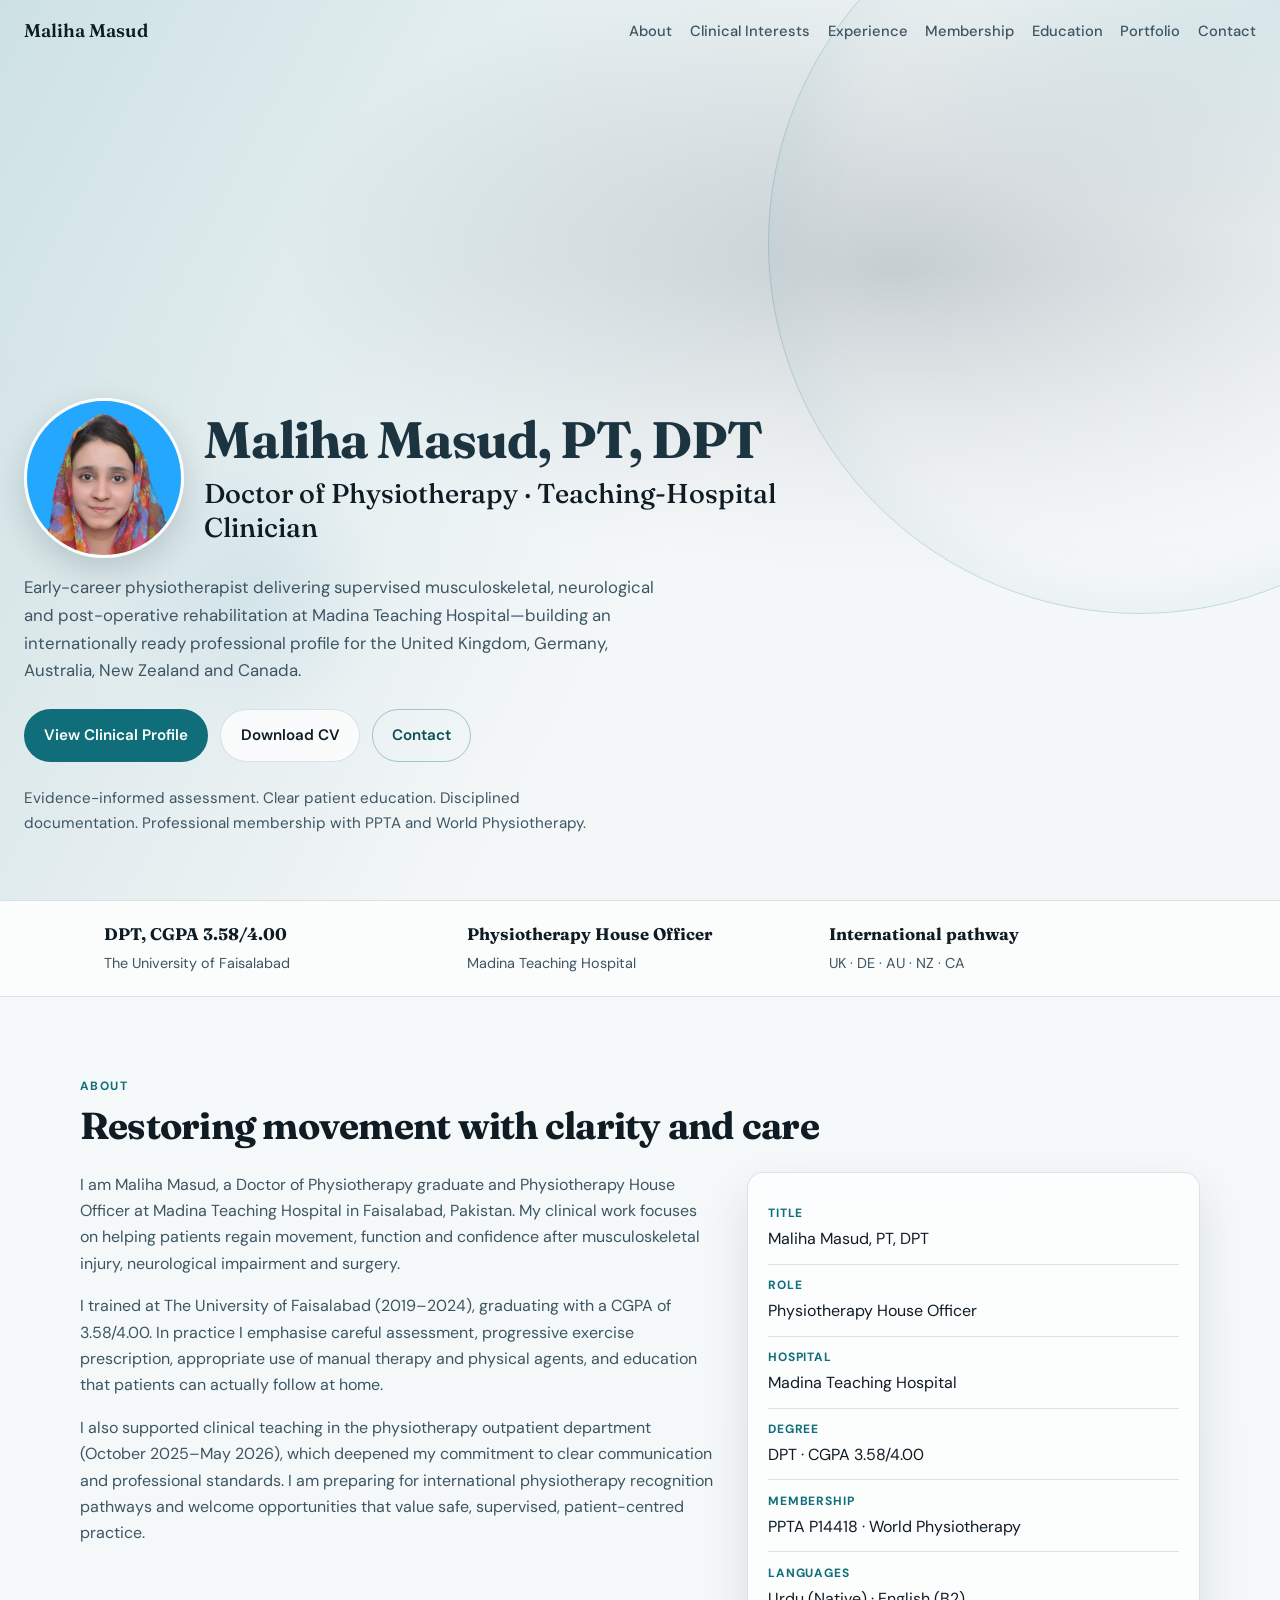
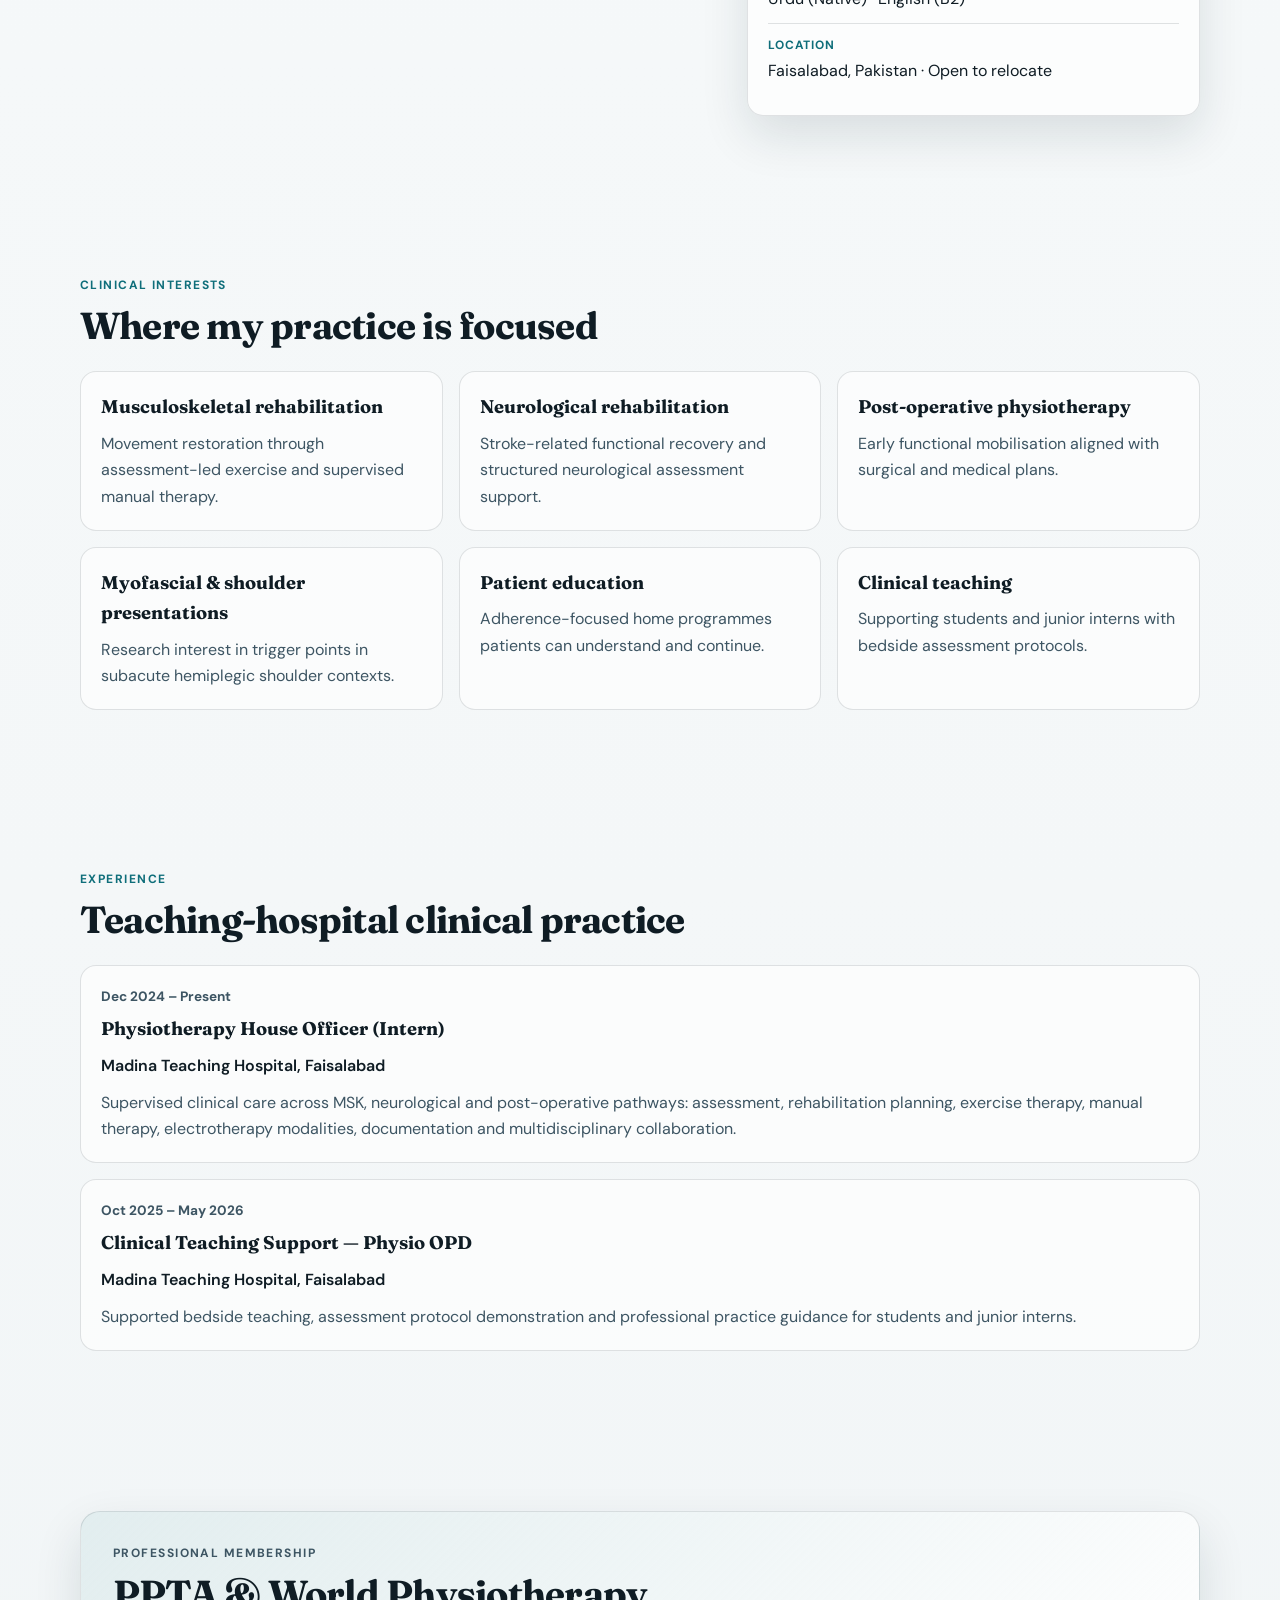
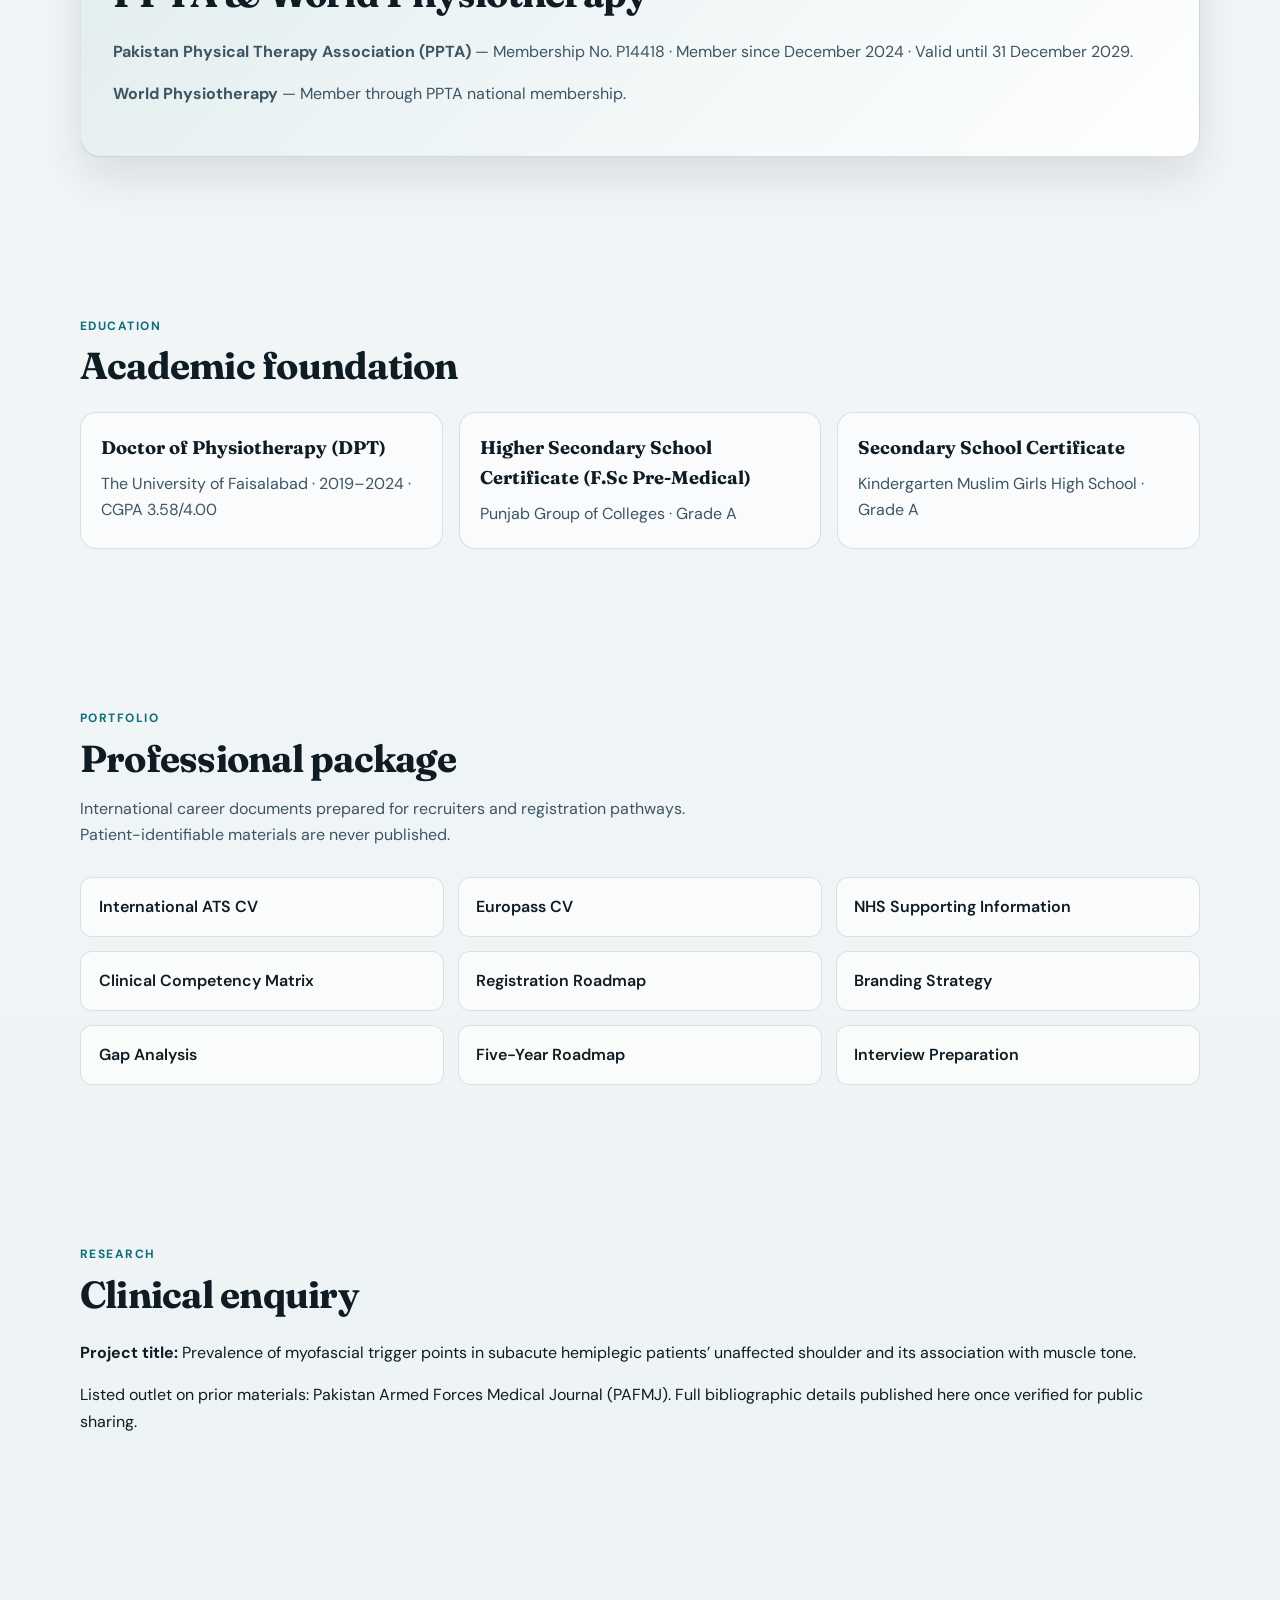
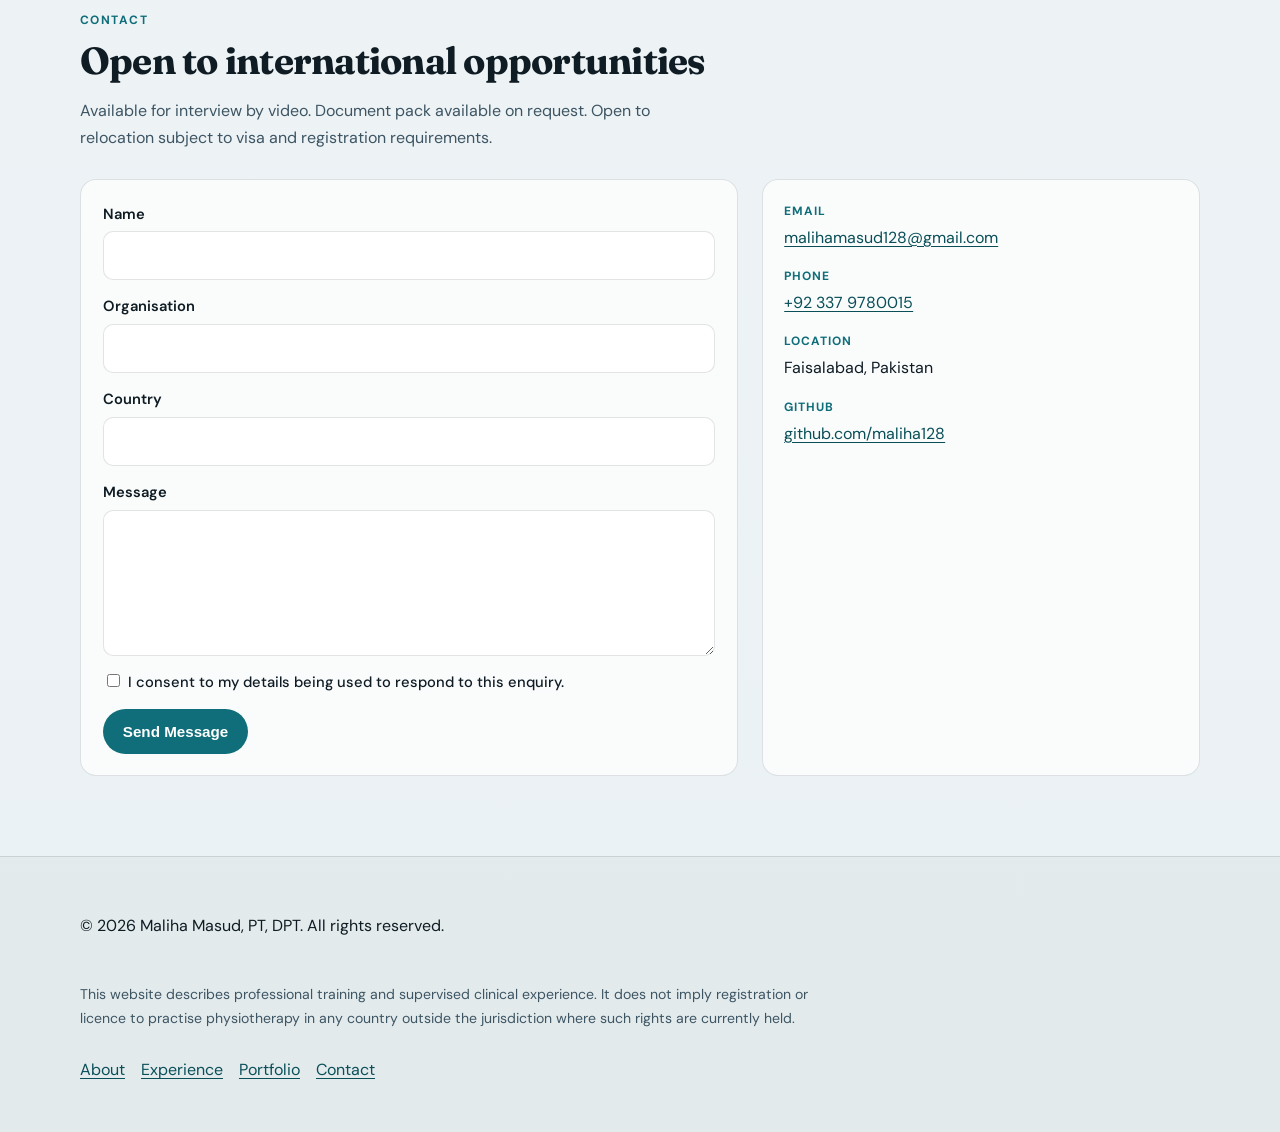
==== docs/index.html @ d8880b79 "Remove About-section photo and publish portfolio at repo root for GitHub Pages. Co-authored-by: Curs" ====
<!DOCTYPE html>
<html lang="en">
<head>
  <meta charset="UTF-8" />
  <meta name="viewport" content="width=device-width, initial-scale=1.0, viewport-fit=cover" />
  <title>Maliha Masud, PT, DPT | Doctor of Physiotherapy</title>
  <meta name="description" content="Maliha Masud, Doctor of Physiotherapy (CGPA 3.58/4.00). Physiotherapy House Officer at Madina Teaching Hospital. MSK, neurological and post-operative rehabilitation. International registration pathway for UK, Germany, Australia, New Zealand and Canada." />
  <link rel="preconnect" href="https://fonts.googleapis.com" />
  <link rel="preconnect" href="https://fonts.gstatic.com" crossorigin />
  <link href="https://fonts.googleapis.com/css2?family=DM+Sans:ital,opsz,wght@0,9..40,400;0,9..40,500;0,9..40,600;0,9..40,700;1,9..40,400&family=Fraunces:opsz,wght@9..144,500;9..144,600;9..144,700&display=swap" rel="stylesheet" />
  <link rel="stylesheet" href="styles.css" />
</head>
<body>
  <a class="skip-link" href="#main">Skip to content</a>

  <header class="site-header" data-header>
    <a class="logo" href="#top">Maliha Masud</a>
    <nav class="nav" aria-label="Primary">
      <a href="#about">About</a>
      <a href="#interests">Clinical Interests</a>
      <a href="#experience">Experience</a>
      <a href="#membership">Membership</a>
      <a href="#education">Education</a>
      <a href="#portfolio">Portfolio</a>
      <a href="#contact">Contact</a>
    </nav>
    <button class="nav-toggle" type="button" aria-label="Open menu" aria-expanded="false" data-nav-toggle>
      <span></span><span></span>
    </button>
  </header>

  <main id="main">
    <section class="hero" id="top">
      <div class="hero-media" aria-hidden="true">
        <div class="hero-wash"></div>
        <div class="hero-arc"></div>
        <div class="hero-pulse"></div>
      </div>
      <div class="hero-content">
        <div class="hero-identity">
          <img class="hero-photo" src="assets/maliha-masud.jpg" width="160" height="160" alt="Professional portrait of Maliha Masud, PT, DPT" />
          <div>
            <p class="brand">Maliha Masud, PT, DPT</p>
            <h1>Doctor of Physiotherapy · Teaching-Hospital Clinician</h1>
          </div>
        </div>
        <p class="lede">Early-career physiotherapist delivering supervised musculoskeletal, neurological and post-operative rehabilitation at Madina Teaching Hospital—building an internationally ready professional profile for the United Kingdom, Germany, Australia, New Zealand and Canada.</p>
        <div class="hero-actions">
          <a class="btn btn-primary" href="#about">View Clinical Profile</a>
          <a class="btn btn-secondary" href="https://github.com/Maliha128/Maliha-Masud-DPT/blob/main/03-ats-resume.md" target="_blank" rel="noopener">Download CV</a>
          <a class="btn btn-ghost" href="#contact">Contact</a>
        </div>
        <p class="hero-support">Evidence-informed assessment. Clear patient education. Disciplined documentation. Professional membership with PPTA and World Physiotherapy.</p>
      </div>
    </section>

    <section class="strip" aria-label="Key credentials">
      <div class="strip-inner">
        <p><strong>DPT, CGPA 3.58/4.00</strong><span>The University of Faisalabad</span></p>
        <p><strong>Physiotherapy House Officer</strong><span>Madina Teaching Hospital</span></p>
        <p><strong>International pathway</strong><span>UK · DE · AU · NZ · CA</span></p>
      </div>
    </section>

    <section class="section about" id="about">
      <div class="section-inner">
        <p class="eyebrow">About</p>
        <h2>Restoring movement with clarity and care</h2>
        <div class="about-grid">
          <div class="about-copy reveal">
            <p>I am Maliha Masud, a Doctor of Physiotherapy graduate and Physiotherapy House Officer at Madina Teaching Hospital in Faisalabad, Pakistan. My clinical work focuses on helping patients regain movement, function and confidence after musculoskeletal injury, neurological impairment and surgery.</p>
            <p>I trained at The University of Faisalabad (2019–2024), graduating with a CGPA of 3.58/4.00. In practice I emphasise careful assessment, progressive exercise prescription, appropriate use of manual therapy and physical agents, and education that patients can actually follow at home.</p>
            <p>I also supported clinical teaching in the physiotherapy outpatient department (October 2025–May 2026), which deepened my commitment to clear communication and professional standards. I am preparing for international physiotherapy recognition pathways and welcome opportunities that value safe, supervised, patient-centred practice.</p>
          </div>
          <ul class="facts reveal">
            <li><span>Title</span> Maliha Masud, PT, DPT</li>
            <li><span>Role</span> Physiotherapy House Officer</li>
            <li><span>Hospital</span> Madina Teaching Hospital</li>
            <li><span>Degree</span> DPT · CGPA 3.58/4.00</li>
            <li><span>Membership</span> PPTA P14418 · World Physiotherapy</li>
            <li><span>Languages</span> Urdu (Native) · English (B2)</li>
            <li><span>Location</span> Faisalabad, Pakistan · Open to relocate</li>
          </ul>
        </div>
      </div>
    </section>

    <section class="section interests" id="interests">
      <div class="section-inner">
        <p class="eyebrow">Clinical Interests</p>
        <h2>Where my practice is focused</h2>
        <div class="interest-list">
          <article class="reveal"><h3>Musculoskeletal rehabilitation</h3><p>Movement restoration through assessment-led exercise and supervised manual therapy.</p></article>
          <article class="reveal"><h3>Neurological rehabilitation</h3><p>Stroke-related functional recovery and structured neurological assessment support.</p></article>
          <article class="reveal"><h3>Post-operative physiotherapy</h3><p>Early functional mobilisation aligned with surgical and medical plans.</p></article>
          <article class="reveal"><h3>Myofascial &amp; shoulder presentations</h3><p>Research interest in trigger points in subacute hemiplegic shoulder contexts.</p></article>
          <article class="reveal"><h3>Patient education</h3><p>Adherence-focused home programmes patients can understand and continue.</p></article>
          <article class="reveal"><h3>Clinical teaching</h3><p>Supporting students and junior interns with bedside assessment protocols.</p></article>
        </div>
      </div>
    </section>

    <section class="section experience" id="experience">
      <div class="section-inner">
        <p class="eyebrow">Experience</p>
        <h2>Teaching-hospital clinical practice</h2>
        <div class="timeline">
          <article class="reveal">
            <p class="when">Dec 2024 – Present</p>
            <h3>Physiotherapy House Officer (Intern)</h3>
            <p class="where">Madina Teaching Hospital, Faisalabad</p>
            <p>Supervised clinical care across MSK, neurological and post-operative pathways: assessment, rehabilitation planning, exercise therapy, manual therapy, electrotherapy modalities, documentation and multidisciplinary collaboration.</p>
          </article>
          <article class="reveal">
            <p class="when">Oct 2025 – May 2026</p>
            <h3>Clinical Teaching Support — Physio OPD</h3>
            <p class="where">Madina Teaching Hospital, Faisalabad</p>
            <p>Supported bedside teaching, assessment protocol demonstration and professional practice guidance for students and junior interns.</p>
          </article>
        </div>
      </div>
    </section>

    <section class="section membership" id="membership">
      <div class="section-inner membership-panel reveal">
        <div>
          <p class="eyebrow">Professional Membership</p>
          <h2>PPTA &amp; World Physiotherapy</h2>
          <p><strong>Pakistan Physical Therapy Association (PPTA)</strong> — Membership No. P14418 · Member since December 2024 · Valid until 31 December 2029.</p>
          <p><strong>World Physiotherapy</strong> — Member through PPTA national membership.</p>
        </div>
      </div>
    </section>

    <section class="section education" id="education">
      <div class="section-inner">
        <p class="eyebrow">Education</p>
        <h2>Academic foundation</h2>
        <div class="edu-list">
          <article class="reveal">
            <h3>Doctor of Physiotherapy (DPT)</h3>
            <p>The University of Faisalabad · 2019–2024 · CGPA 3.58/4.00</p>
          </article>
          <article class="reveal">
            <h3>Higher Secondary School Certificate (F.Sc Pre-Medical)</h3>
            <p>Punjab Group of Colleges · Grade A</p>
          </article>
          <article class="reveal">
            <h3>Secondary School Certificate</h3>
            <p>Kindergarten Muslim Girls High School · Grade A</p>
          </article>
        </div>
      </div>
    </section>

    <section class="section portfolio" id="portfolio">
      <div class="section-inner">
        <p class="eyebrow">Portfolio</p>
        <h2>Professional package</h2>
        <p class="section-intro">International career documents prepared for recruiters and registration pathways. Patient-identifiable materials are never published.</p>
        <ul class="portfolio-grid">
          <li class="reveal"><a href="https://github.com/Maliha128/Maliha-Masud-DPT/blob/main/03-ats-resume.md" target="_blank" rel="noopener">International ATS CV</a></li>
          <li class="reveal"><a href="https://github.com/Maliha128/Maliha-Masud-DPT/blob/main/04-europass-cv.md" target="_blank" rel="noopener">Europass CV</a></li>
          <li class="reveal"><a href="https://github.com/Maliha128/Maliha-Masud-DPT/blob/main/05-nhs-supporting-information.md" target="_blank" rel="noopener">NHS Supporting Information</a></li>
          <li class="reveal"><a href="https://github.com/Maliha128/Maliha-Masud-DPT/blob/main/10-clinical-competency-matrix.md" target="_blank" rel="noopener">Clinical Competency Matrix</a></li>
          <li class="reveal"><a href="https://github.com/Maliha128/Maliha-Masud-DPT/blob/main/11-international-registration-roadmap.md" target="_blank" rel="noopener">Registration Roadmap</a></li>
          <li class="reveal"><a href="https://github.com/Maliha128/Maliha-Masud-DPT/blob/main/01-professional-branding-strategy.md" target="_blank" rel="noopener">Branding Strategy</a></li>
          <li class="reveal"><a href="https://github.com/Maliha128/Maliha-Masud-DPT/blob/main/12-gap-analysis.md" target="_blank" rel="noopener">Gap Analysis</a></li>
          <li class="reveal"><a href="https://github.com/Maliha128/Maliha-Masud-DPT/blob/main/13-five-year-career-roadmap.md" target="_blank" rel="noopener">Five-Year Roadmap</a></li>
          <li class="reveal"><a href="https://github.com/Maliha128/Maliha-Masud-DPT/blob/main/15-interview-preparation.md" target="_blank" rel="noopener">Interview Preparation</a></li>
        </ul>
      </div>
    </section>

    <section class="section research" id="research">
      <div class="section-inner reveal">
        <p class="eyebrow">Research</p>
        <h2>Clinical enquiry</h2>
        <p><strong>Project title:</strong> Prevalence of myofascial trigger points in subacute hemiplegic patients’ unaffected shoulder and its association with muscle tone.</p>
        <p>Listed outlet on prior materials: Pakistan Armed Forces Medical Journal (PAFMJ). Full bibliographic details published here once verified for public sharing.</p>
      </div>
    </section>

    <section class="section contact" id="contact">
      <div class="section-inner">
        <p class="eyebrow">Contact</p>
        <h2>Open to international opportunities</h2>
        <p class="section-intro">Available for interview by video. Document pack available on request. Open to relocation subject to visa and registration requirements.</p>
        <div class="contact-layout">
          <form class="contact-form reveal" data-contact-form>
            <label>
              Name
              <input type="text" name="name" required autocomplete="name" />
            </label>
            <label>
              Organisation
              <input type="text" name="organisation" autocomplete="organization" />
            </label>
            <label>
              Country
              <input type="text" name="country" />
            </label>
            <label>
              Message
              <textarea name="message" rows="5" required></textarea>
            </label>
            <label class="consent">
              <input type="checkbox" name="consent" required />
              I consent to my details being used to respond to this enquiry.
            </label>
            <button class="btn btn-primary" type="submit">Send Message</button>
            <p class="form-note" data-form-note hidden>Opening your email client…</p>
          </form>
          <aside class="contact-aside reveal">
            <p><span>Email</span> <a href="mailto:malihamasud128@gmail.com">malihamasud128@gmail.com</a></p>
            <p><span>Phone</span> <a href="tel:+923379780015">+92 337 9780015</a></p>
            <p><span>Location</span> Faisalabad, Pakistan</p>
            <p><span>GitHub</span> <a href="https://github.com/maliha128" target="_blank" rel="noopener">github.com/maliha128</a></p>
          </aside>
        </div>
      </div>
    </section>
  </main>

  <footer class="site-footer">
    <div class="footer-inner">
      <p>© <span data-year></span> Maliha Masud, PT, DPT. All rights reserved.</p>
      <p class="disclaimer">This website describes professional training and supervised clinical experience. It does not imply registration or licence to practise physiotherapy in any country outside the jurisdiction where such rights are currently held.</p>
      <nav aria-label="Footer">
        <a href="#about">About</a>
        <a href="#experience">Experience</a>
        <a href="#portfolio">Portfolio</a>
        <a href="#contact">Contact</a>
      </nav>
    </div>
  </footer>

  <script src="script.js"></script>
</body>
</html>
---- docs/styles.css ----
:root {
  --ink: #0f1c24;
  --ink-soft: #3d5563;
  --paper: #f4f7f8;
  --paper-2: #e6eef1;
  --teal: #0f6e7a;
  --teal-deep: #0a4f58;
  --slate: #1c3340;
  --mist: #c5dce3;
  --line: rgba(15, 28, 36, 0.12);
  --shadow: 0 20px 48px rgba(15, 40, 48, 0.12);
  --radius: 16px;
  --font-display: "Fraunces", Georgia, serif;
  --font-body: "DM Sans", system-ui, sans-serif;
  --max: 1120px;
}

*,
*::before,
*::after {
  box-sizing: border-box;
}

html {
  scroll-behavior: smooth;
  -webkit-text-size-adjust: 100%;
}

body {
  margin: 0;
  font-family: var(--font-body);
  color: var(--ink);
  background:
    radial-gradient(1100px 520px at 8% -8%, rgba(197, 220, 227, 0.85), transparent 55%),
    radial-gradient(900px 480px at 100% 0%, rgba(15, 110, 122, 0.14), transparent 48%),
    linear-gradient(180deg, #f7fafb 0%, var(--paper) 42%, #eaf1f4 100%);
  line-height: 1.65;
  overflow-x: hidden;
}

img {
  max-width: 100%;
  display: block;
}

a {
  color: var(--teal-deep);
  text-decoration-thickness: 1px;
  text-underline-offset: 0.18em;
}

.skip-link {
  position: absolute;
  left: -999px;
  top: 0;
  background: var(--ink);
  color: white;
  padding: 0.75rem 1rem;
  z-index: 1000;
}

.skip-link:focus {
  left: 1rem;
  top: 1rem;
}

.site-header {
  position: fixed;
  inset: 0 0 auto;
  z-index: 50;
  display: flex;
  align-items: center;
  justify-content: space-between;
  gap: 1rem;
  padding: 1rem 1.5rem;
  transition: background 0.3s ease, backdrop-filter 0.3s ease, border-color 0.3s ease;
  border-bottom: 1px solid transparent;
}

.site-header.is-scrolled {
  background: rgba(244, 247, 248, 0.88);
  backdrop-filter: blur(12px);
  border-bottom-color: var(--line);
}

.logo {
  font-family: var(--font-display);
  font-weight: 600;
  font-size: 1.15rem;
  color: var(--ink);
  text-decoration: none;
}

.nav {
  display: flex;
  flex-wrap: wrap;
  gap: 0.9rem 1.1rem;
}

.nav a {
  color: var(--ink-soft);
  text-decoration: none;
  font-size: 0.92rem;
  font-weight: 500;
}

.nav a:hover {
  color: var(--teal-deep);
}

.nav-toggle {
  display: none;
  width: 2.5rem;
  height: 2.5rem;
  border: 1px solid var(--line);
  border-radius: 999px;
  background: rgba(255, 255, 255, 0.7);
  padding: 0;
  cursor: pointer;
}

.nav-toggle span {
  display: block;
  width: 1rem;
  height: 2px;
  margin: 0.28rem auto;
  background: var(--ink);
}

.hero {
  position: relative;
  min-height: 100vh;
  display: grid;
  align-items: end;
  padding: 7.5rem 1.5rem 4rem;
  overflow: hidden;
}

.hero-media {
  position: absolute;
  inset: 0;
  z-index: 0;
}

.hero-wash {
  position: absolute;
  inset: 0;
  background:
    linear-gradient(120deg, rgba(15, 110, 122, 0.18), transparent 55%),
    linear-gradient(180deg, transparent 30%, rgba(244, 247, 248, 0.92) 78%, var(--paper) 100%),
    radial-gradient(ellipse 80% 60% at 70% 30%, rgba(28, 51, 64, 0.22), transparent 60%);
  animation: washShift 14s ease-in-out infinite alternate;
}

.hero-arc {
  position: absolute;
  width: 58vmax;
  height: 58vmax;
  right: -18vmax;
  top: -10vmax;
  border-radius: 50%;
  border: 1px solid rgba(15, 110, 122, 0.22);
  box-shadow: inset 0 0 80px rgba(15, 110, 122, 0.08);
  animation: arcDrift 18s ease-in-out infinite alternate;
}

.hero-pulse {
  position: absolute;
  width: 18rem;
  height: 18rem;
  left: 8%;
  bottom: 18%;
  border-radius: 50%;
  background: radial-gradient(circle, rgba(197, 220, 227, 0.55), transparent 70%);
  animation: pulseSoft 6s ease-in-out infinite;
}

.hero-content {
  position: relative;
  z-index: 1;
  max-width: 52rem;
}

.hero-identity {
  display: flex;
  align-items: center;
  gap: 1.25rem;
  margin-bottom: 1rem;
}

.hero-photo,
.about-photo {
  width: 160px;
  height: 160px;
  object-fit: cover;
  object-position: center top;
  border-radius: 50%;
  border: 3px solid rgba(255, 255, 255, 0.9);
  box-shadow: 0 12px 32px rgba(15, 40, 48, 0.18);
  flex-shrink: 0;
}

.about-photo {
  width: 220px;
  height: 220px;
  float: right;
  margin: 0 0 1rem 1.25rem;
  border-radius: 28px;
}

.brand {
  margin: 0 0 0.55rem;
  font-family: var(--font-display);
  font-size: clamp(2rem, 5vw, 3.2rem);
  font-weight: 700;
  line-height: 1.05;
  letter-spacing: -0.02em;
  color: var(--slate);
}

.hero h1 {
  margin: 0;
  font-family: var(--font-display);
  font-size: clamp(1.2rem, 2.4vw, 1.7rem);
  font-weight: 500;
  line-height: 1.25;
  color: var(--ink);
}

.lede {
  margin: 0 0 1.5rem;
  color: var(--ink-soft);
  font-size: 1.05rem;
  max-width: 40rem;
}

.hero-support {
  margin: 1.5rem 0 0;
  color: var(--ink-soft);
  font-size: 0.95rem;
  max-width: 36rem;
}

.hero-actions {
  display: flex;
  flex-wrap: wrap;
  gap: 0.75rem;
}

.btn {
  display: inline-flex;
  align-items: center;
  justify-content: center;
  padding: 0.8rem 1.2rem;
  border-radius: 999px;
  font-weight: 600;
  font-size: 0.95rem;
  text-decoration: none;
  border: 1px solid transparent;
  transition: transform 0.2s ease, background 0.2s ease, color 0.2s ease;
}

.btn:hover {
  transform: translateY(-1px);
}

.btn-primary {
  background: var(--teal);
  color: #fff;
}

.btn-primary:hover {
  background: var(--teal-deep);
  color: #fff;
}

.btn-secondary {
  background: rgba(255, 255, 255, 0.75);
  border-color: var(--line);
  color: var(--ink);
}

.btn-ghost {
  background: transparent;
  border-color: rgba(15, 110, 122, 0.35);
  color: var(--teal-deep);
}

.strip {
  border-block: 1px solid var(--line);
  background: rgba(255, 255, 255, 0.55);
}

.strip-inner {
  max-width: var(--max);
  margin: 0 auto;
  padding: 1.25rem 1.5rem;
  display: grid;
  grid-template-columns: repeat(3, 1fr);
  gap: 1rem;
}

.strip p {
  margin: 0;
  display: grid;
  gap: 0.2rem;
}

.strip strong {
  font-family: var(--font-display);
  font-size: 1.05rem;
}

.strip span {
  color: var(--ink-soft);
  font-size: 0.9rem;
}

.section {
  padding: 5rem 1.5rem;
}

.section-inner {
  max-width: var(--max);
  margin: 0 auto;
}

.eyebrow {
  margin: 0 0 0.5rem;
  text-transform: uppercase;
  letter-spacing: 0.12em;
  font-size: 0.75rem;
  font-weight: 700;
  color: var(--teal);
}

.section h2 {
  margin: 0 0 1.5rem;
  font-family: var(--font-display);
  font-size: clamp(1.7rem, 3vw, 2.35rem);
  line-height: 1.15;
  letter-spacing: -0.02em;
}

.section-intro {
  margin: -0.5rem 0 1.75rem;
  color: var(--ink-soft);
  max-width: 40rem;
}

.about-grid {
  display: grid;
  grid-template-columns: 1.4fr 1fr;
  gap: 2rem;
}

.about-copy p {
  margin: 0 0 1rem;
  color: var(--ink-soft);
}

.facts {
  list-style: none;
  margin: 0;
  padding: 1.25rem;
  border: 1px solid var(--line);
  border-radius: var(--radius);
  background: rgba(255, 255, 255, 0.7);
  box-shadow: var(--shadow);
}

.facts li {
  display: grid;
  gap: 0.15rem;
  padding: 0.7rem 0;
  border-bottom: 1px solid var(--line);
}

.facts li:last-child {
  border-bottom: 0;
}

.facts span {
  font-size: 0.75rem;
  text-transform: uppercase;
  letter-spacing: 0.08em;
  color: var(--teal);
  font-weight: 700;
}

.interest-list,
.edu-list {
  display: grid;
  grid-template-columns: repeat(3, 1fr);
  gap: 1rem;
}

.interest-list article,
.edu-list article,
.timeline article {
  padding: 1.25rem;
  border: 1px solid var(--line);
  border-radius: var(--radius);
  background: rgba(255, 255, 255, 0.62);
}

.interest-list h3,
.edu-list h3,
.timeline h3 {
  margin: 0 0 0.5rem;
  font-family: var(--font-display);
  font-size: 1.15rem;
}

.interest-list p,
.edu-list p,
.timeline p {
  margin: 0;
  color: var(--ink-soft);
}

.timeline {
  display: grid;
  gap: 1rem;
}

.when {
  font-size: 0.85rem;
  font-weight: 700;
  color: var(--teal);
  margin-bottom: 0.35rem !important;
}

.where {
  margin-bottom: 0.65rem !important;
  font-weight: 600;
  color: var(--ink) !important;
}

.membership-panel {
  padding: 2rem;
  border-radius: calc(var(--radius) + 4px);
  background:
    linear-gradient(135deg, rgba(15, 110, 122, 0.12), rgba(255, 255, 255, 0.75)),
    #fff;
  border: 1px solid var(--line);
  box-shadow: var(--shadow);
}

.membership-panel p {
  color: var(--ink-soft);
}

.portfolio-grid {
  list-style: none;
  margin: 0;
  padding: 0;
  display: grid;
  grid-template-columns: repeat(3, 1fr);
  gap: 0.85rem;
}

.portfolio-grid a {
  display: block;
  padding: 1rem 1.1rem;
  border-radius: 12px;
  border: 1px solid var(--line);
  background: rgba(255, 255, 255, 0.7);
  text-decoration: none;
  color: var(--ink);
  font-weight: 600;
  transition: border-color 0.2s ease, transform 0.2s ease;
}

.portfolio-grid a:hover {
  border-color: rgba(15, 110, 122, 0.45);
  transform: translateY(-2px);
}

.contact-layout {
  display: grid;
  grid-template-columns: 1.2fr 0.8fr;
  gap: 1.5rem;
}

.contact-form,
.contact-aside {
  padding: 1.35rem;
  border: 1px solid var(--line);
  border-radius: var(--radius);
  background: rgba(255, 255, 255, 0.72);
}

.contact-form label {
  display: grid;
  gap: 0.35rem;
  margin-bottom: 0.9rem;
  font-weight: 600;
  font-size: 0.92rem;
}

.contact-form input,
.contact-form textarea {
  width: 100%;
  border: 1px solid var(--line);
  border-radius: 10px;
  padding: 0.7rem 0.8rem;
  font: inherit;
  background: #fff;
}

.consent {
  display: flex !important;
  align-items: flex-start;
  gap: 0.55rem;
  font-weight: 500 !important;
}

.consent input {
  width: auto;
  margin-top: 0.2rem;
}

.form-note {
  margin: 0.75rem 0 0;
  color: var(--teal-deep);
  font-size: 0.9rem;
}

.contact-aside p {
  margin: 0 0 1rem;
  display: grid;
  gap: 0.2rem;
}

.contact-aside span {
  font-size: 0.75rem;
  text-transform: uppercase;
  letter-spacing: 0.08em;
  color: var(--teal);
  font-weight: 700;
}

.site-footer {
  padding: 2.5rem 1.5rem 3rem;
  border-top: 1px solid var(--line);
  background: rgba(28, 51, 64, 0.04);
}

.footer-inner {
  max-width: var(--max);
  margin: 0 auto;
  display: grid;
  gap: 0.85rem;
}

.footer-inner nav {
  display: flex;
  flex-wrap: wrap;
  gap: 1rem;
}

.disclaimer {
  color: var(--ink-soft);
  font-size: 0.88rem;
  max-width: 48rem;
}

.reveal {
  opacity: 0;
  transform: translateY(16px);
  transition: opacity 0.7s ease, transform 0.7s ease;
}

.reveal.is-visible {
  opacity: 1;
  transform: none;
}

@keyframes washShift {
  from { filter: saturate(1); }
  to { filter: saturate(1.15); }
}

@keyframes arcDrift {
  from { transform: translate3d(0, 0, 0) rotate(0deg); }
  to { transform: translate3d(-2%, 3%, 0) rotate(8deg); }
}

@keyframes pulseSoft {
  0%, 100% { transform: scale(1); opacity: 0.7; }
  50% { transform: scale(1.08); opacity: 1; }
}

@media (max-width: 900px) {
  .site-header {
    padding: 0.85rem 1rem;
  }

  .logo {
    font-size: 1.05rem;
  }

  .nav-toggle {
    display: inline-block;
  }

  .nav {
    position: absolute;
    top: calc(100% + 0.35rem);
    right: 0.75rem;
    left: 0.75rem;
    display: none;
    flex-direction: column;
    gap: 0.15rem;
    padding: 0.75rem;
    border-radius: 14px;
    background: rgba(255, 255, 255, 0.98);
    border: 1px solid var(--line);
    box-shadow: var(--shadow);
  }

  .nav.is-open {
    display: flex;
  }

  .nav a {
    padding: 0.75rem 0.85rem;
    border-radius: 10px;
    font-size: 1rem;
  }

  .nav a:active {
    background: rgba(15, 110, 122, 0.08);
  }

  .hero {
    min-height: auto;
    padding: 5.5rem 1rem 2.5rem;
    align-items: start;
  }

  .hero-identity {
    flex-direction: column;
    align-items: flex-start;
    gap: 1rem;
  }

  .hero-photo {
    width: 112px;
    height: 112px;
  }

  .brand {
    font-size: clamp(1.7rem, 8vw, 2.4rem);
  }

  .hero h1 {
    font-size: 1.15rem;
  }

  .lede,
  .hero-support,
  .section-intro {
    font-size: 0.98rem;
  }

  .hero-actions {
    width: 100%;
  }

  .hero-actions .btn {
    width: 100%;
  }

  .strip-inner,
  .about-grid,
  .interest-list,
  .edu-list,
  .portfolio-grid,
  .contact-layout {
    grid-template-columns: 1fr;
  }

  .strip-inner {
    padding: 1rem;
    gap: 0.85rem;
  }

  .section {
    padding: 3.25rem 1rem;
  }

  .section h2 {
    font-size: clamp(1.45rem, 6vw, 1.9rem);
  }

  .about-photo {
    float: none;
    display: block;
    margin: 0 0 1.25rem;
    width: 148px;
    height: 148px;
    border-radius: 22px;
  }

  .facts,
  .interest-list article,
  .edu-list article,
  .timeline article,
  .contact-form,
  .contact-aside,
  .membership-panel {
    padding: 1rem;
  }

  .portfolio-grid a {
    padding: 0.95rem 1rem;
  }

  .site-footer {
    padding: 2rem 1rem 2.5rem;
  }

  .footer-inner nav {
    gap: 0.75rem 1rem;
  }
}

@media (max-width: 480px) {
  .hero {
    padding-top: 5rem;
  }

  .hero-pulse {
    width: 10rem;
    height: 10rem;
    left: -1rem;
    bottom: 8%;
  }

  .btn {
    padding: 0.85rem 1rem;
  }

  .consent {
    font-size: 0.88rem;
  }
}

@media (prefers-reduced-motion: reduce) {
  html {
    scroll-behavior: auto;
  }

  .hero-wash,
  .hero-arc,
  .hero-pulse,
  .reveal {
    animation: none !important;
    transition: none !important;
  }

  .reveal {
    opacity: 1;
    transform: none;
  }
}
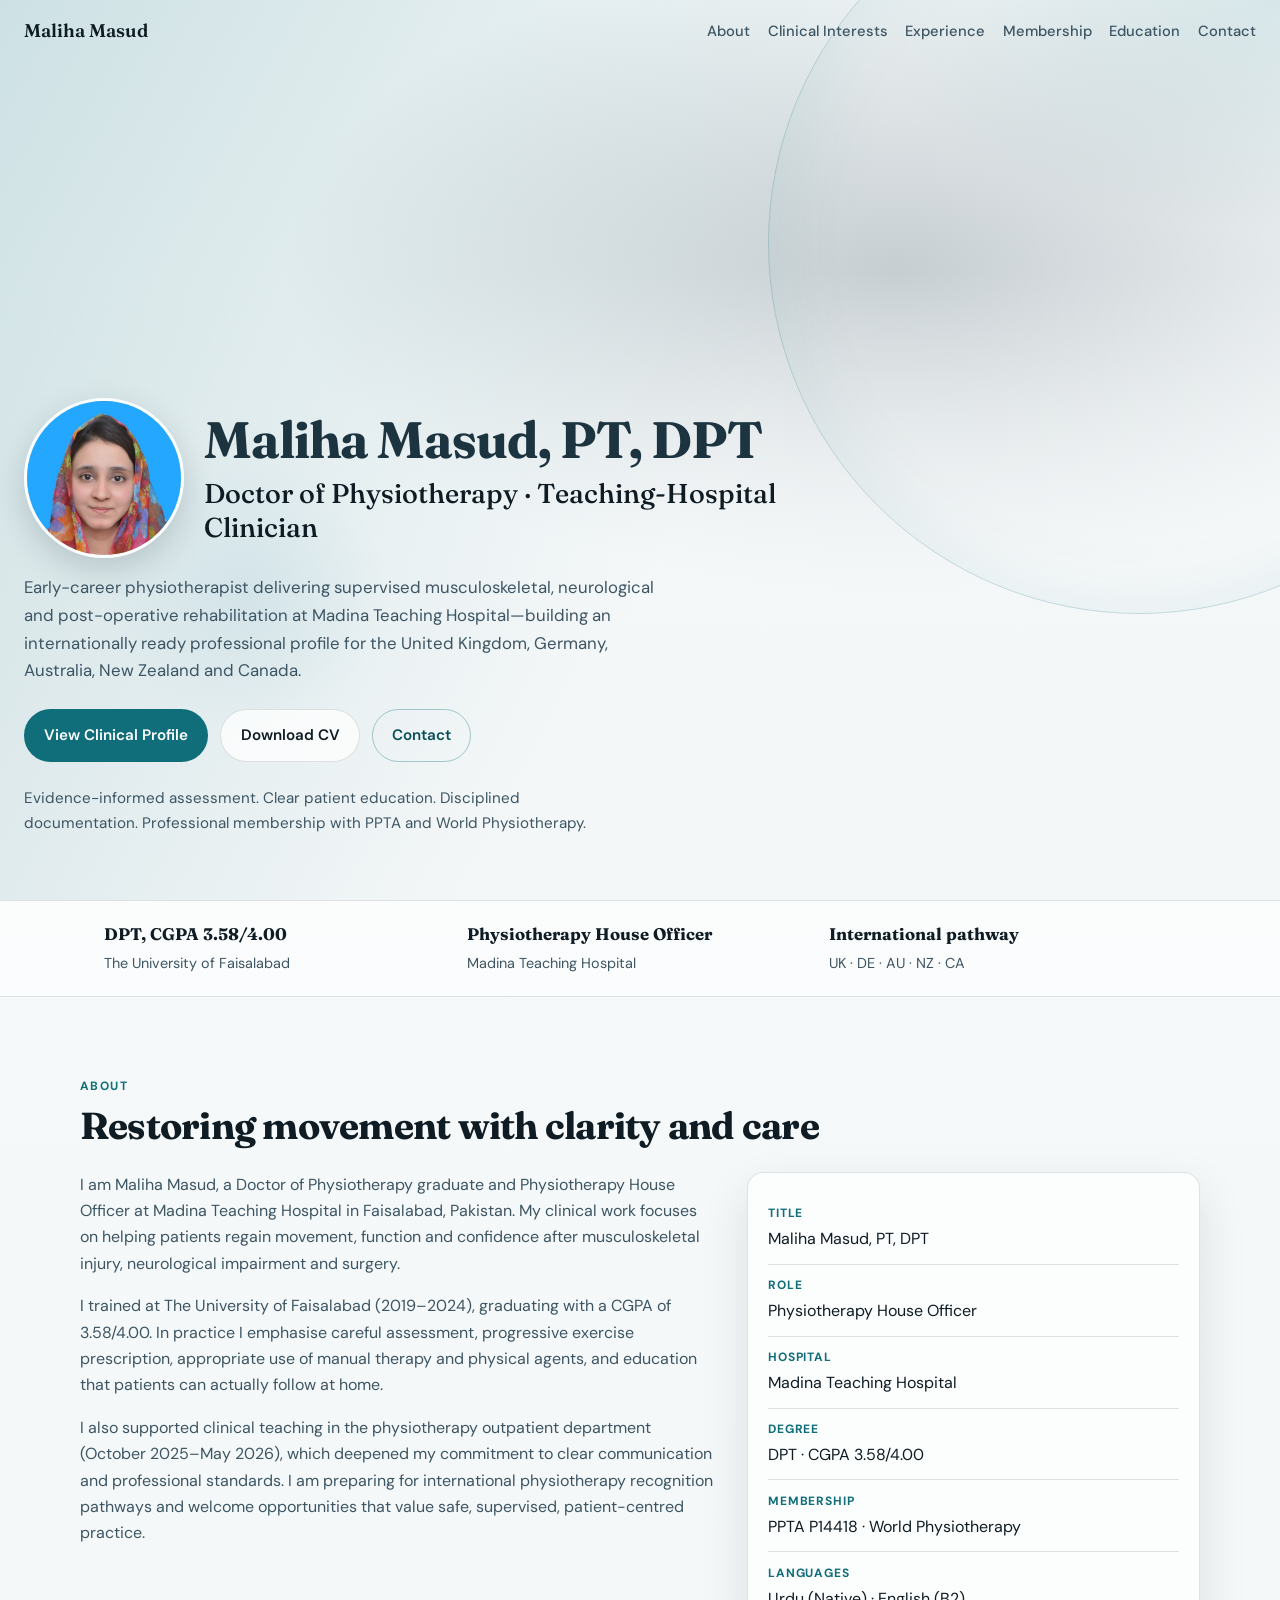
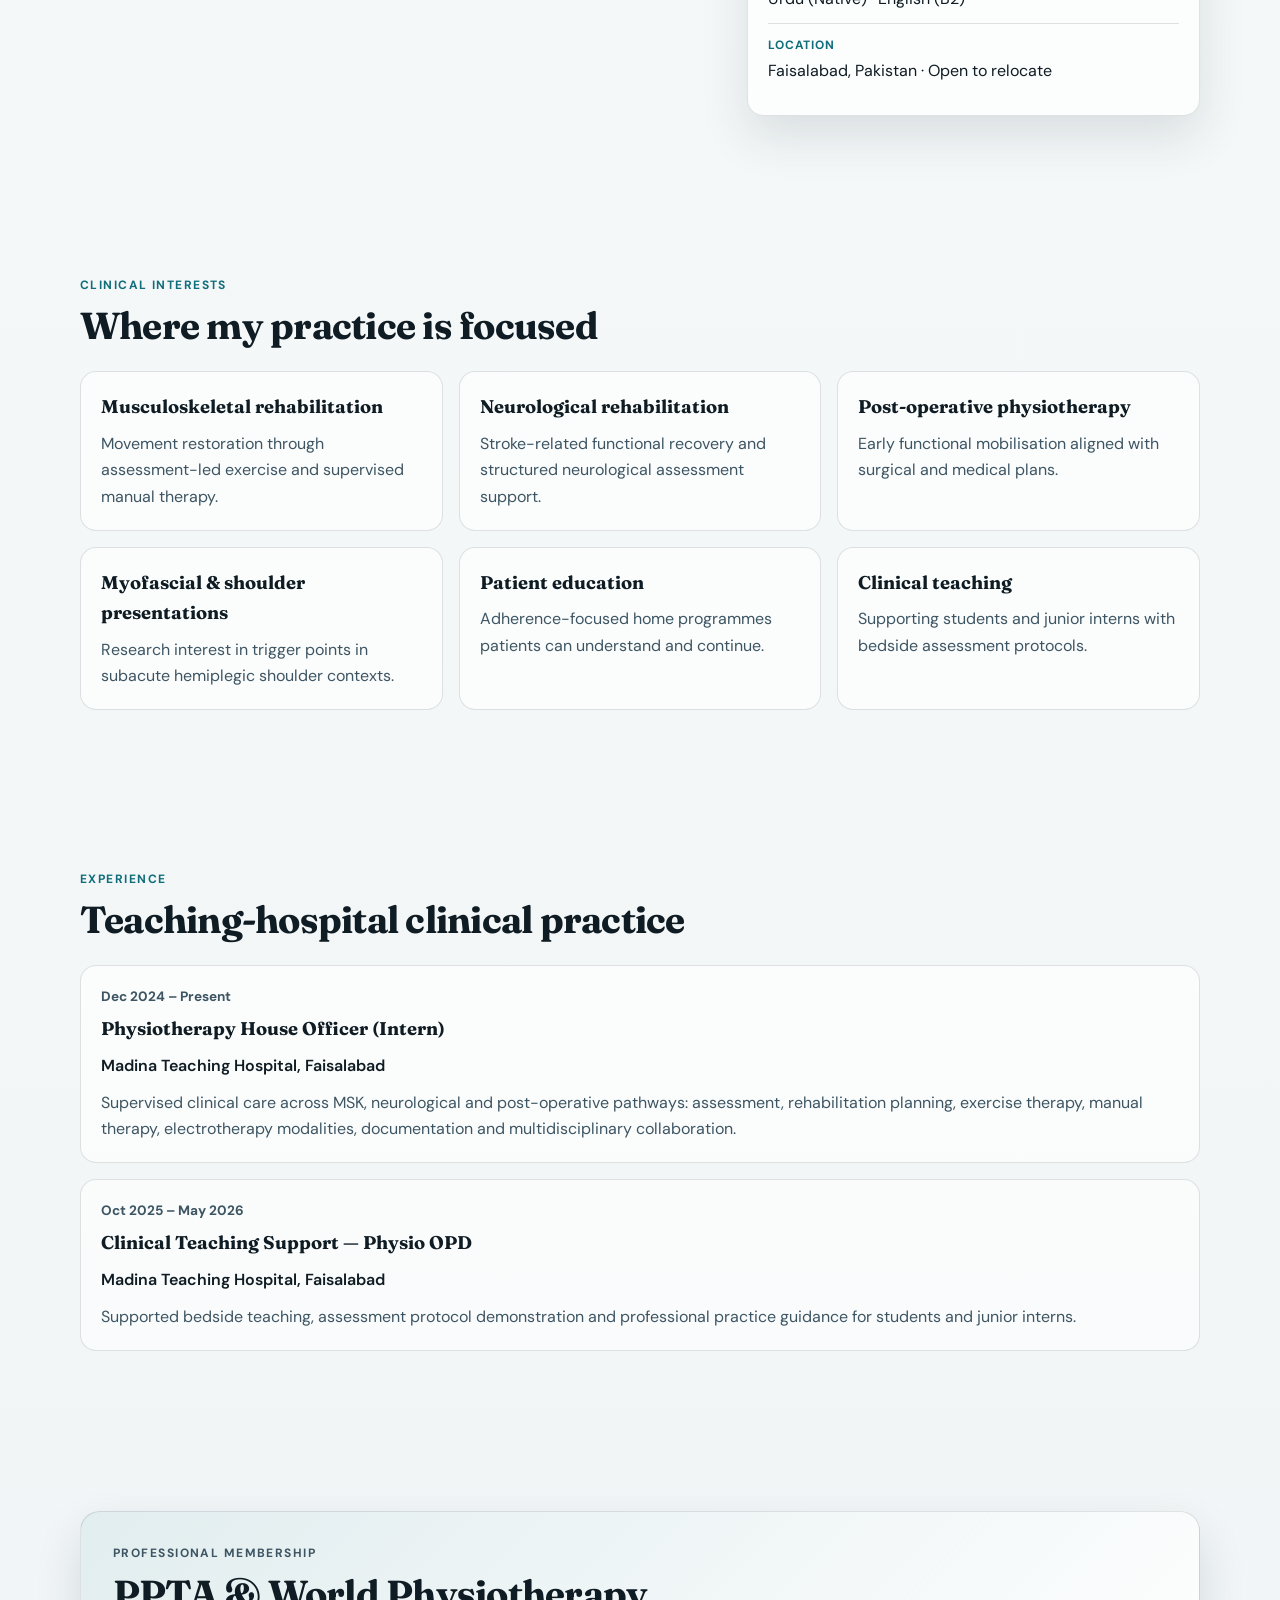
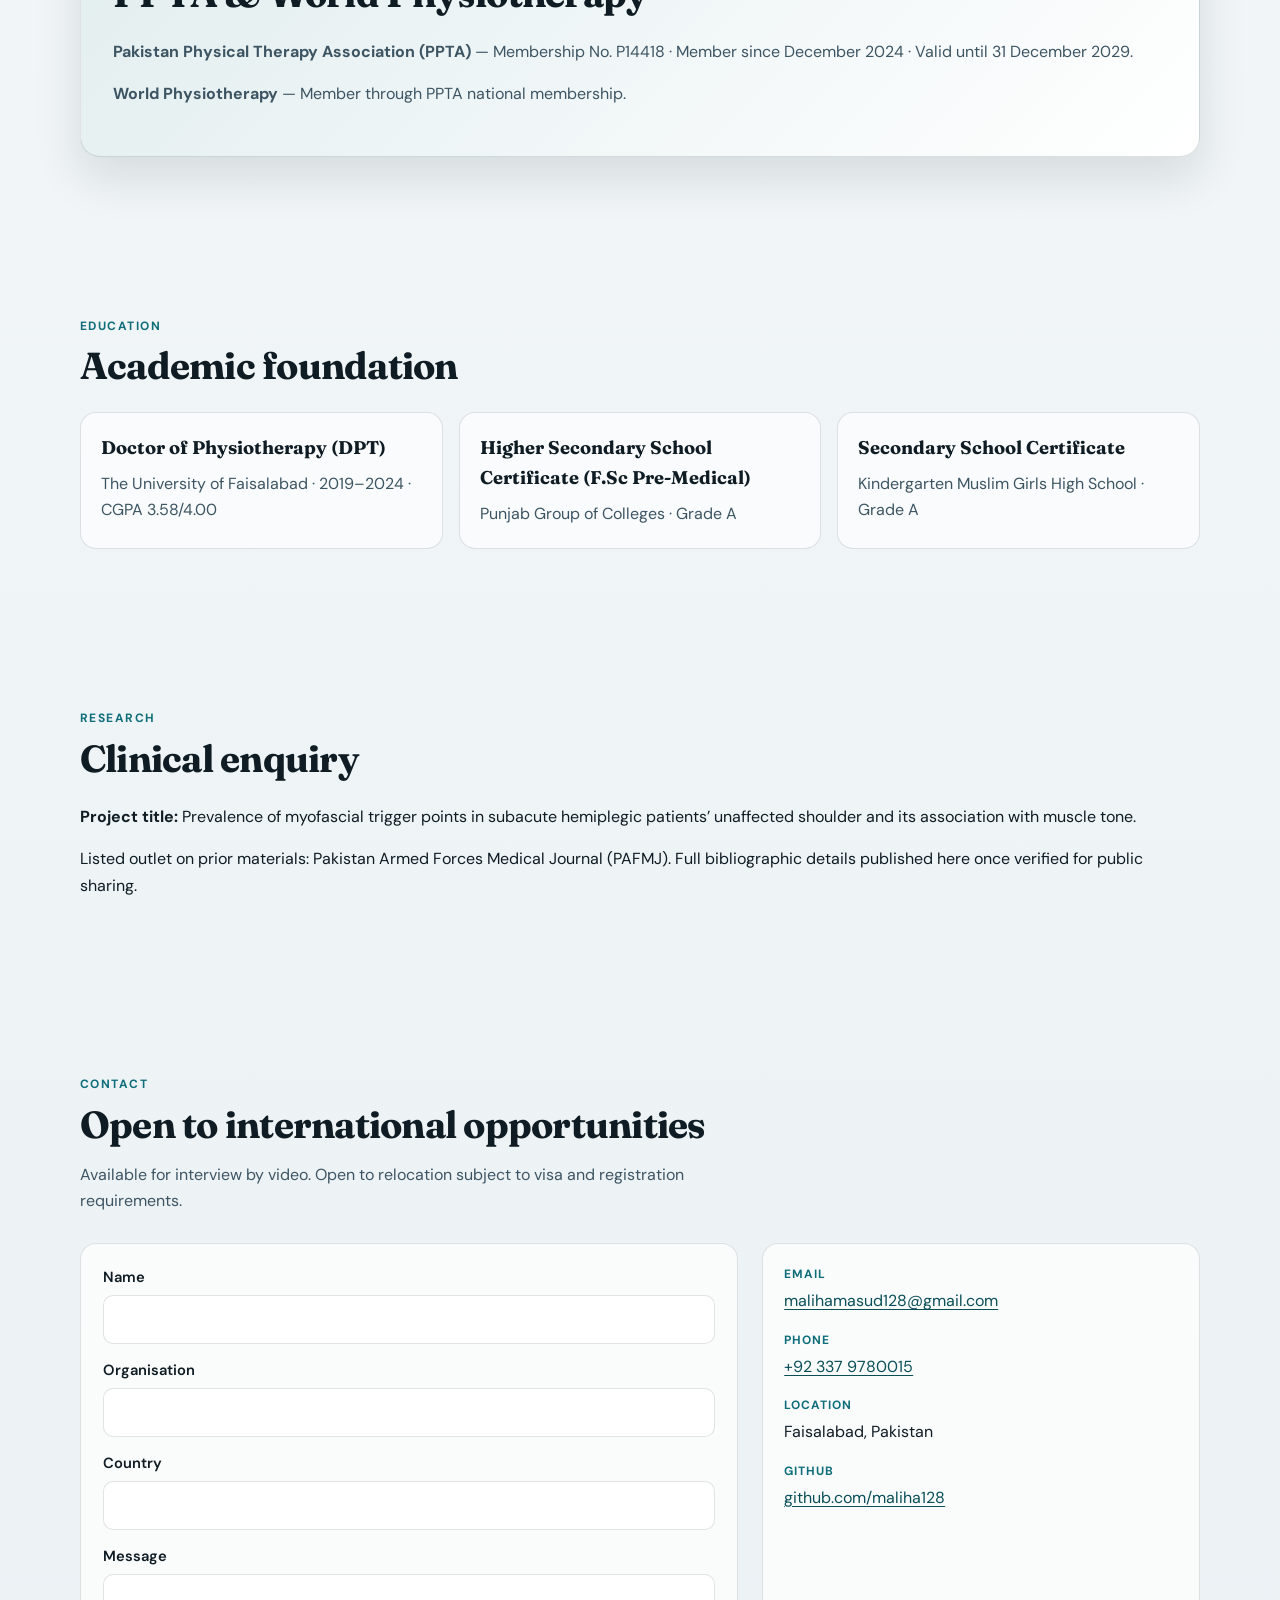
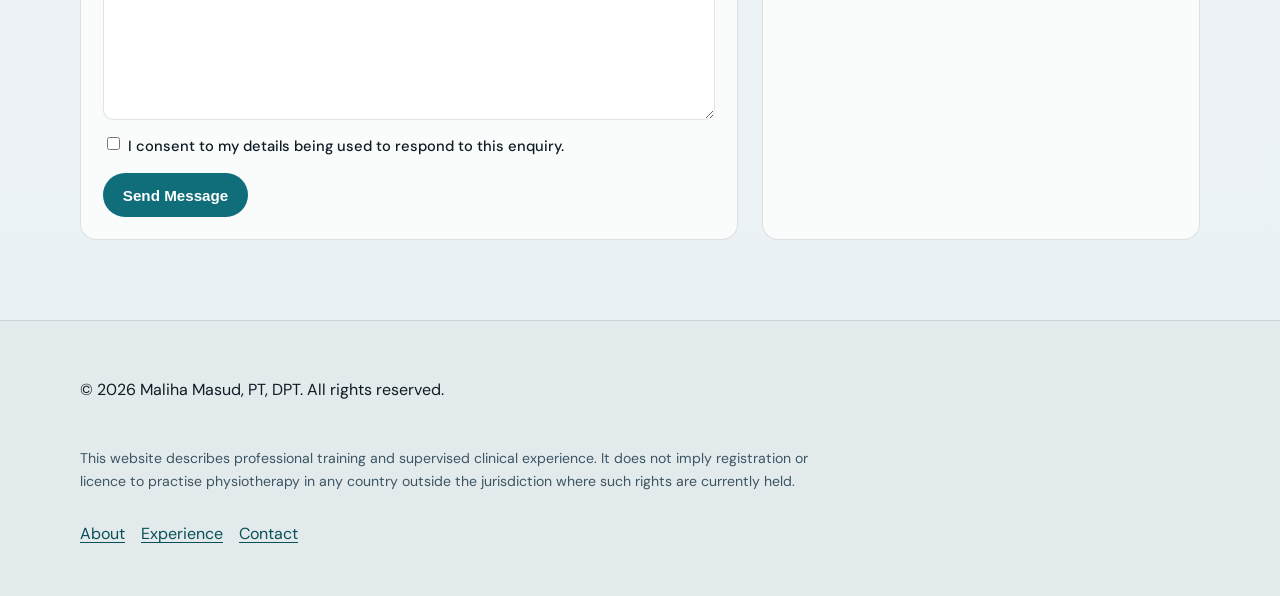
==== commit 4074b3b7: "Remove Portfolio document links from the public website. Co-authored-by: Cursor <cursoragent@cursor." ====
--- a/docs/index.html
+++ b/docs/index.html
@@ -21,7 +21,6 @@
       <a href="#experience">Experience</a>
       <a href="#membership">Membership</a>
       <a href="#education">Education</a>
-      <a href="#portfolio">Portfolio</a>
       <a href="#contact">Contact</a>
     </nav>
     <button class="nav-toggle" type="button" aria-label="Open menu" aria-expanded="false" data-nav-toggle>
@@ -153,25 +152,6 @@
       </div>
     </section>
 
-    <section class="section portfolio" id="portfolio">
-      <div class="section-inner">
-        <p class="eyebrow">Portfolio</p>
-        <h2>Professional package</h2>
-        <p class="section-intro">International career documents prepared for recruiters and registration pathways. Patient-identifiable materials are never published.</p>
-        <ul class="portfolio-grid">
-          <li class="reveal"><a href="https://github.com/Maliha128/Maliha-Masud-DPT/blob/main/03-ats-resume.md" target="_blank" rel="noopener">International ATS CV</a></li>
-          <li class="reveal"><a href="https://github.com/Maliha128/Maliha-Masud-DPT/blob/main/04-europass-cv.md" target="_blank" rel="noopener">Europass CV</a></li>
-          <li class="reveal"><a href="https://github.com/Maliha128/Maliha-Masud-DPT/blob/main/05-nhs-supporting-information.md" target="_blank" rel="noopener">NHS Supporting Information</a></li>
-          <li class="reveal"><a href="https://github.com/Maliha128/Maliha-Masud-DPT/blob/main/10-clinical-competency-matrix.md" target="_blank" rel="noopener">Clinical Competency Matrix</a></li>
-          <li class="reveal"><a href="https://github.com/Maliha128/Maliha-Masud-DPT/blob/main/11-international-registration-roadmap.md" target="_blank" rel="noopener">Registration Roadmap</a></li>
-          <li class="reveal"><a href="https://github.com/Maliha128/Maliha-Masud-DPT/blob/main/01-professional-branding-strategy.md" target="_blank" rel="noopener">Branding Strategy</a></li>
-          <li class="reveal"><a href="https://github.com/Maliha128/Maliha-Masud-DPT/blob/main/12-gap-analysis.md" target="_blank" rel="noopener">Gap Analysis</a></li>
-          <li class="reveal"><a href="https://github.com/Maliha128/Maliha-Masud-DPT/blob/main/13-five-year-career-roadmap.md" target="_blank" rel="noopener">Five-Year Roadmap</a></li>
-          <li class="reveal"><a href="https://github.com/Maliha128/Maliha-Masud-DPT/blob/main/15-interview-preparation.md" target="_blank" rel="noopener">Interview Preparation</a></li>
-        </ul>
-      </div>
-    </section>
-
     <section class="section research" id="research">
       <div class="section-inner reveal">
         <p class="eyebrow">Research</p>
@@ -185,7 +165,7 @@
       <div class="section-inner">
         <p class="eyebrow">Contact</p>
         <h2>Open to international opportunities</h2>
-        <p class="section-intro">Available for interview by video. Document pack available on request. Open to relocation subject to visa and registration requirements.</p>
+        <p class="section-intro">Available for interview by video. Open to relocation subject to visa and registration requirements.</p>
         <div class="contact-layout">
           <form class="contact-form reveal" data-contact-form>
             <label>
@@ -229,7 +209,6 @@
       <nav aria-label="Footer">
         <a href="#about">About</a>
         <a href="#experience">Experience</a>
-        <a href="#portfolio">Portfolio</a>
         <a href="#contact">Contact</a>
       </nav>
     </div>
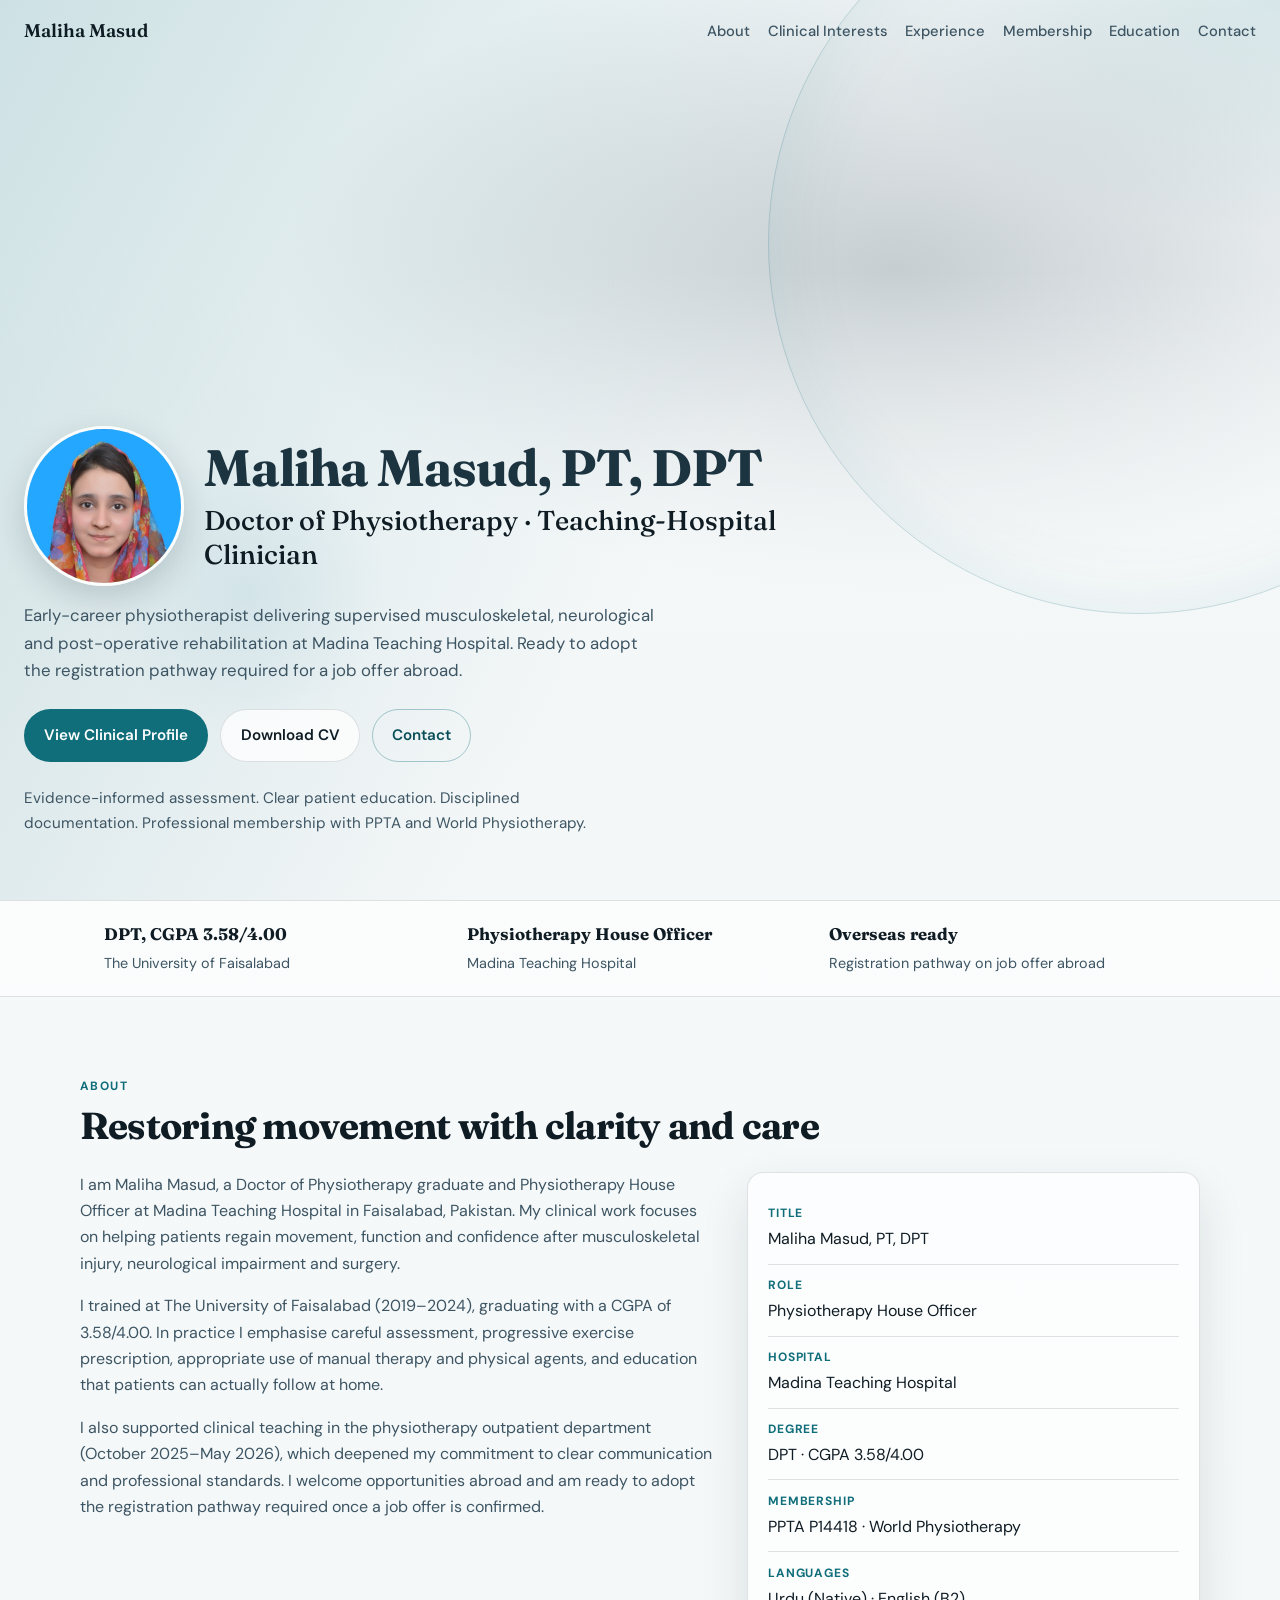
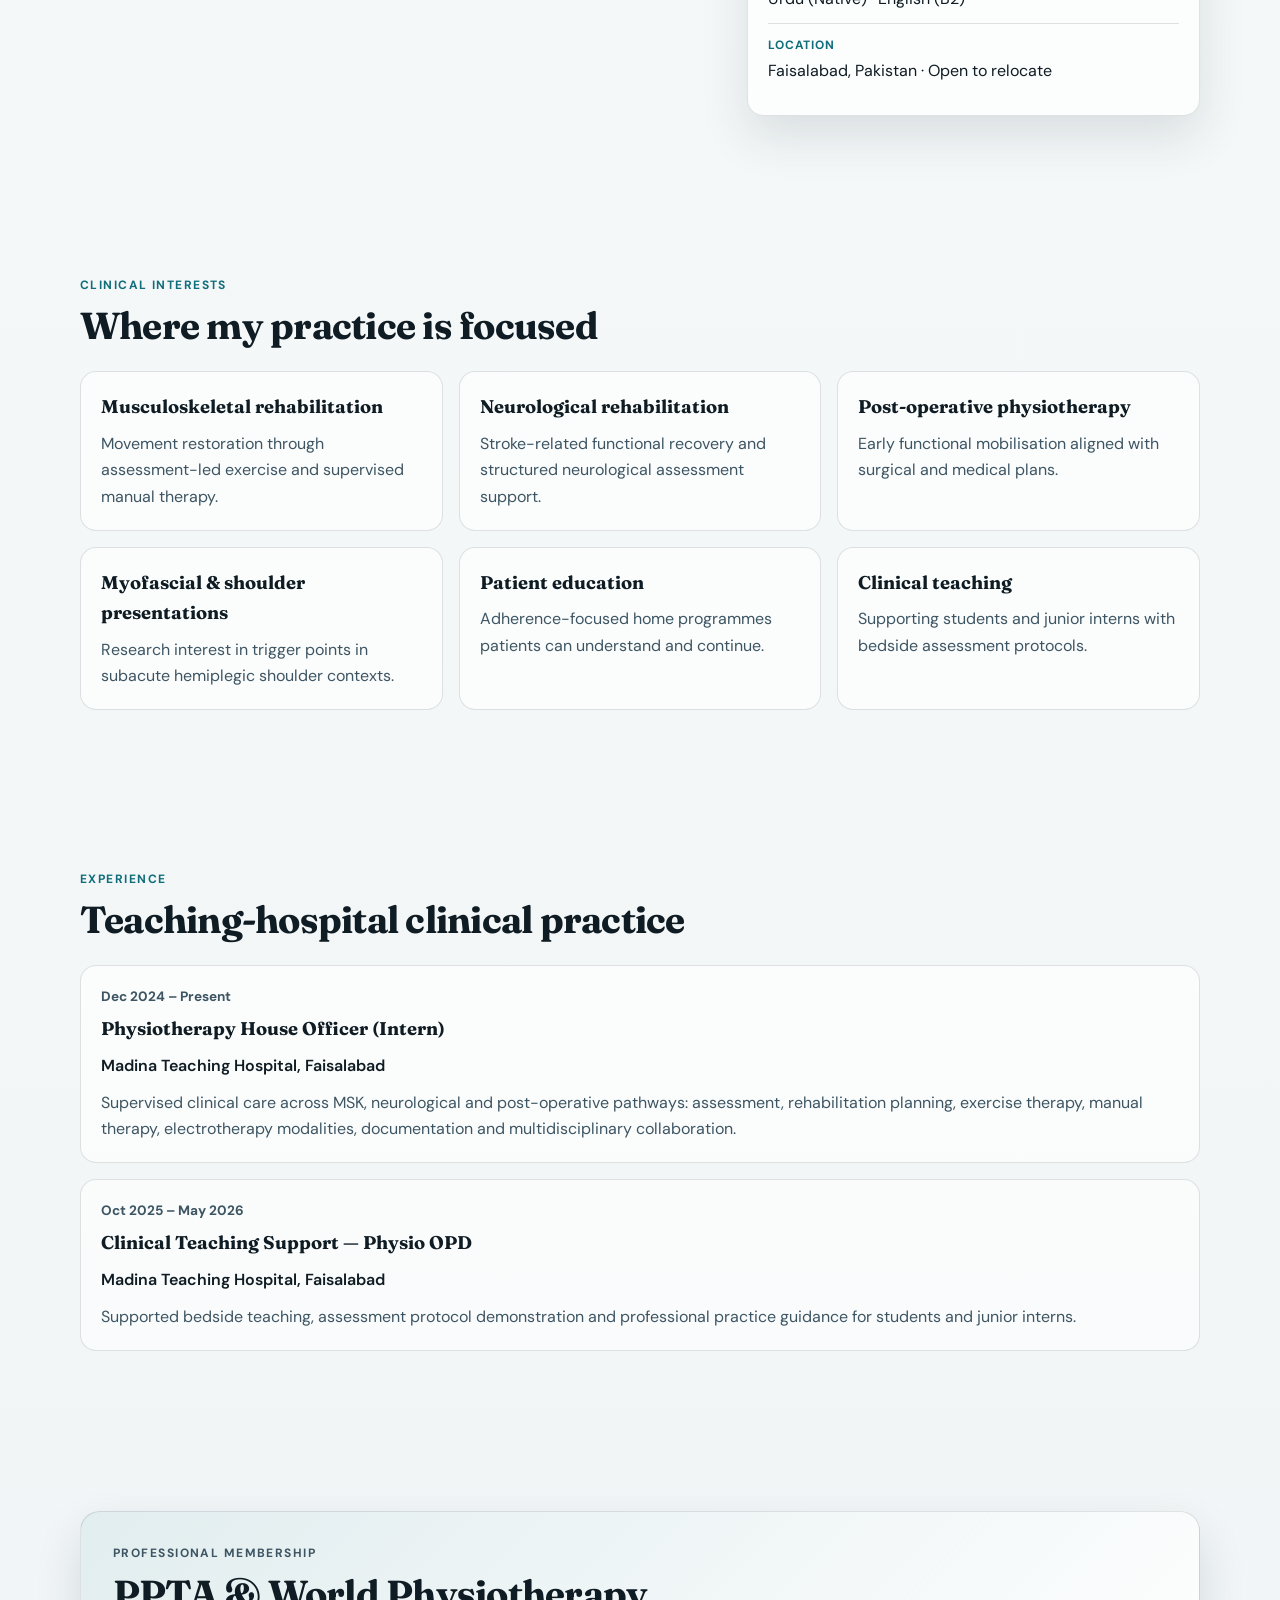
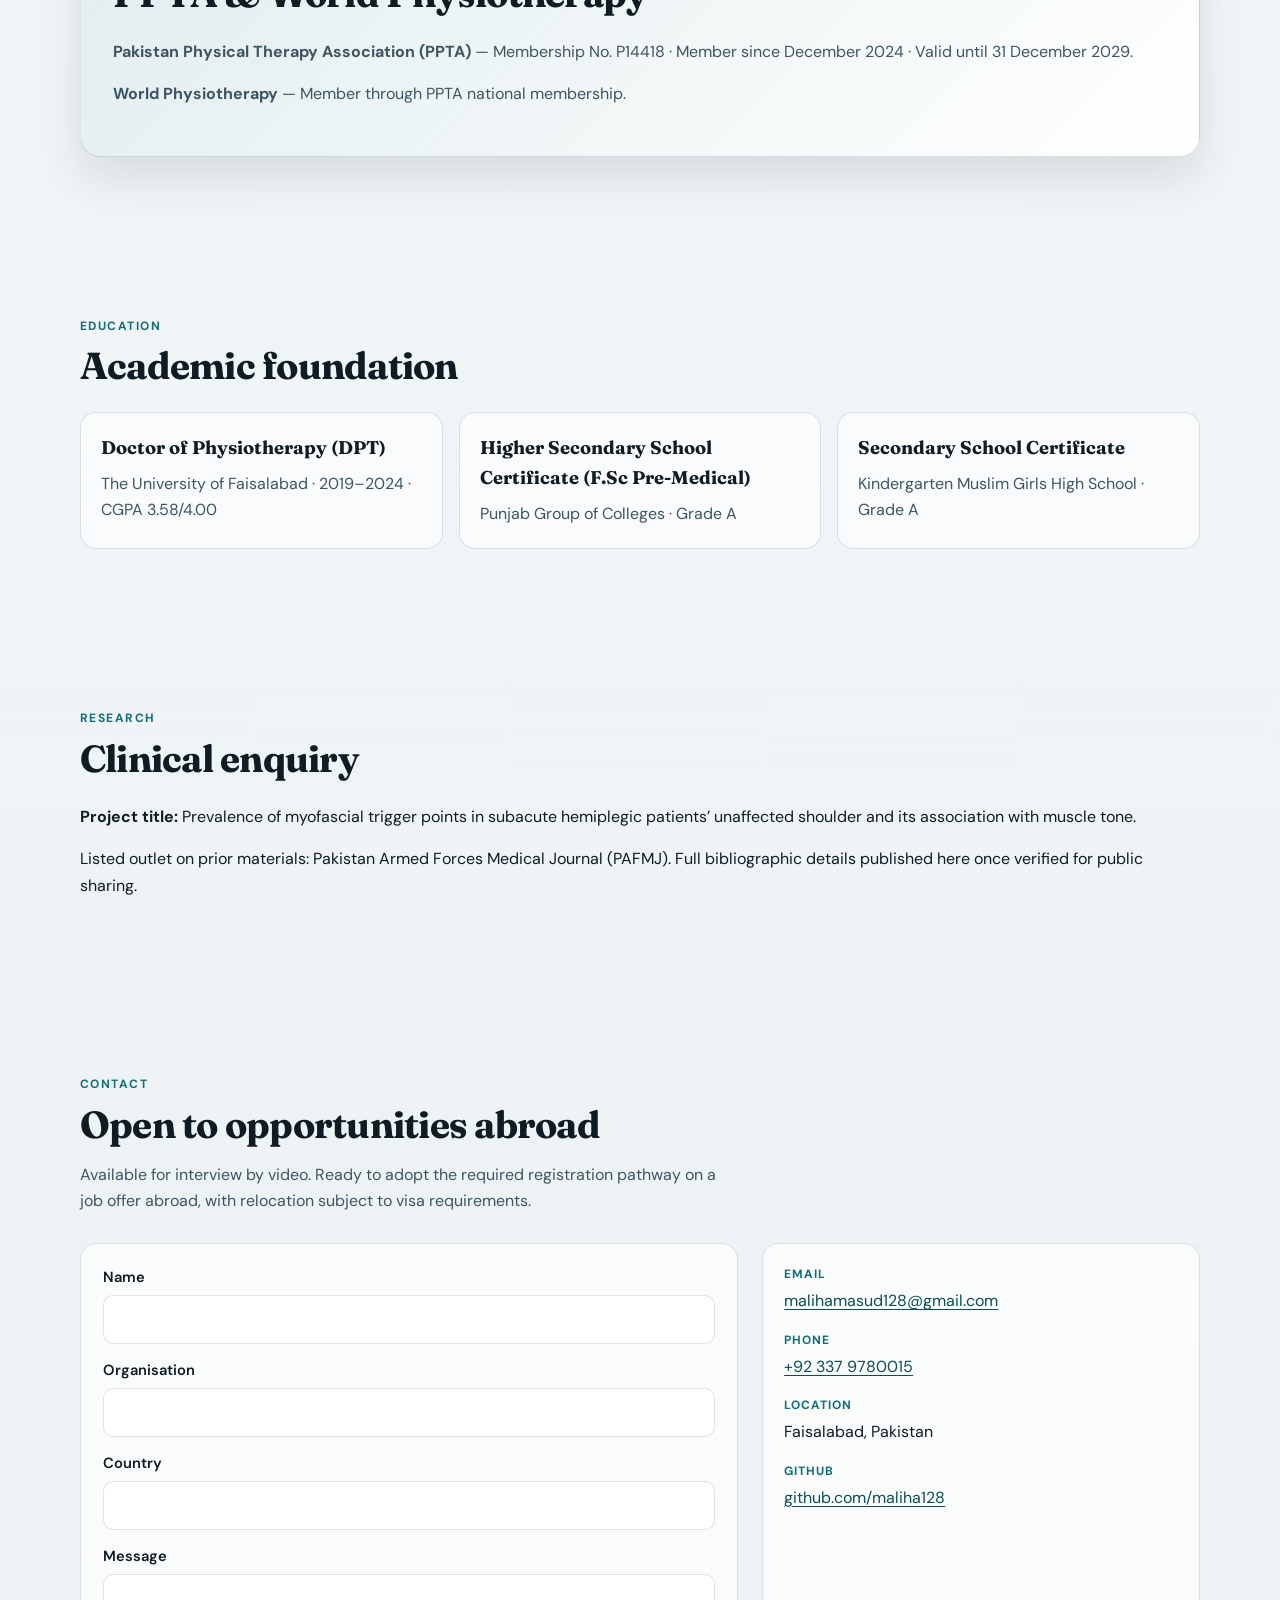
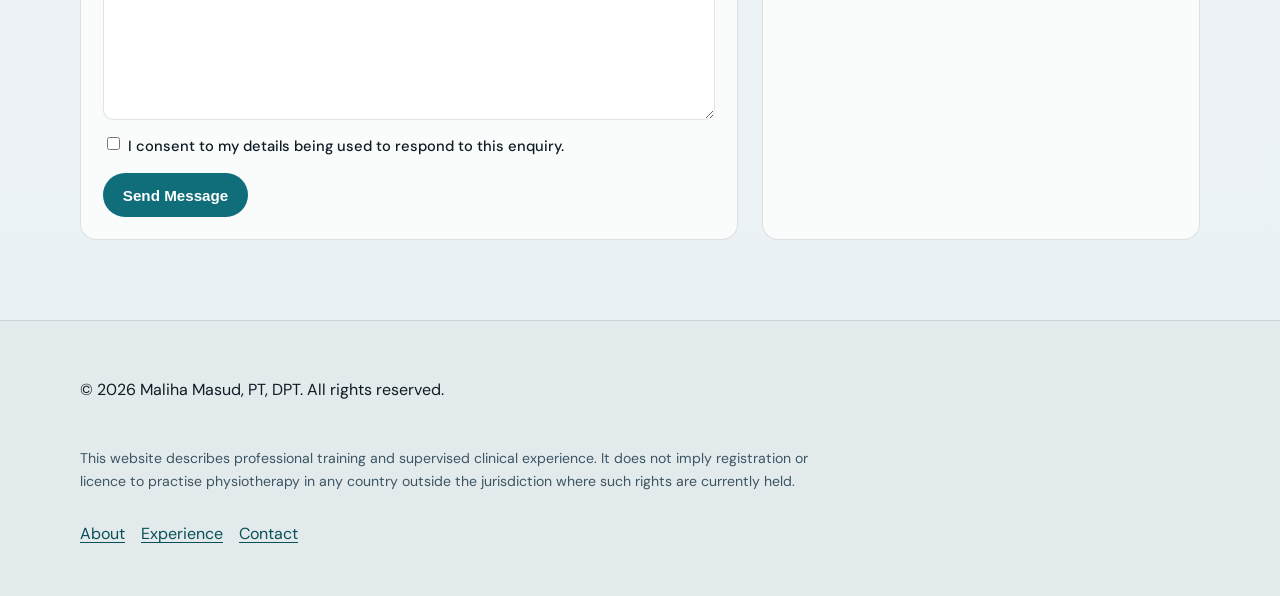
==== commit 53cf5398: "Replace country-specific pathway wording with job-offer registration readiness. Co-authored-by: Curs" ====
--- a/docs/index.html
+++ b/docs/index.html
@@ -4,7 +4,7 @@
   <meta charset="UTF-8" />
   <meta name="viewport" content="width=device-width, initial-scale=1.0, viewport-fit=cover" />
   <title>Maliha Masud, PT, DPT | Doctor of Physiotherapy</title>
-  <meta name="description" content="Maliha Masud, Doctor of Physiotherapy (CGPA 3.58/4.00). Physiotherapy House Officer at Madina Teaching Hospital. MSK, neurological and post-operative rehabilitation. International registration pathway for UK, Germany, Australia, New Zealand and Canada." />
+  <meta name="description" content="Maliha Masud, Doctor of Physiotherapy (CGPA 3.58/4.00). Physiotherapy House Officer at Madina Teaching Hospital. MSK, neurological and post-operative rehabilitation. Ready to adopt the required registration pathway on a job offer abroad." />
   <link rel="preconnect" href="https://fonts.googleapis.com" />
   <link rel="preconnect" href="https://fonts.gstatic.com" crossorigin />
   <link href="https://fonts.googleapis.com/css2?family=DM+Sans:ital,opsz,wght@0,9..40,400;0,9..40,500;0,9..40,600;0,9..40,700;1,9..40,400&family=Fraunces:opsz,wght@9..144,500;9..144,600;9..144,700&display=swap" rel="stylesheet" />
@@ -43,10 +43,10 @@
             <h1>Doctor of Physiotherapy · Teaching-Hospital Clinician</h1>
           </div>
         </div>
-        <p class="lede">Early-career physiotherapist delivering supervised musculoskeletal, neurological and post-operative rehabilitation at Madina Teaching Hospital—building an internationally ready professional profile for the United Kingdom, Germany, Australia, New Zealand and Canada.</p>
+        <p class="lede">Early-career physiotherapist delivering supervised musculoskeletal, neurological and post-operative rehabilitation at Madina Teaching Hospital. Ready to adopt the registration pathway required for a job offer abroad.</p>
         <div class="hero-actions">
           <a class="btn btn-primary" href="#about">View Clinical Profile</a>
-          <a class="btn btn-secondary" href="https://github.com/Maliha128/Maliha-Masud-DPT/blob/main/03-ats-resume.md" target="_blank" rel="noopener">Download CV</a>
+          <a class="btn btn-secondary" href="assets/Maliha_Masud_DPT_Physiotherapist_CV.pdf" download="Maliha_Masud_DPT_Physiotherapist_CV.pdf">Download CV</a>
           <a class="btn btn-ghost" href="#contact">Contact</a>
         </div>
         <p class="hero-support">Evidence-informed assessment. Clear patient education. Disciplined documentation. Professional membership with PPTA and World Physiotherapy.</p>
@@ -57,7 +57,7 @@
       <div class="strip-inner">
         <p><strong>DPT, CGPA 3.58/4.00</strong><span>The University of Faisalabad</span></p>
         <p><strong>Physiotherapy House Officer</strong><span>Madina Teaching Hospital</span></p>
-        <p><strong>International pathway</strong><span>UK · DE · AU · NZ · CA</span></p>
+        <p><strong>Overseas ready</strong><span>Registration pathway on job offer abroad</span></p>
       </div>
     </section>
 
@@ -69,7 +69,7 @@
           <div class="about-copy reveal">
             <p>I am Maliha Masud, a Doctor of Physiotherapy graduate and Physiotherapy House Officer at Madina Teaching Hospital in Faisalabad, Pakistan. My clinical work focuses on helping patients regain movement, function and confidence after musculoskeletal injury, neurological impairment and surgery.</p>
             <p>I trained at The University of Faisalabad (2019–2024), graduating with a CGPA of 3.58/4.00. In practice I emphasise careful assessment, progressive exercise prescription, appropriate use of manual therapy and physical agents, and education that patients can actually follow at home.</p>
-            <p>I also supported clinical teaching in the physiotherapy outpatient department (October 2025–May 2026), which deepened my commitment to clear communication and professional standards. I am preparing for international physiotherapy recognition pathways and welcome opportunities that value safe, supervised, patient-centred practice.</p>
+            <p>I also supported clinical teaching in the physiotherapy outpatient department (October 2025–May 2026), which deepened my commitment to clear communication and professional standards. I welcome opportunities abroad and am ready to adopt the registration pathway required once a job offer is confirmed.</p>
           </div>
           <ul class="facts reveal">
             <li><span>Title</span> Maliha Masud, PT, DPT</li>
@@ -164,8 +164,8 @@
     <section class="section contact" id="contact">
       <div class="section-inner">
         <p class="eyebrow">Contact</p>
-        <h2>Open to international opportunities</h2>
-        <p class="section-intro">Available for interview by video. Open to relocation subject to visa and registration requirements.</p>
+        <h2>Open to opportunities abroad</h2>
+        <p class="section-intro">Available for interview by video. Ready to adopt the required registration pathway on a job offer abroad, with relocation subject to visa requirements.</p>
         <div class="contact-layout">
           <form class="contact-form reveal" data-contact-form>
             <label>
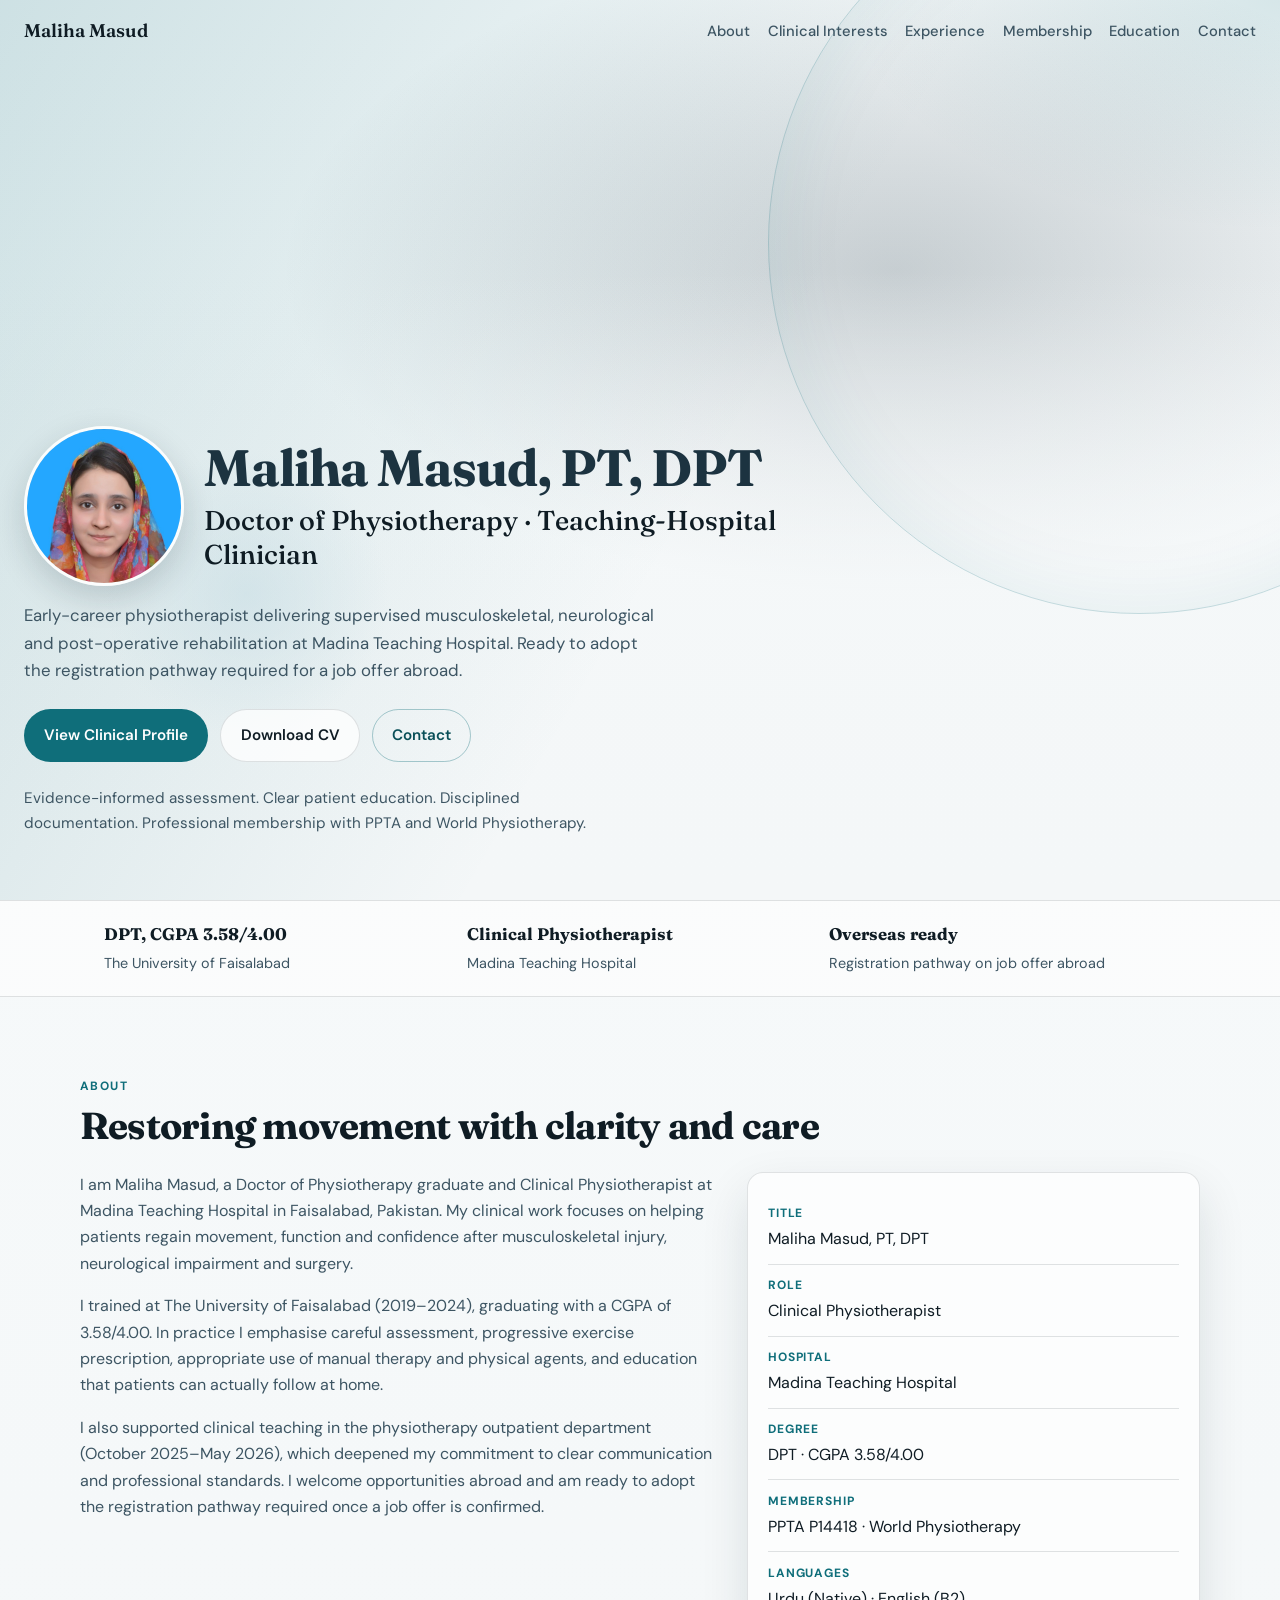
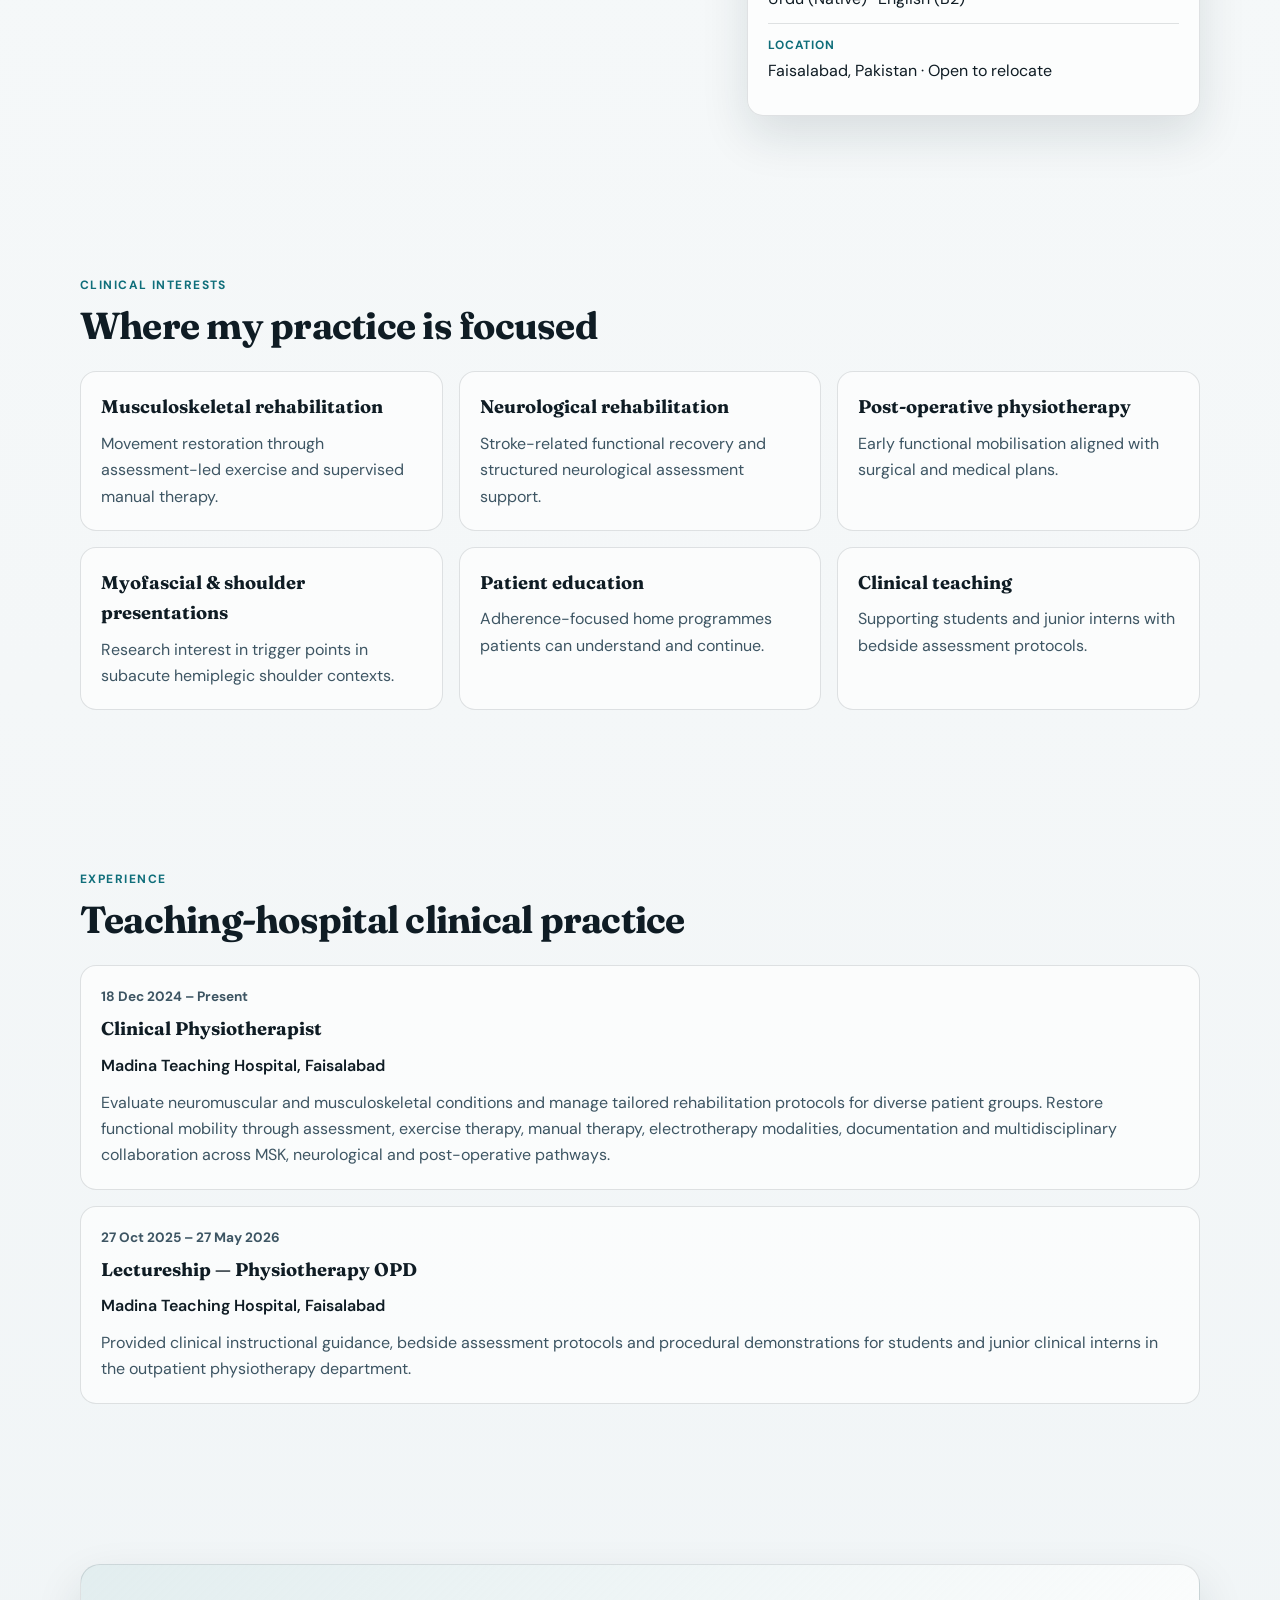
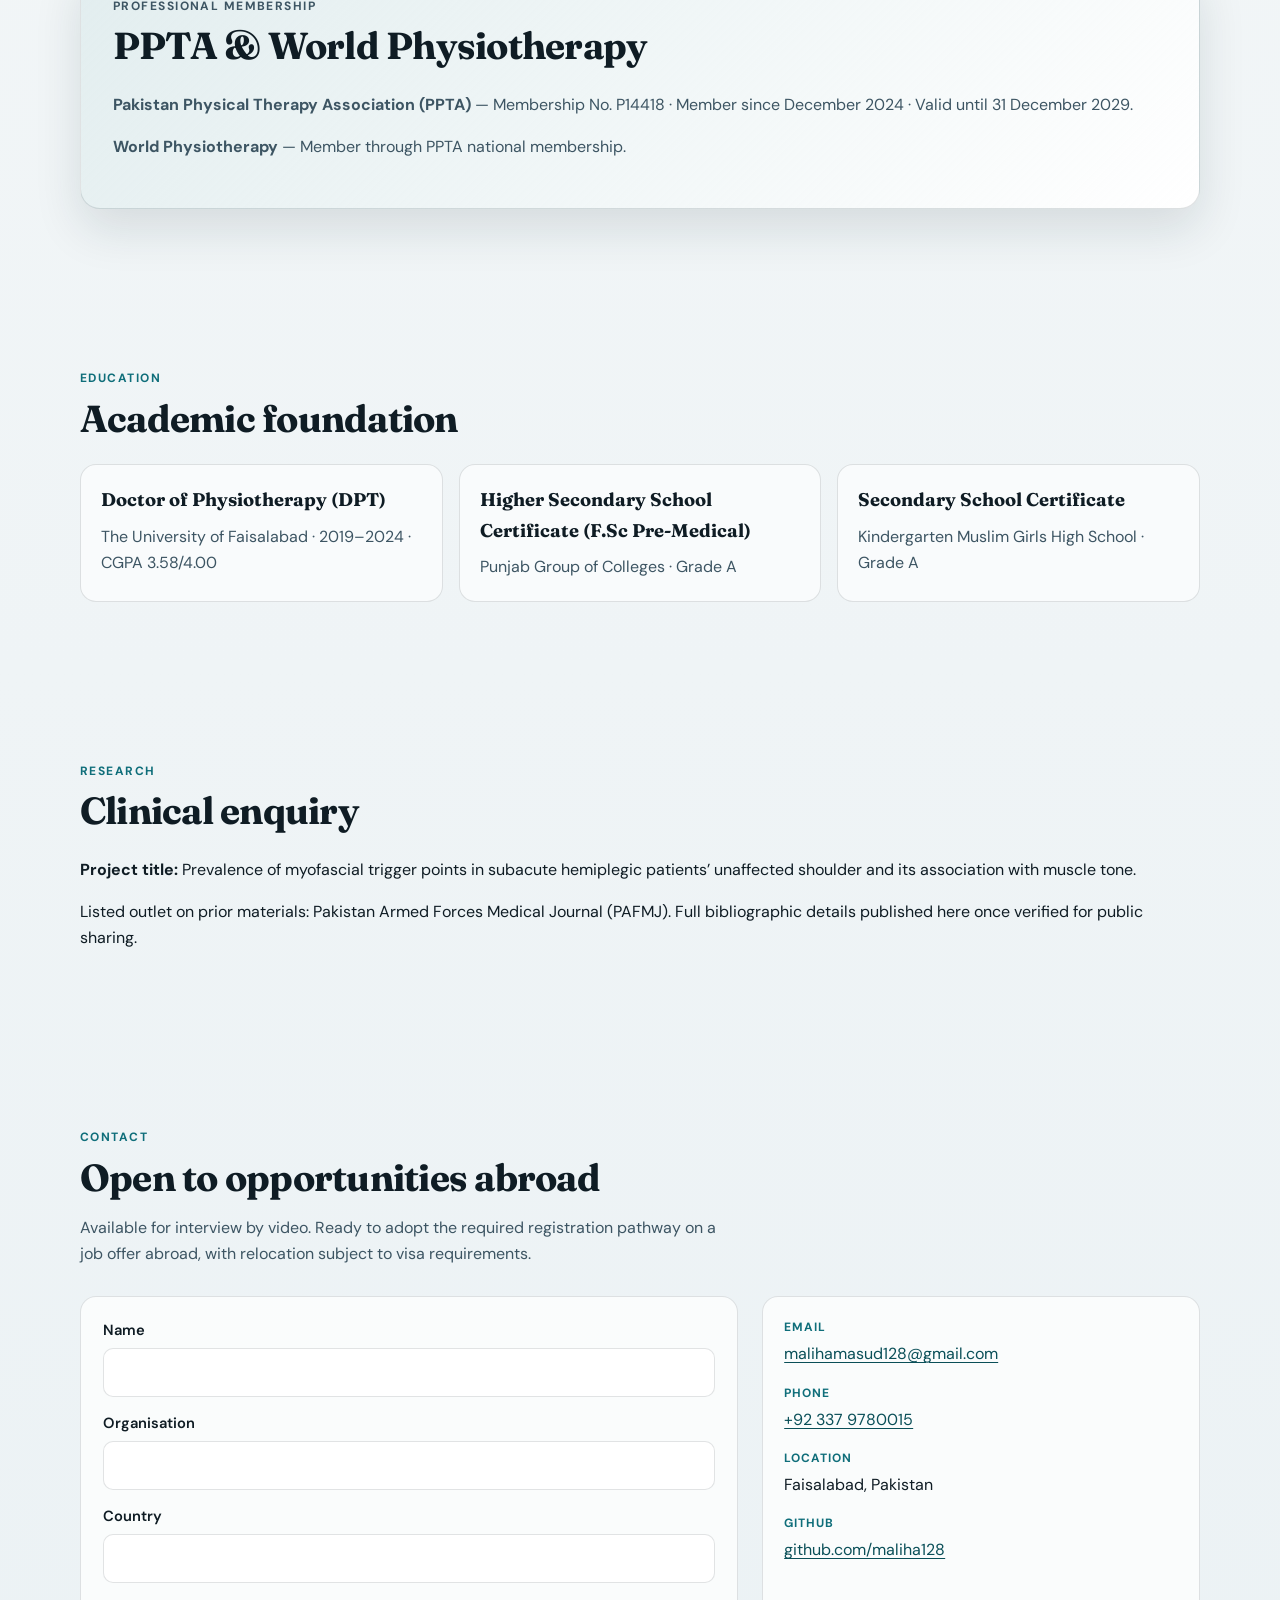
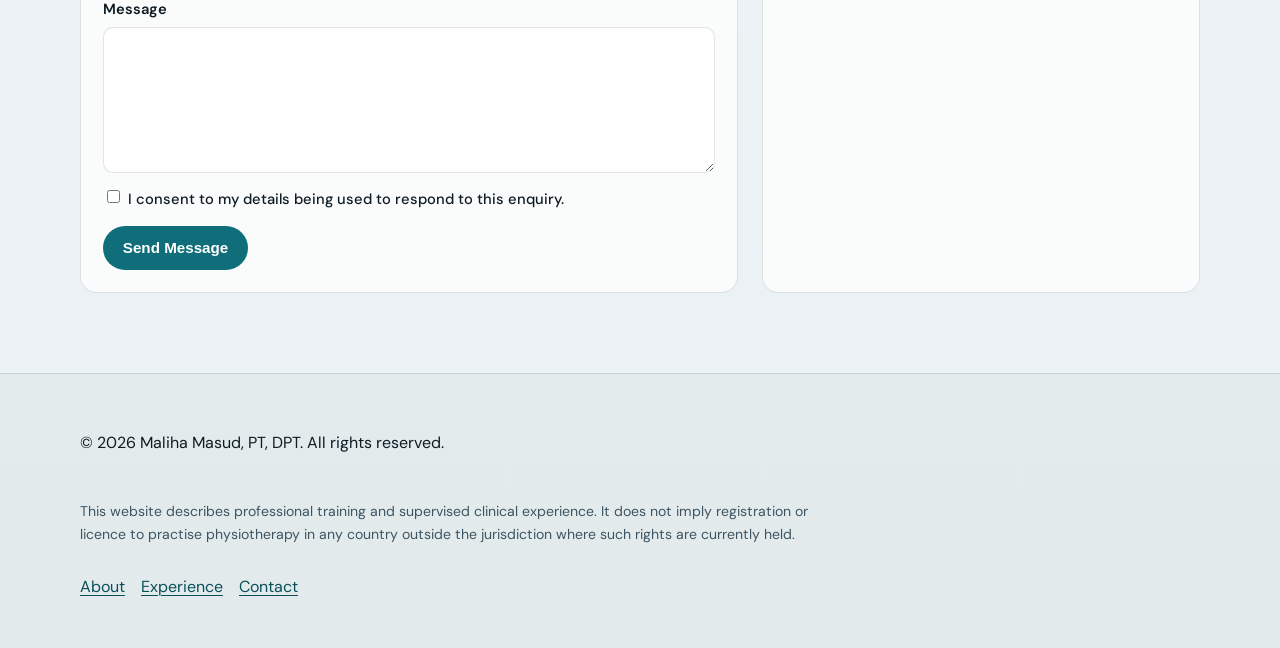
==== commit 52aaa97a: "Retitle role to Clinical Physiotherapist using attached CV details. Co-authored-by: Cursor <cursorag" ====
--- a/docs/index.html
+++ b/docs/index.html
@@ -4,7 +4,7 @@
   <meta charset="UTF-8" />
   <meta name="viewport" content="width=device-width, initial-scale=1.0, viewport-fit=cover" />
   <title>Maliha Masud, PT, DPT | Doctor of Physiotherapy</title>
-  <meta name="description" content="Maliha Masud, Doctor of Physiotherapy (CGPA 3.58/4.00). Physiotherapy House Officer at Madina Teaching Hospital. MSK, neurological and post-operative rehabilitation. Ready to adopt the required registration pathway on a job offer abroad." />
+  <meta name="description" content="Maliha Masud, Doctor of Physiotherapy (CGPA 3.58/4.00). Clinical Physiotherapist at Madina Teaching Hospital. MSK, neurological and post-operative rehabilitation. Ready to adopt the required registration pathway on a job offer abroad." />
   <link rel="preconnect" href="https://fonts.googleapis.com" />
   <link rel="preconnect" href="https://fonts.gstatic.com" crossorigin />
   <link href="https://fonts.googleapis.com/css2?family=DM+Sans:ital,opsz,wght@0,9..40,400;0,9..40,500;0,9..40,600;0,9..40,700;1,9..40,400&family=Fraunces:opsz,wght@9..144,500;9..144,600;9..144,700&display=swap" rel="stylesheet" />
@@ -56,7 +56,7 @@
     <section class="strip" aria-label="Key credentials">
       <div class="strip-inner">
         <p><strong>DPT, CGPA 3.58/4.00</strong><span>The University of Faisalabad</span></p>
-        <p><strong>Physiotherapy House Officer</strong><span>Madina Teaching Hospital</span></p>
+        <p><strong>Clinical Physiotherapist</strong><span>Madina Teaching Hospital</span></p>
         <p><strong>Overseas ready</strong><span>Registration pathway on job offer abroad</span></p>
       </div>
     </section>
@@ -67,13 +67,13 @@
         <h2>Restoring movement with clarity and care</h2>
         <div class="about-grid">
           <div class="about-copy reveal">
-            <p>I am Maliha Masud, a Doctor of Physiotherapy graduate and Physiotherapy House Officer at Madina Teaching Hospital in Faisalabad, Pakistan. My clinical work focuses on helping patients regain movement, function and confidence after musculoskeletal injury, neurological impairment and surgery.</p>
+            <p>I am Maliha Masud, a Doctor of Physiotherapy graduate and Clinical Physiotherapist at Madina Teaching Hospital in Faisalabad, Pakistan. My clinical work focuses on helping patients regain movement, function and confidence after musculoskeletal injury, neurological impairment and surgery.</p>
             <p>I trained at The University of Faisalabad (2019–2024), graduating with a CGPA of 3.58/4.00. In practice I emphasise careful assessment, progressive exercise prescription, appropriate use of manual therapy and physical agents, and education that patients can actually follow at home.</p>
             <p>I also supported clinical teaching in the physiotherapy outpatient department (October 2025–May 2026), which deepened my commitment to clear communication and professional standards. I welcome opportunities abroad and am ready to adopt the registration pathway required once a job offer is confirmed.</p>
           </div>
           <ul class="facts reveal">
             <li><span>Title</span> Maliha Masud, PT, DPT</li>
-            <li><span>Role</span> Physiotherapy House Officer</li>
+            <li><span>Role</span> Clinical Physiotherapist</li>
             <li><span>Hospital</span> Madina Teaching Hospital</li>
             <li><span>Degree</span> DPT · CGPA 3.58/4.00</li>
             <li><span>Membership</span> PPTA P14418 · World Physiotherapy</li>
@@ -105,16 +105,16 @@
         <h2>Teaching-hospital clinical practice</h2>
         <div class="timeline">
           <article class="reveal">
-            <p class="when">Dec 2024 – Present</p>
-            <h3>Physiotherapy House Officer (Intern)</h3>
+            <p class="when">18 Dec 2024 – Present</p>
+            <h3>Clinical Physiotherapist</h3>
             <p class="where">Madina Teaching Hospital, Faisalabad</p>
-            <p>Supervised clinical care across MSK, neurological and post-operative pathways: assessment, rehabilitation planning, exercise therapy, manual therapy, electrotherapy modalities, documentation and multidisciplinary collaboration.</p>
-          </article>
-          <article class="reveal">
-            <p class="when">Oct 2025 – May 2026</p>
-            <h3>Clinical Teaching Support — Physio OPD</h3>
+            <p>Evaluate neuromuscular and musculoskeletal conditions and manage tailored rehabilitation protocols for diverse patient groups. Restore functional mobility through assessment, exercise therapy, manual therapy, electrotherapy modalities, documentation and multidisciplinary collaboration across MSK, neurological and post-operative pathways.</p>
+          </article>
+          <article class="reveal">
+            <p class="when">27 Oct 2025 – 27 May 2026</p>
+            <h3>Lectureship — Physiotherapy OPD</h3>
             <p class="where">Madina Teaching Hospital, Faisalabad</p>
-            <p>Supported bedside teaching, assessment protocol demonstration and professional practice guidance for students and junior interns.</p>
+            <p>Provided clinical instructional guidance, bedside assessment protocols and procedural demonstrations for students and junior clinical interns in the outpatient physiotherapy department.</p>
           </article>
         </div>
       </div>
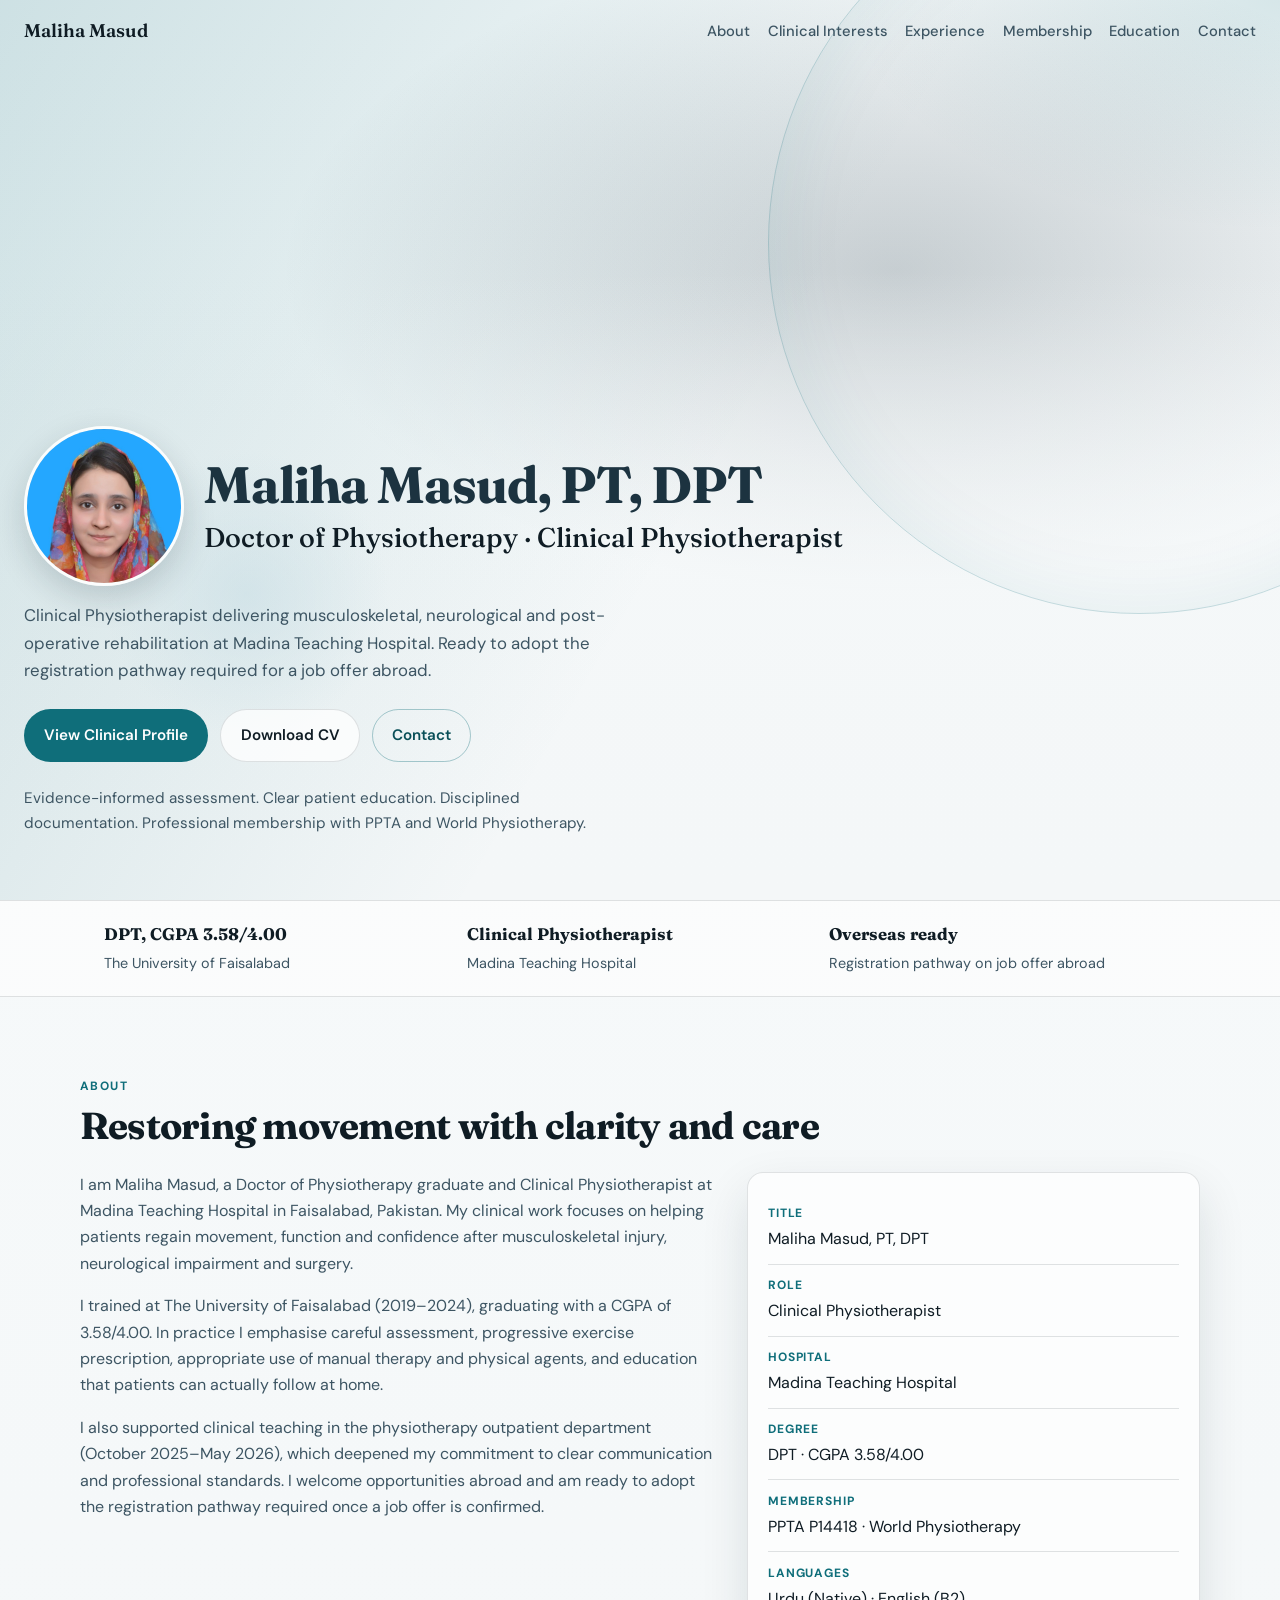
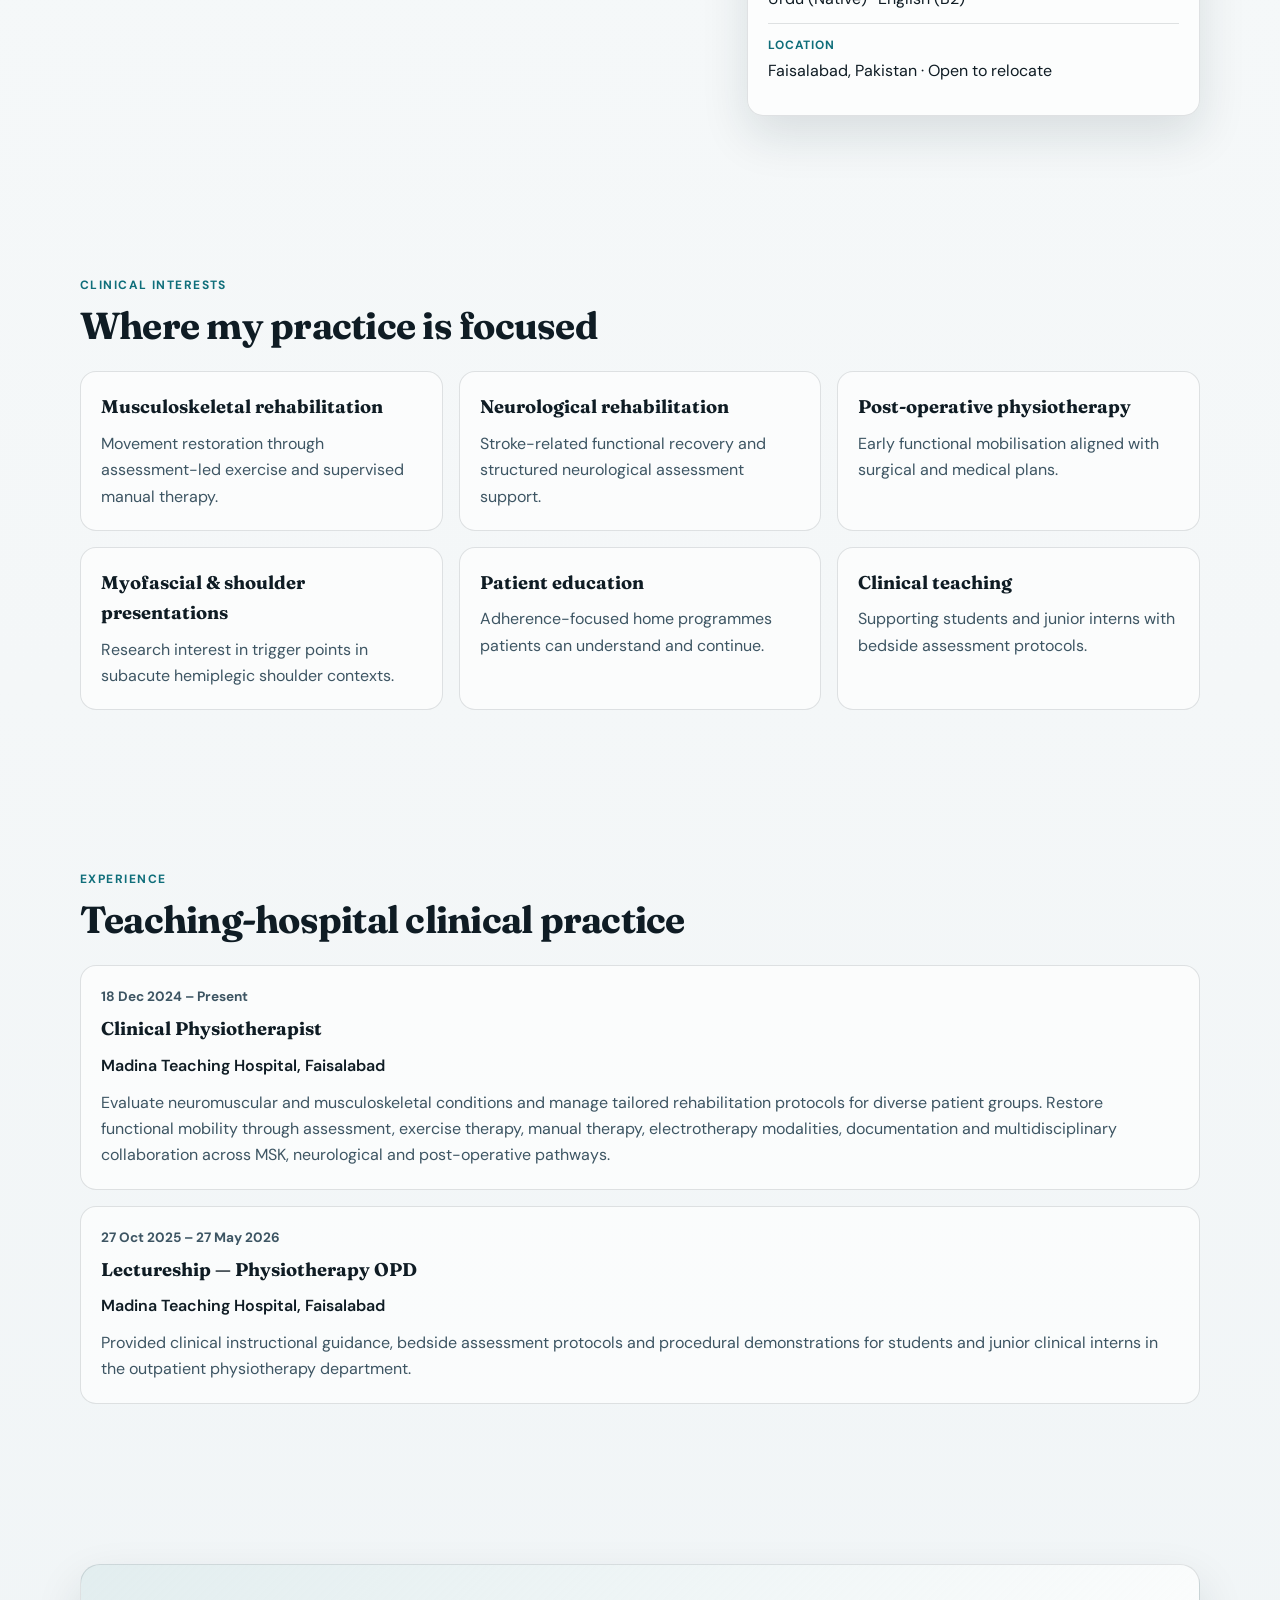
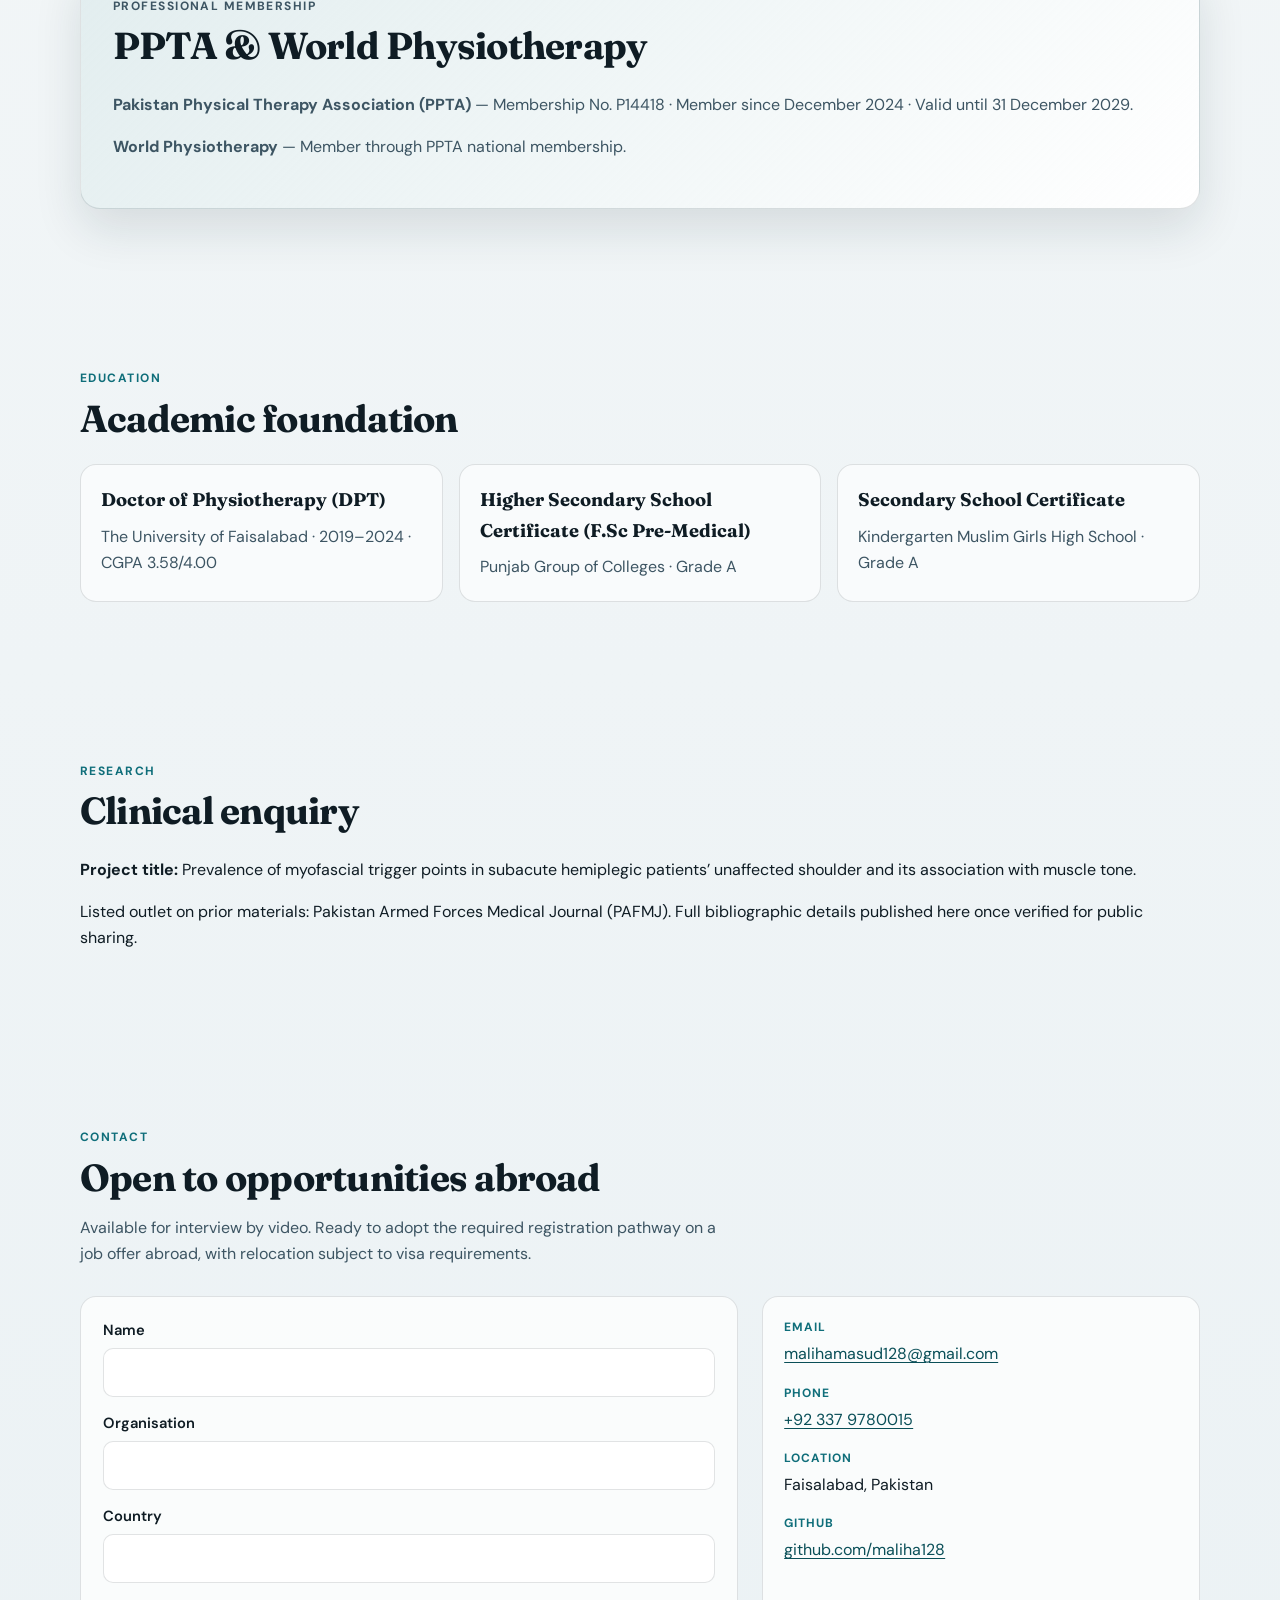
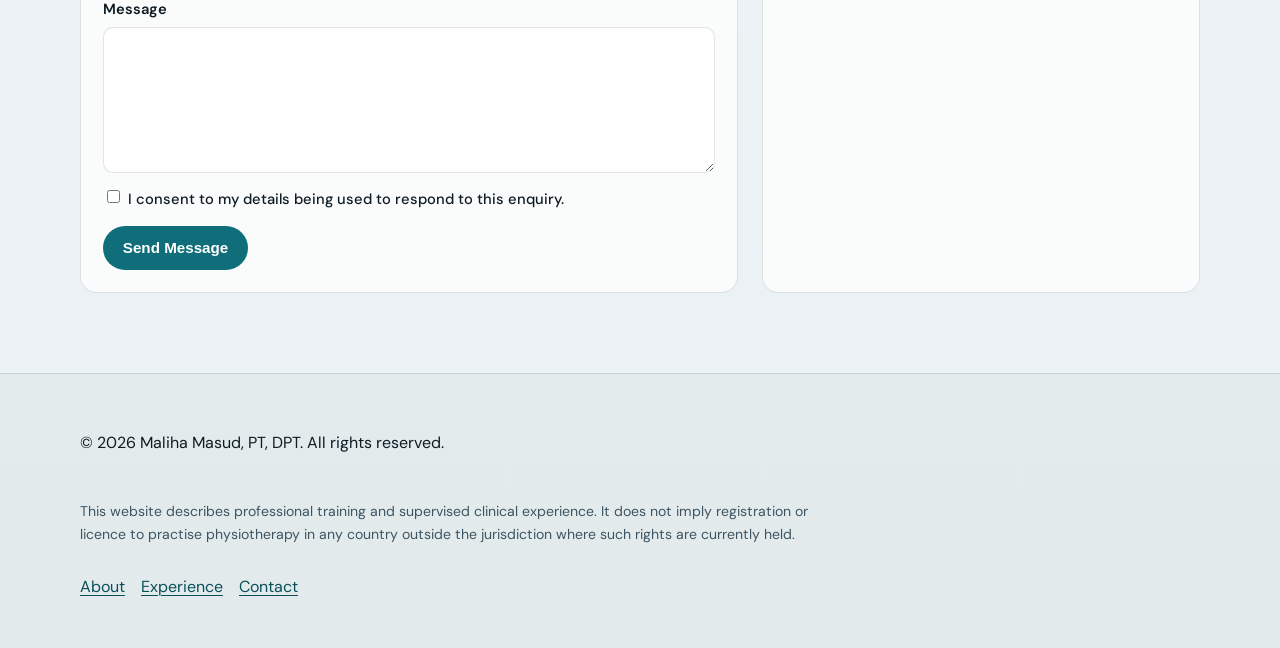
==== commit 368b15d1: "Sync recruiter PDF CV with full Clinical Physiotherapist profile. Co-authored-by: Cursor <cursoragen" ====
--- a/docs/index.html
+++ b/docs/index.html
@@ -40,10 +40,10 @@
           <img class="hero-photo" src="assets/maliha-masud.jpg" width="160" height="160" alt="Professional portrait of Maliha Masud, PT, DPT" />
           <div>
             <p class="brand">Maliha Masud, PT, DPT</p>
-            <h1>Doctor of Physiotherapy · Teaching-Hospital Clinician</h1>
+            <h1>Doctor of Physiotherapy · Clinical Physiotherapist</h1>
           </div>
         </div>
-        <p class="lede">Early-career physiotherapist delivering supervised musculoskeletal, neurological and post-operative rehabilitation at Madina Teaching Hospital. Ready to adopt the registration pathway required for a job offer abroad.</p>
+        <p class="lede">Clinical Physiotherapist delivering musculoskeletal, neurological and post-operative rehabilitation at Madina Teaching Hospital. Ready to adopt the registration pathway required for a job offer abroad.</p>
         <div class="hero-actions">
           <a class="btn btn-primary" href="#about">View Clinical Profile</a>
           <a class="btn btn-secondary" href="assets/Maliha_Masud_DPT_Physiotherapist_CV.pdf" download="Maliha_Masud_DPT_Physiotherapist_CV.pdf">Download CV</a>
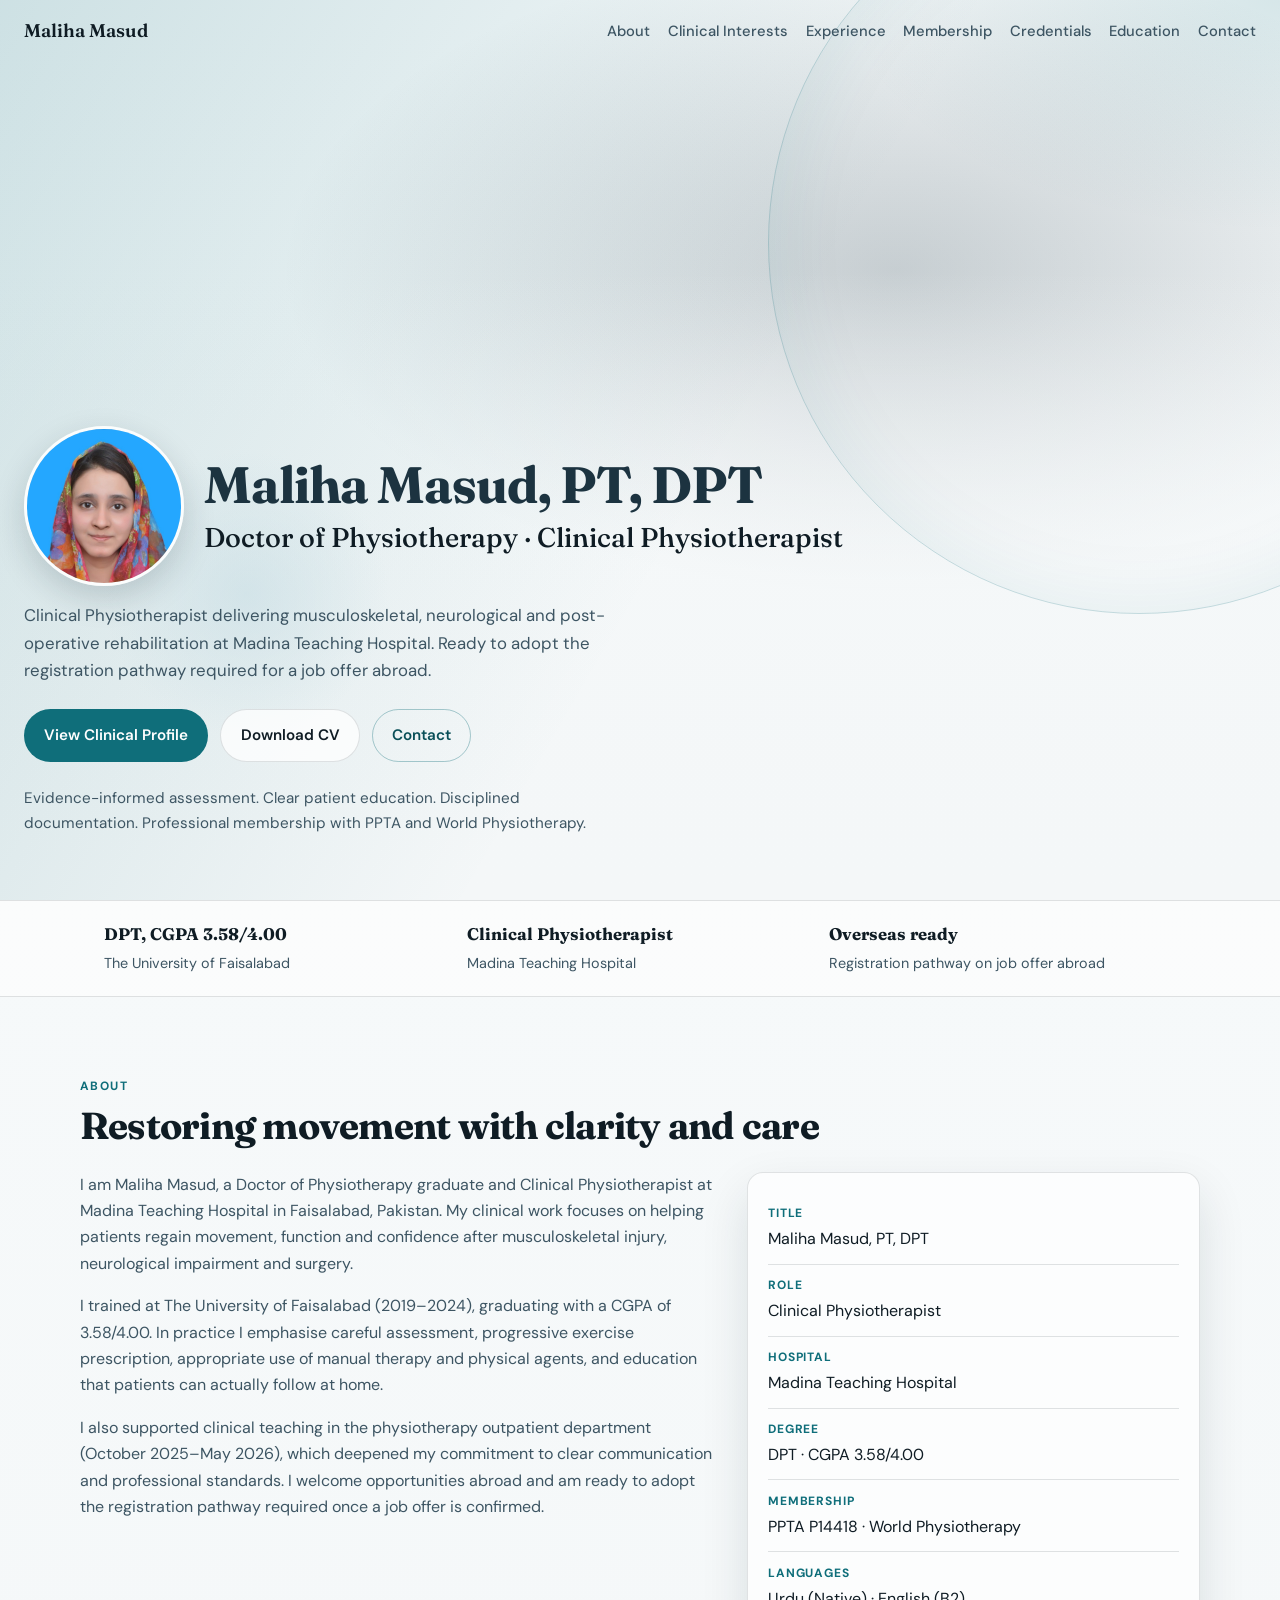
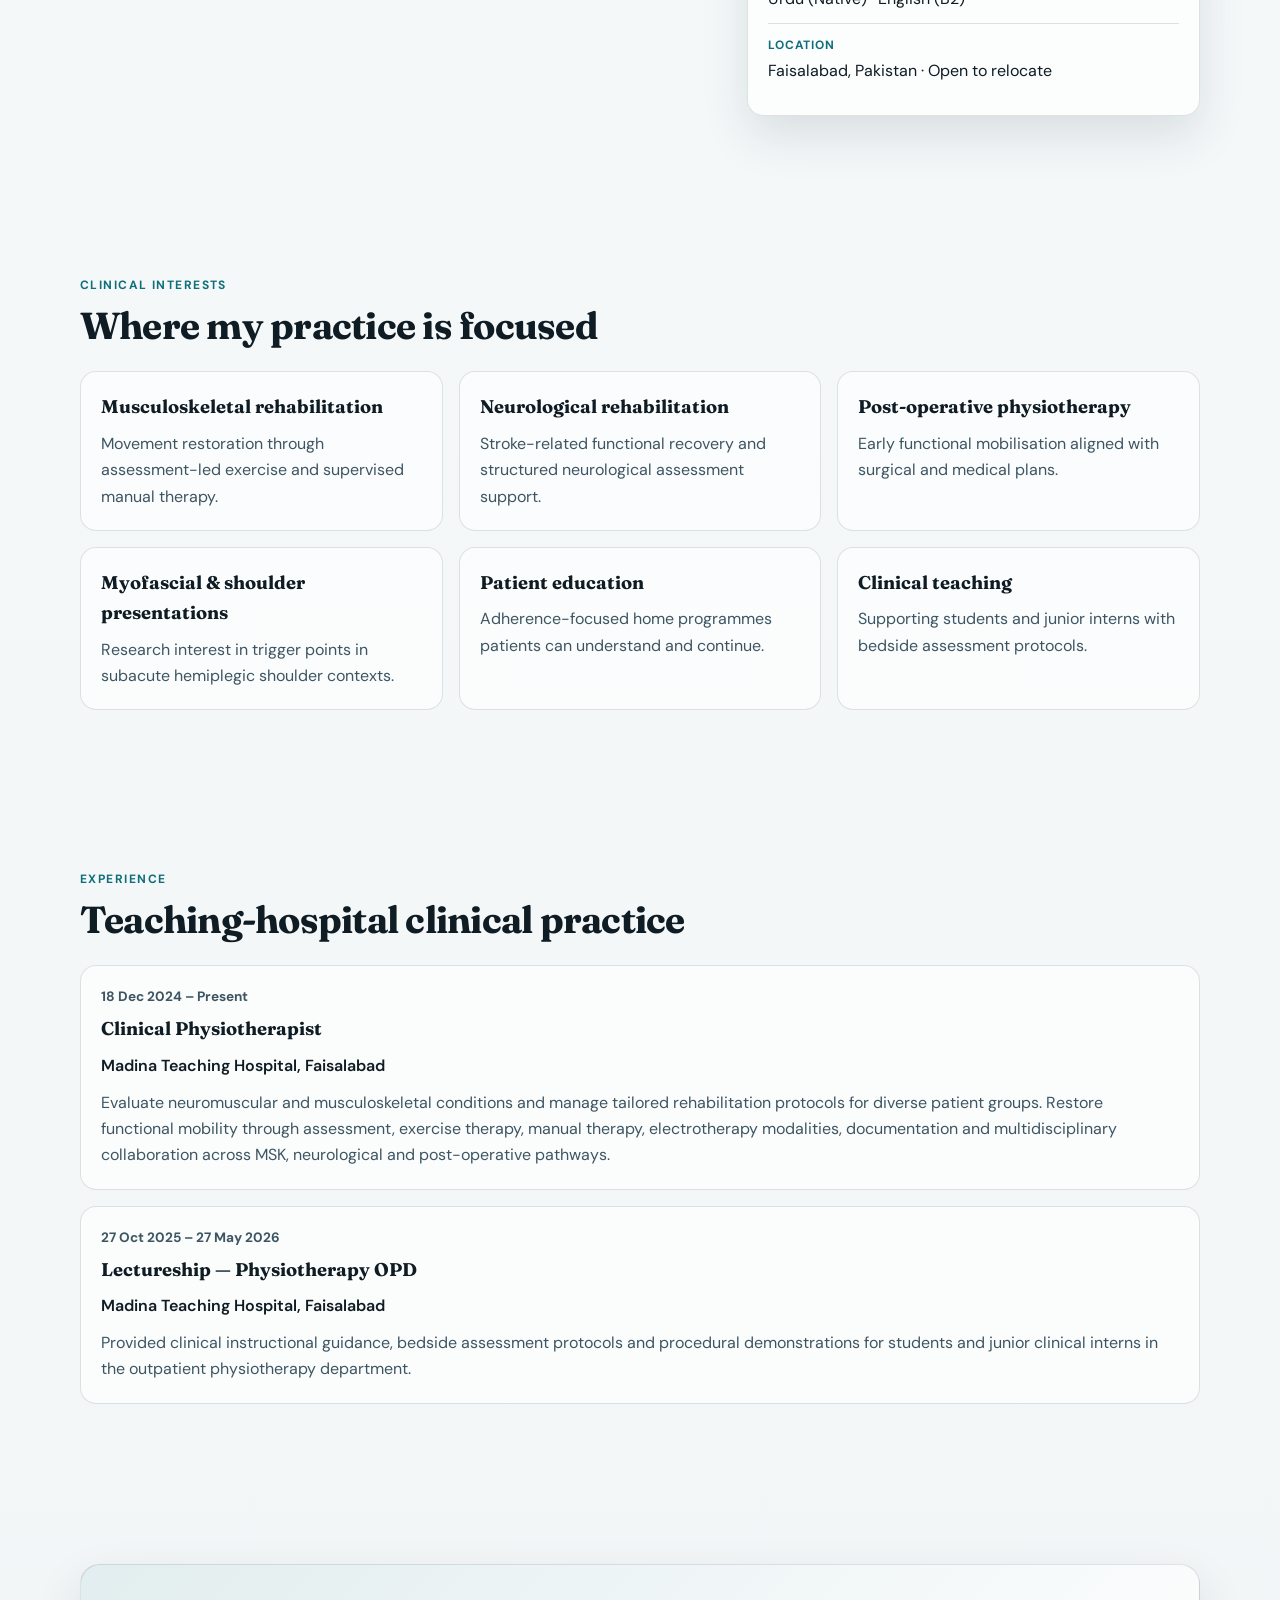
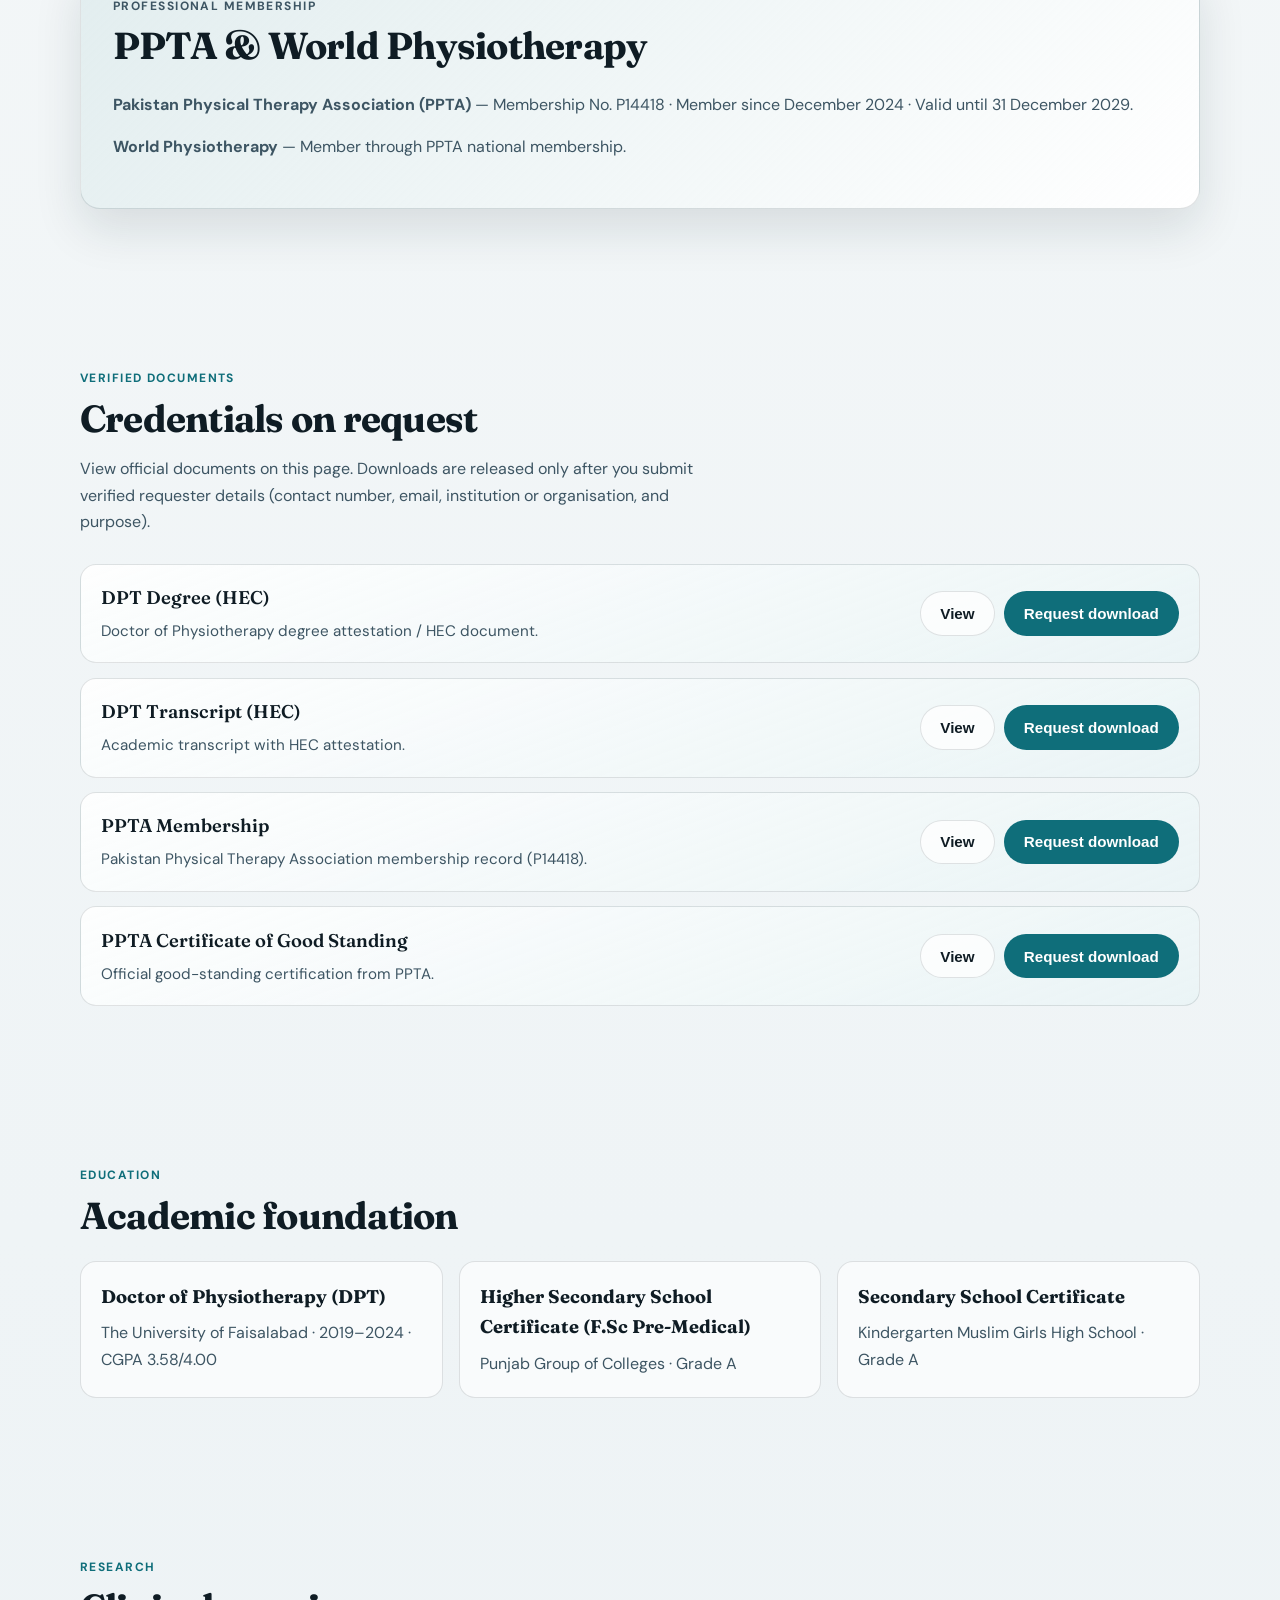
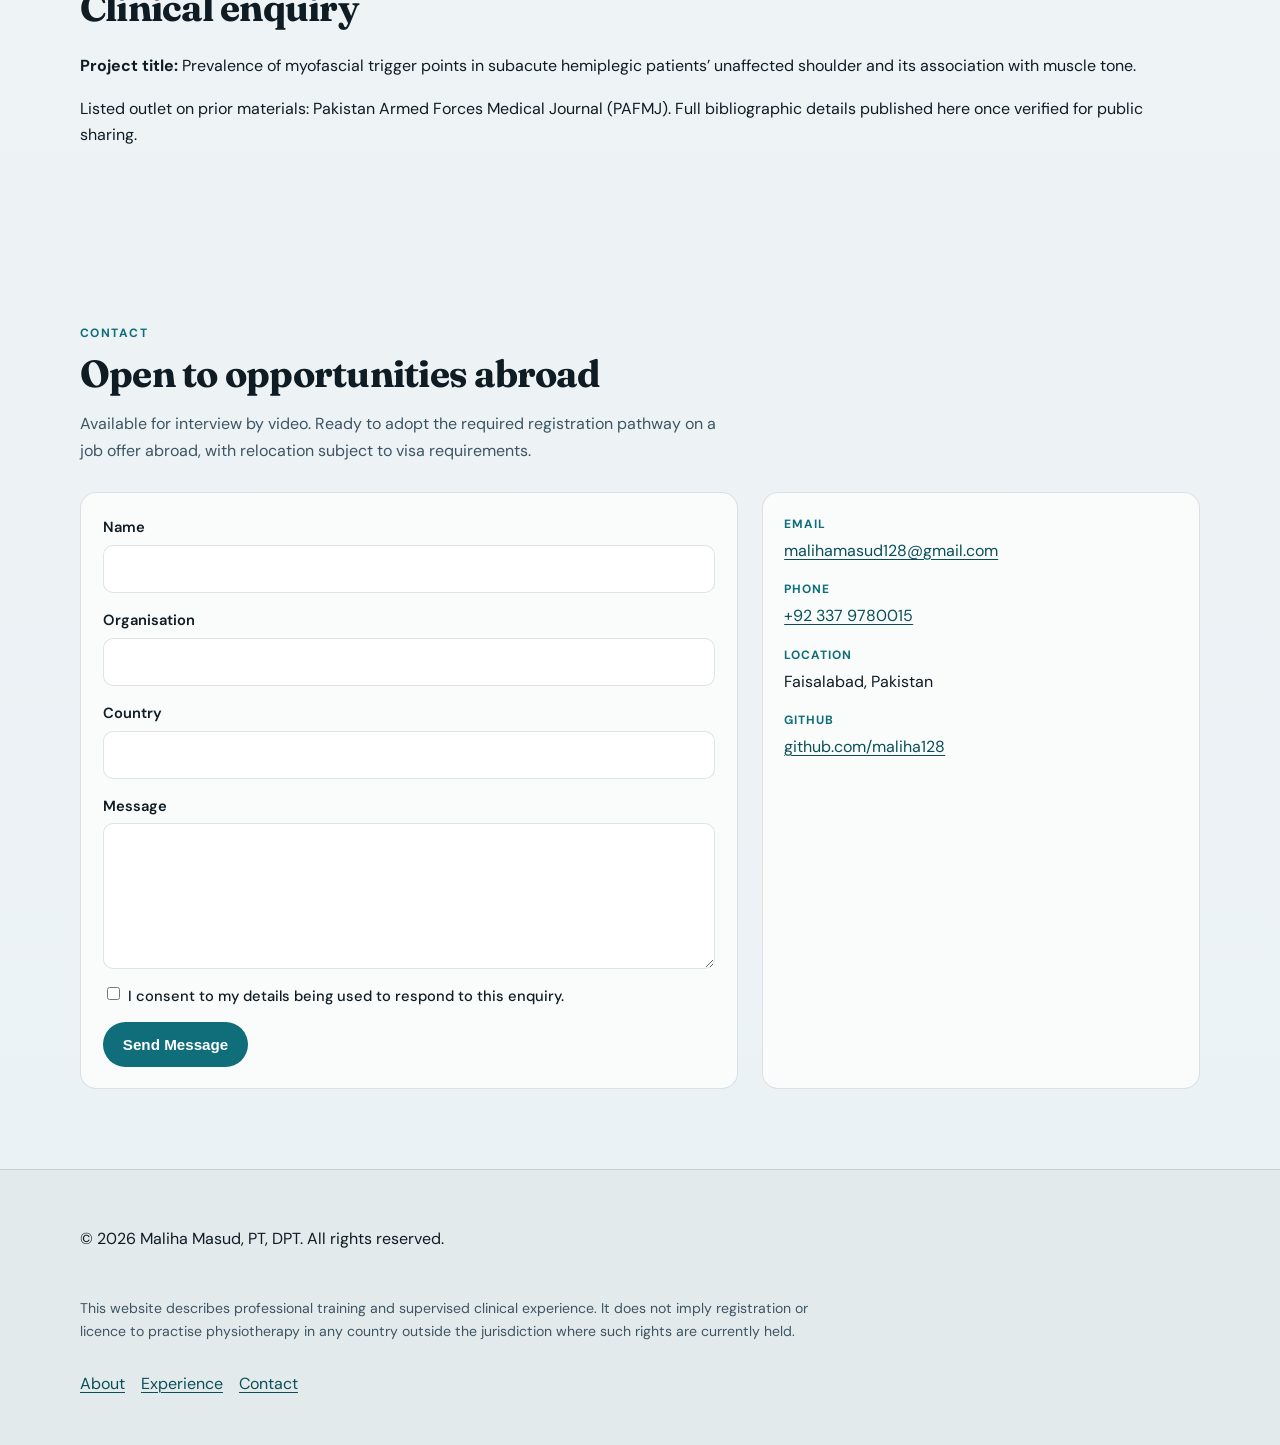
==== commit aac48af9: "Add gated credential documents with view and download request flow. Co-authored-by: Cursor <cursorag" ====
--- a/docs/index.html
+++ b/docs/index.html
@@ -20,6 +20,7 @@
       <a href="#interests">Clinical Interests</a>
       <a href="#experience">Experience</a>
       <a href="#membership">Membership</a>
+      <a href="#credentials">Credentials</a>
       <a href="#education">Education</a>
       <a href="#contact">Contact</a>
     </nav>
@@ -131,6 +132,56 @@
       </div>
     </section>
 
+    <section class="section credentials" id="credentials">
+      <div class="section-inner">
+        <p class="eyebrow">Verified Documents</p>
+        <h2>Credentials on request</h2>
+        <p class="section-intro">View official documents on this page. Downloads are released only after you submit verified requester details (contact number, email, institution or organisation, and purpose).</p>
+        <ul class="credential-list">
+          <li class="credential-card reveal" data-credential="degree">
+            <div>
+              <h3>DPT Degree (HEC)</h3>
+              <p>Doctor of Physiotherapy degree attestation / HEC document.</p>
+            </div>
+            <div class="credential-actions">
+              <button type="button" class="btn btn-secondary" data-view-credential="degree">View</button>
+              <button type="button" class="btn btn-primary" data-request-download="degree">Request download</button>
+            </div>
+          </li>
+          <li class="credential-card reveal" data-credential="transcript">
+            <div>
+              <h3>DPT Transcript (HEC)</h3>
+              <p>Academic transcript with HEC attestation.</p>
+            </div>
+            <div class="credential-actions">
+              <button type="button" class="btn btn-secondary" data-view-credential="transcript">View</button>
+              <button type="button" class="btn btn-primary" data-request-download="transcript">Request download</button>
+            </div>
+          </li>
+          <li class="credential-card reveal" data-credential="membership">
+            <div>
+              <h3>PPTA Membership</h3>
+              <p>Pakistan Physical Therapy Association membership record (P14418).</p>
+            </div>
+            <div class="credential-actions">
+              <button type="button" class="btn btn-secondary" data-view-credential="membership">View</button>
+              <button type="button" class="btn btn-primary" data-request-download="membership">Request download</button>
+            </div>
+          </li>
+          <li class="credential-card reveal" data-credential="good-standing">
+            <div>
+              <h3>PPTA Certificate of Good Standing</h3>
+              <p>Official good-standing certification from PPTA.</p>
+            </div>
+            <div class="credential-actions">
+              <button type="button" class="btn btn-secondary" data-view-credential="good-standing">View</button>
+              <button type="button" class="btn btn-primary" data-request-download="good-standing">Request download</button>
+            </div>
+          </li>
+        </ul>
+      </div>
+    </section>
+
     <section class="section education" id="education">
       <div class="section-inner">
         <p class="eyebrow">Education</p>
@@ -214,6 +265,58 @@
     </div>
   </footer>
 
+  <div class="modal" id="credential-view-modal" hidden data-view-modal>
+    <div class="modal-backdrop" data-close-modal></div>
+    <div class="modal-panel modal-panel-wide" role="dialog" aria-modal="true" aria-labelledby="credential-view-title">
+      <div class="modal-header">
+        <h3 id="credential-view-title">Document preview</h3>
+        <button type="button" class="modal-close" data-close-modal aria-label="Close preview">×</button>
+      </div>
+      <iframe class="credential-frame" title="Credential document preview" data-view-frame src="about:blank"></iframe>
+      <p class="modal-note">Preview only. Use Request download and submit requester details to obtain a file copy.</p>
+    </div>
+  </div>
+
+  <div class="modal" id="credential-download-modal" hidden data-download-modal>
+    <div class="modal-backdrop" data-close-modal></div>
+    <div class="modal-panel" role="dialog" aria-modal="true" aria-labelledby="credential-download-title">
+      <div class="modal-header">
+        <h3 id="credential-download-title">Request document download</h3>
+        <button type="button" class="modal-close" data-close-modal aria-label="Close download request">×</button>
+      </div>
+      <p class="modal-lead">Provide verified details for the person or organisation requesting this document. A download is released only after these fields are completed and submitted.</p>
+      <form class="download-form" data-download-form>
+        <input type="hidden" name="document" data-download-document value="" />
+        <label>
+          Full name
+          <input type="text" name="fullName" required autocomplete="name" />
+        </label>
+        <label>
+          Email
+          <input type="email" name="email" required autocomplete="email" />
+        </label>
+        <label>
+          Contact number
+          <input type="tel" name="phone" required autocomplete="tel" />
+        </label>
+        <label>
+          Institution or organisation
+          <input type="text" name="organisation" required autocomplete="organization" />
+        </label>
+        <label>
+          Purpose of download
+          <textarea name="purpose" rows="3" required placeholder="e.g. credential verification for employment / registration"></textarea>
+        </label>
+        <label class="consent">
+          <input type="checkbox" name="consent" required />
+          I confirm these details are accurate and will be used only to record this download request.
+        </label>
+        <button class="btn btn-primary" type="submit">Submit and download</button>
+        <p class="form-note" data-download-note hidden></p>
+      </form>
+    </div>
+  </div>
+
   <script src="script.js"></script>
 </body>
 </html>
--- a/docs/styles.css
+++ b/docs/styles.css
@@ -451,6 +451,138 @@
   color: var(--ink-soft);
 }
 
+.credential-list {
+  list-style: none;
+  margin: 0;
+  padding: 0;
+  display: grid;
+  gap: 0.9rem;
+}
+
+.credential-card {
+  display: flex;
+  align-items: center;
+  justify-content: space-between;
+  gap: 1rem;
+  padding: 1.15rem 1.25rem;
+  border: 1px solid var(--line);
+  border-radius: var(--radius);
+  background:
+    linear-gradient(160deg, rgba(255, 255, 255, 0.88), rgba(232, 244, 245, 0.7));
+}
+
+.credential-card h3 {
+  margin: 0 0 0.35rem;
+  font-family: "Fraunces", Georgia, serif;
+  font-size: 1.15rem;
+  font-weight: 600;
+}
+
+.credential-card p {
+  margin: 0;
+  color: var(--ink-soft);
+  font-size: 0.95rem;
+}
+
+.credential-actions {
+  display: flex;
+  flex-wrap: wrap;
+  gap: 0.55rem;
+  flex-shrink: 0;
+}
+
+.modal[hidden] {
+  display: none;
+}
+
+.modal {
+  position: fixed;
+  inset: 0;
+  z-index: 80;
+  display: grid;
+  place-items: center;
+  padding: 1rem;
+}
+
+.modal-backdrop {
+  position: absolute;
+  inset: 0;
+  background: rgba(12, 28, 33, 0.55);
+  backdrop-filter: blur(3px);
+}
+
+.modal-panel {
+  position: relative;
+  width: min(560px, 100%);
+  max-height: min(90vh, 900px);
+  overflow: auto;
+  padding: 1.25rem;
+  border-radius: calc(var(--radius) + 2px);
+  background: #fff;
+  border: 1px solid var(--line);
+  box-shadow: var(--shadow);
+}
+
+.modal-panel-wide {
+  width: min(960px, 100%);
+}
+
+.modal-header {
+  display: flex;
+  align-items: center;
+  justify-content: space-between;
+  gap: 1rem;
+  margin-bottom: 0.75rem;
+}
+
+.modal-header h3 {
+  margin: 0;
+  font-family: "Fraunces", Georgia, serif;
+  font-size: 1.25rem;
+}
+
+.modal-close {
+  border: 0;
+  background: transparent;
+  font-size: 1.6rem;
+  line-height: 1;
+  cursor: pointer;
+  color: var(--ink-soft);
+}
+
+.modal-lead,
+.modal-note {
+  color: var(--ink-soft);
+  margin: 0 0 1rem;
+  font-size: 0.95rem;
+}
+
+.credential-frame {
+  width: 100%;
+  height: min(70vh, 720px);
+  border: 1px solid var(--line);
+  border-radius: 12px;
+  background: #f4f7f8;
+}
+
+.download-form label {
+  display: grid;
+  gap: 0.35rem;
+  margin-bottom: 0.85rem;
+  font-weight: 600;
+  font-size: 0.92rem;
+}
+
+.download-form input,
+.download-form textarea {
+  width: 100%;
+  border: 1px solid var(--line);
+  border-radius: 10px;
+  padding: 0.7rem 0.8rem;
+  font: inherit;
+  background: #fff;
+}
+
 .portfolio-grid {
   list-style: none;
   margin: 0;
@@ -593,6 +725,20 @@
 }
 
 @media (max-width: 900px) {
+  .credential-card {
+    flex-direction: column;
+    align-items: flex-start;
+  }
+
+  .credential-actions {
+    width: 100%;
+  }
+
+  .credential-actions .btn {
+    flex: 1 1 auto;
+    text-align: center;
+  }
+
   .site-header {
     padding: 0.85rem 1rem;
   }
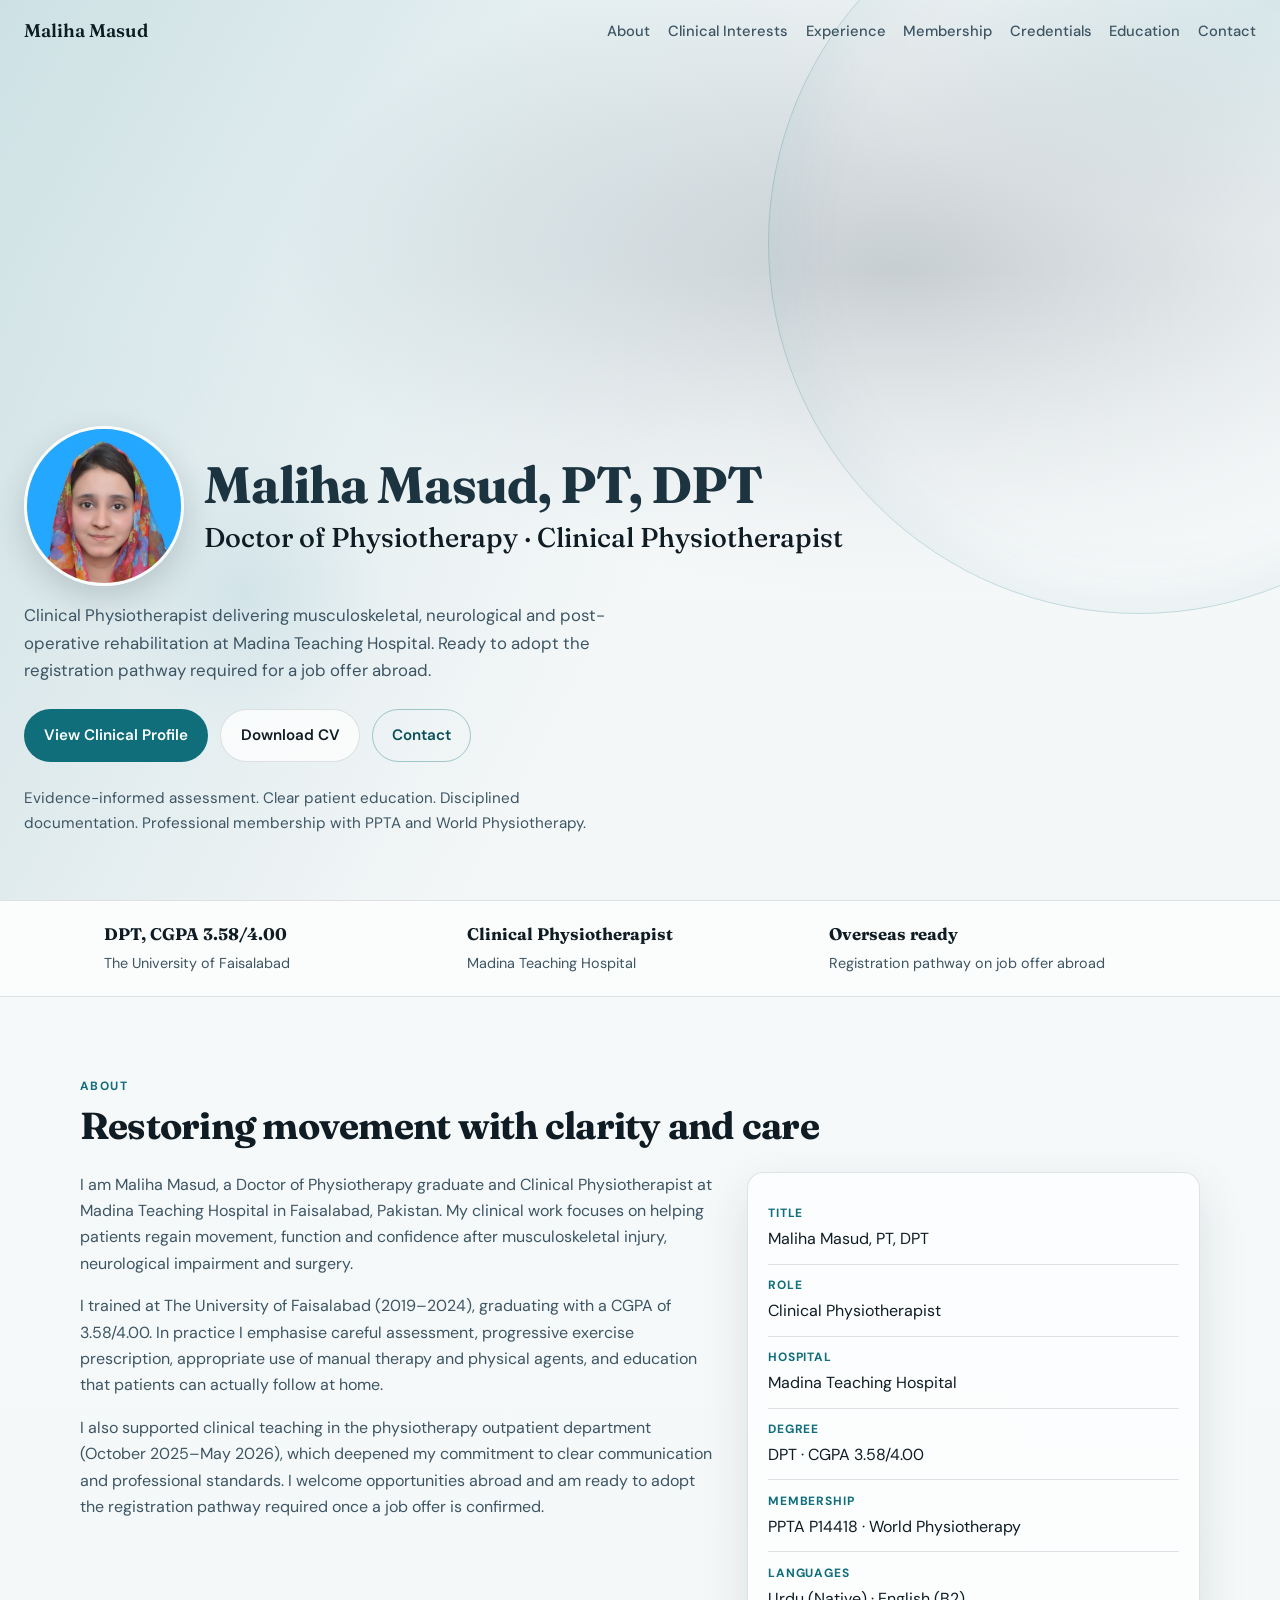
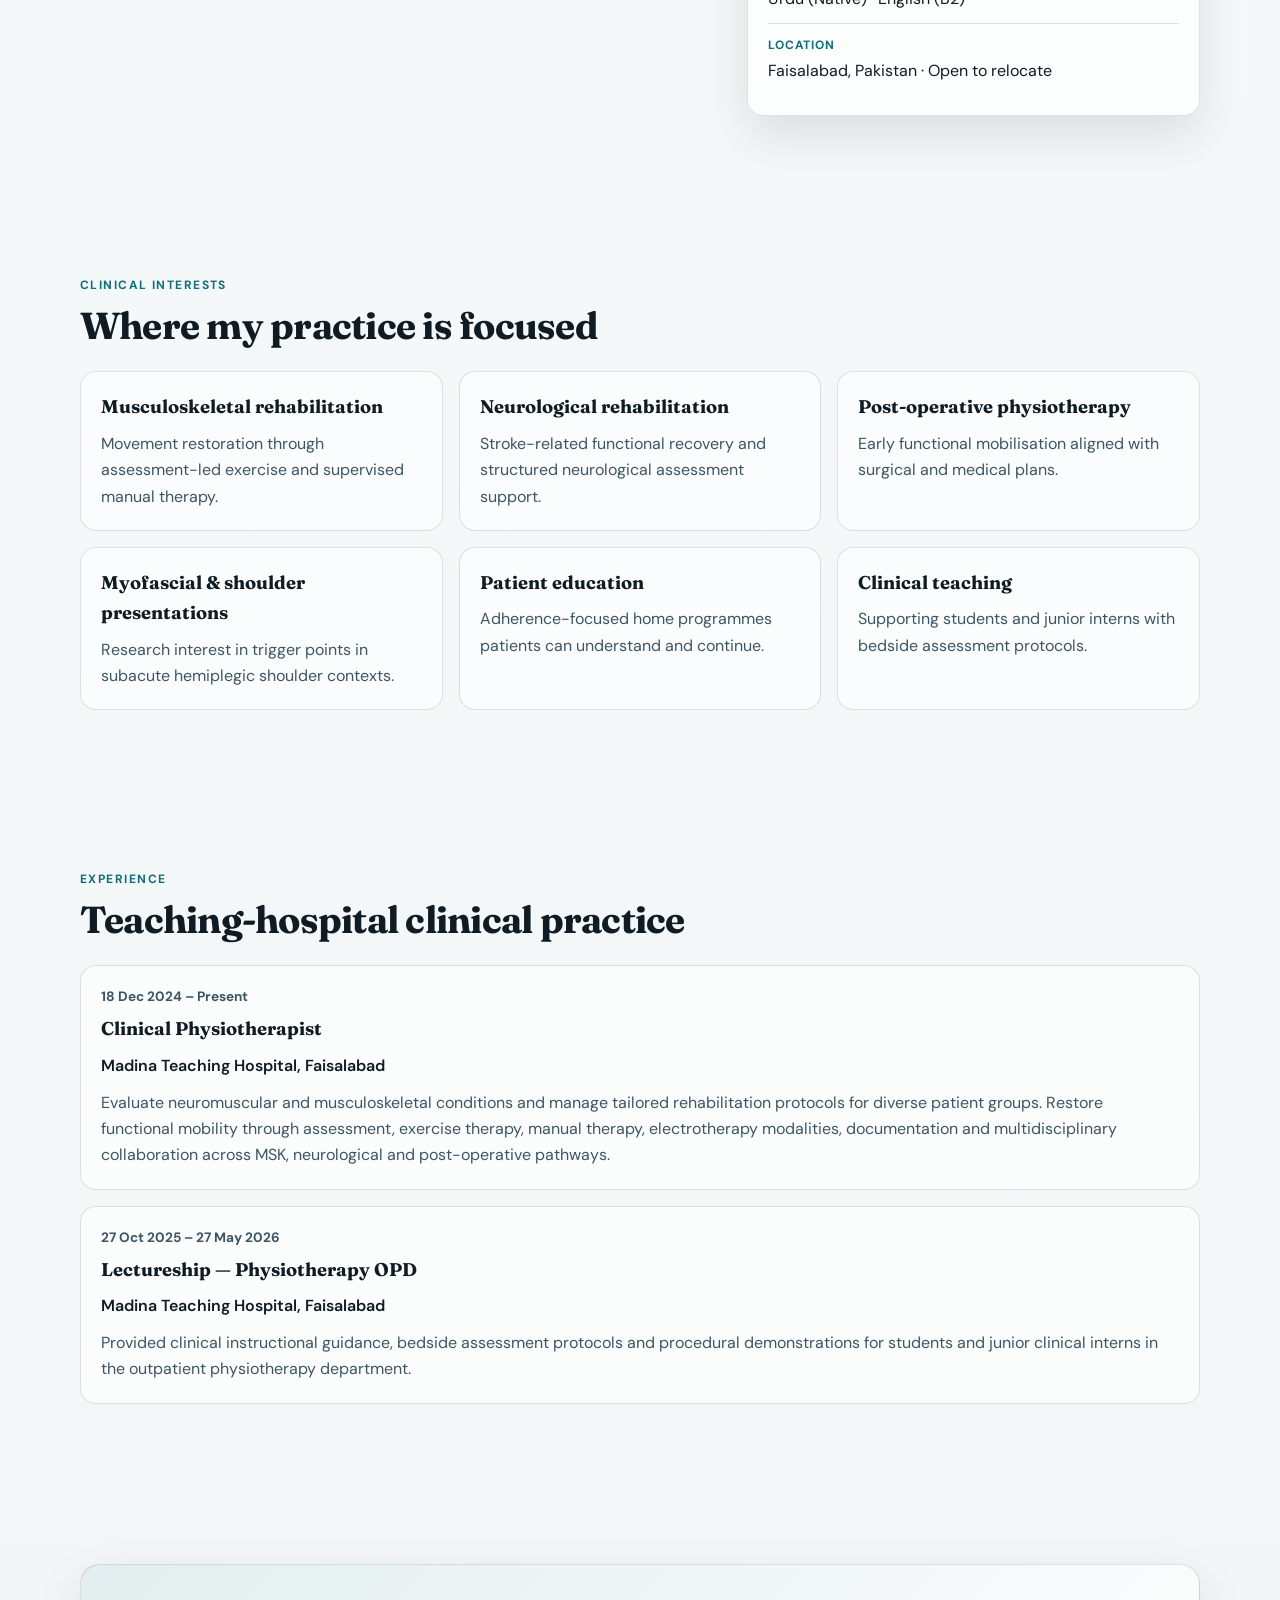
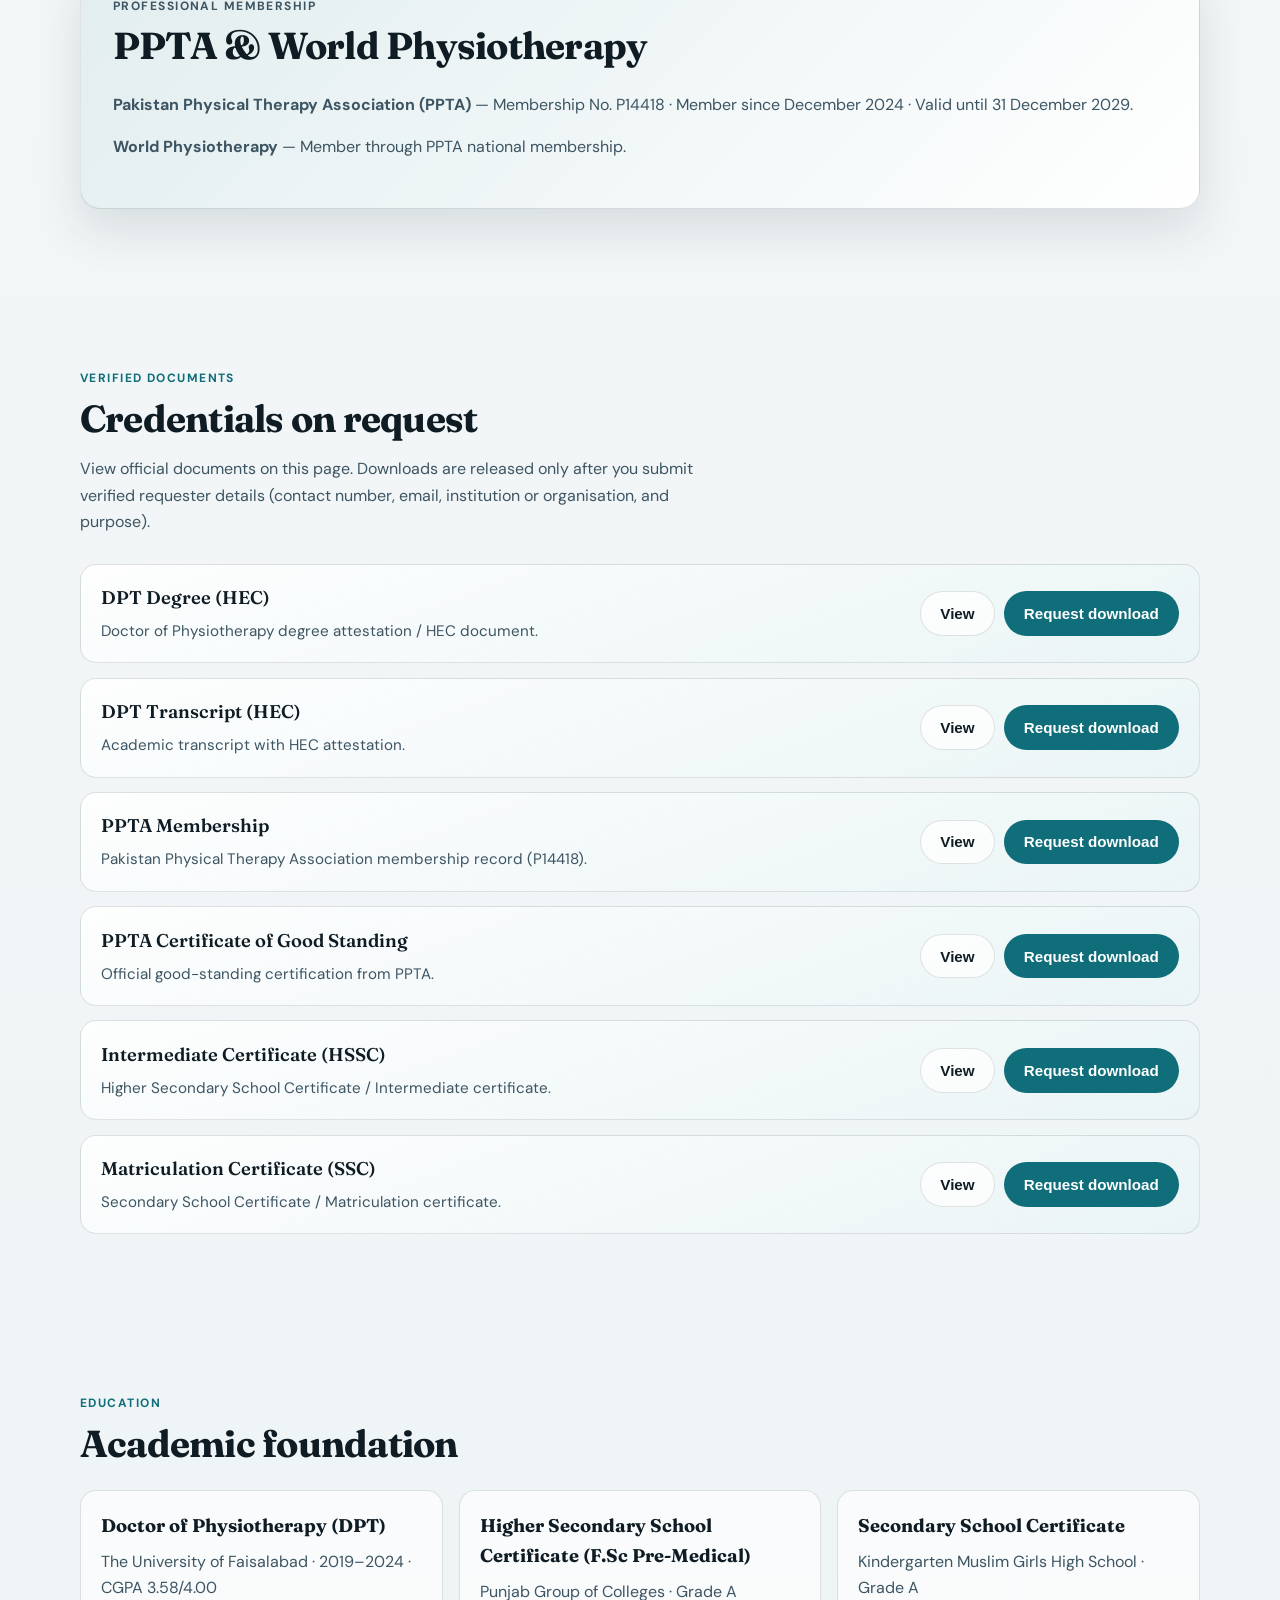
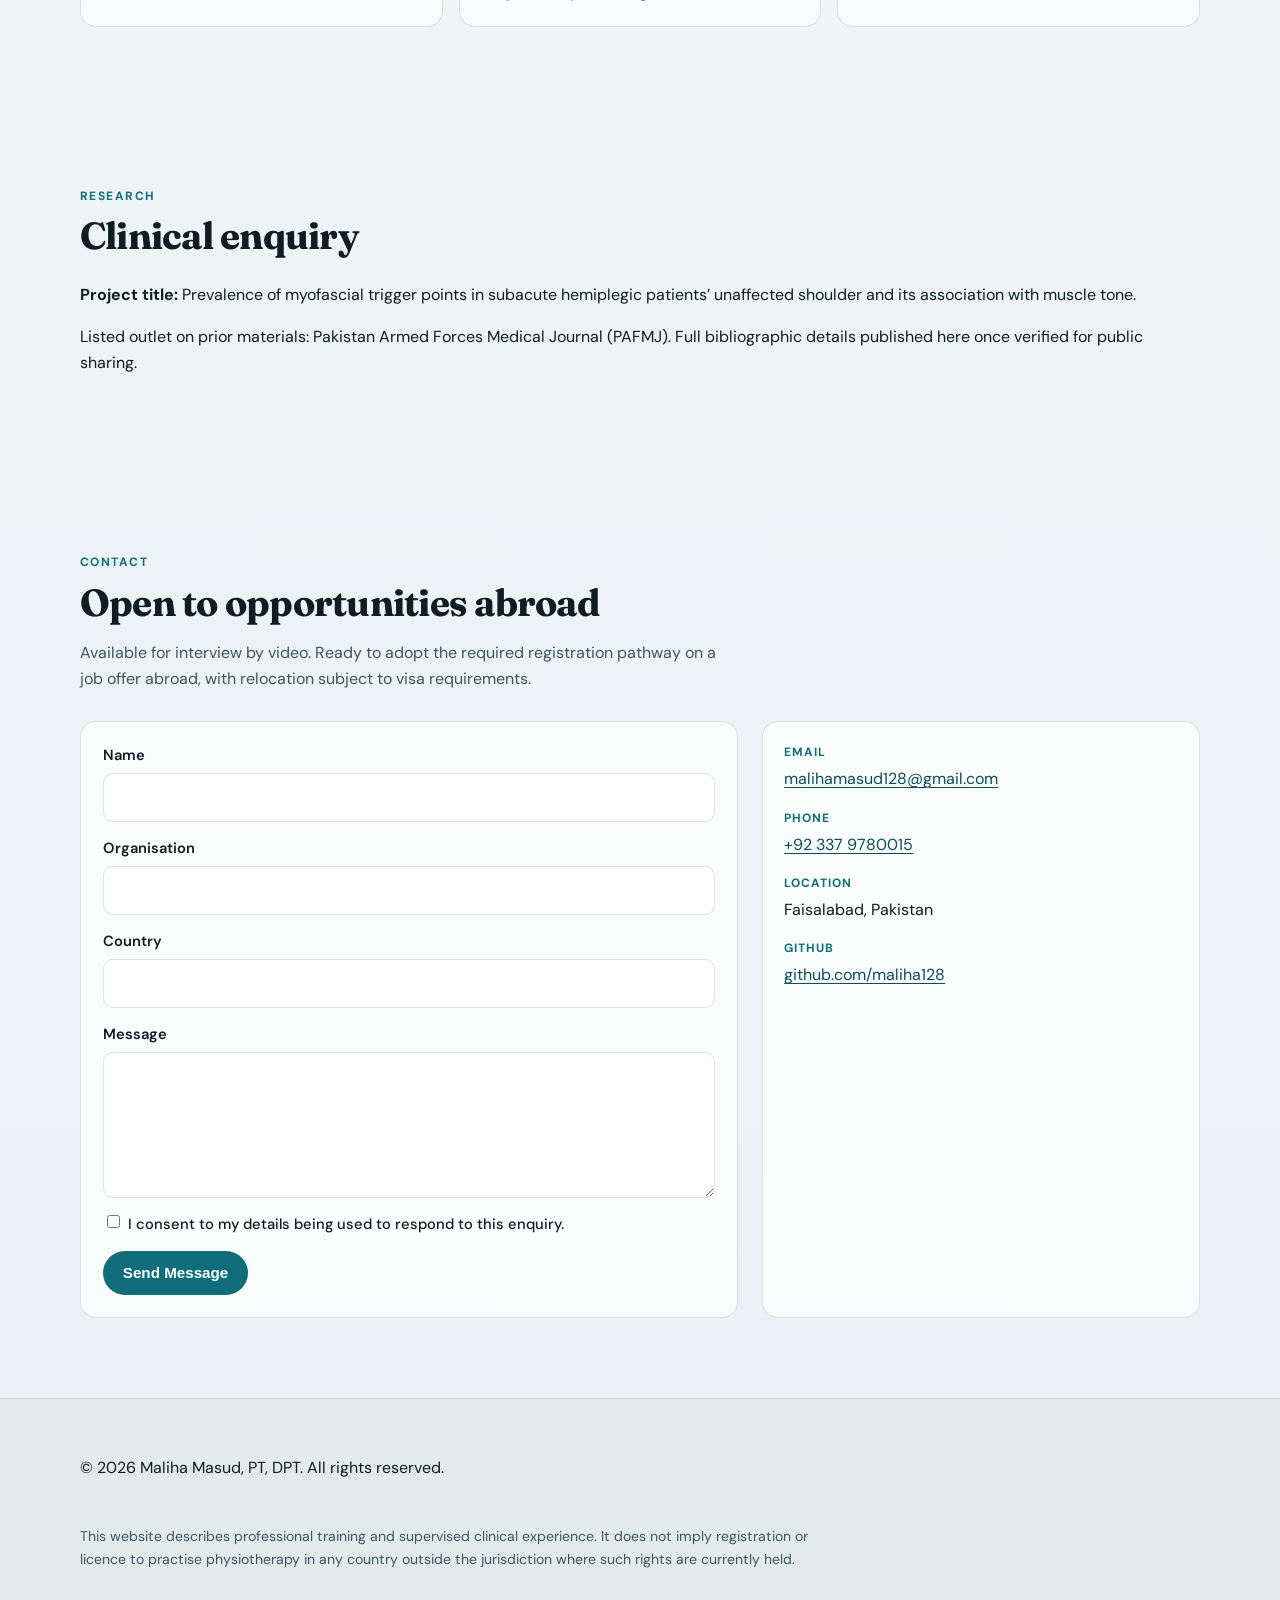
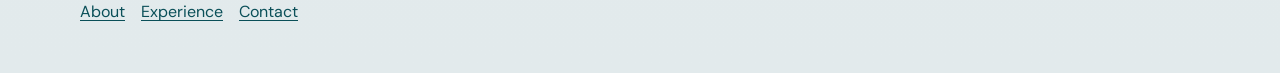
==== commit 81efe905: "Add matriculation and intermediate certificates to gated credentials. Co-authored-by: Cursor <cursor" ====
--- a/docs/index.html
+++ b/docs/index.html
@@ -178,6 +178,26 @@
               <button type="button" class="btn btn-primary" data-request-download="good-standing">Request download</button>
             </div>
           </li>
+          <li class="credential-card reveal" data-credential="intermediate">
+            <div>
+              <h3>Intermediate Certificate (HSSC)</h3>
+              <p>Higher Secondary School Certificate / Intermediate certificate.</p>
+            </div>
+            <div class="credential-actions">
+              <button type="button" class="btn btn-secondary" data-view-credential="intermediate">View</button>
+              <button type="button" class="btn btn-primary" data-request-download="intermediate">Request download</button>
+            </div>
+          </li>
+          <li class="credential-card reveal" data-credential="matric">
+            <div>
+              <h3>Matriculation Certificate (SSC)</h3>
+              <p>Secondary School Certificate / Matriculation certificate.</p>
+            </div>
+            <div class="credential-actions">
+              <button type="button" class="btn btn-secondary" data-view-credential="matric">View</button>
+              <button type="button" class="btn btn-primary" data-request-download="matric">Request download</button>
+            </div>
+          </li>
         </ul>
       </div>
     </section>
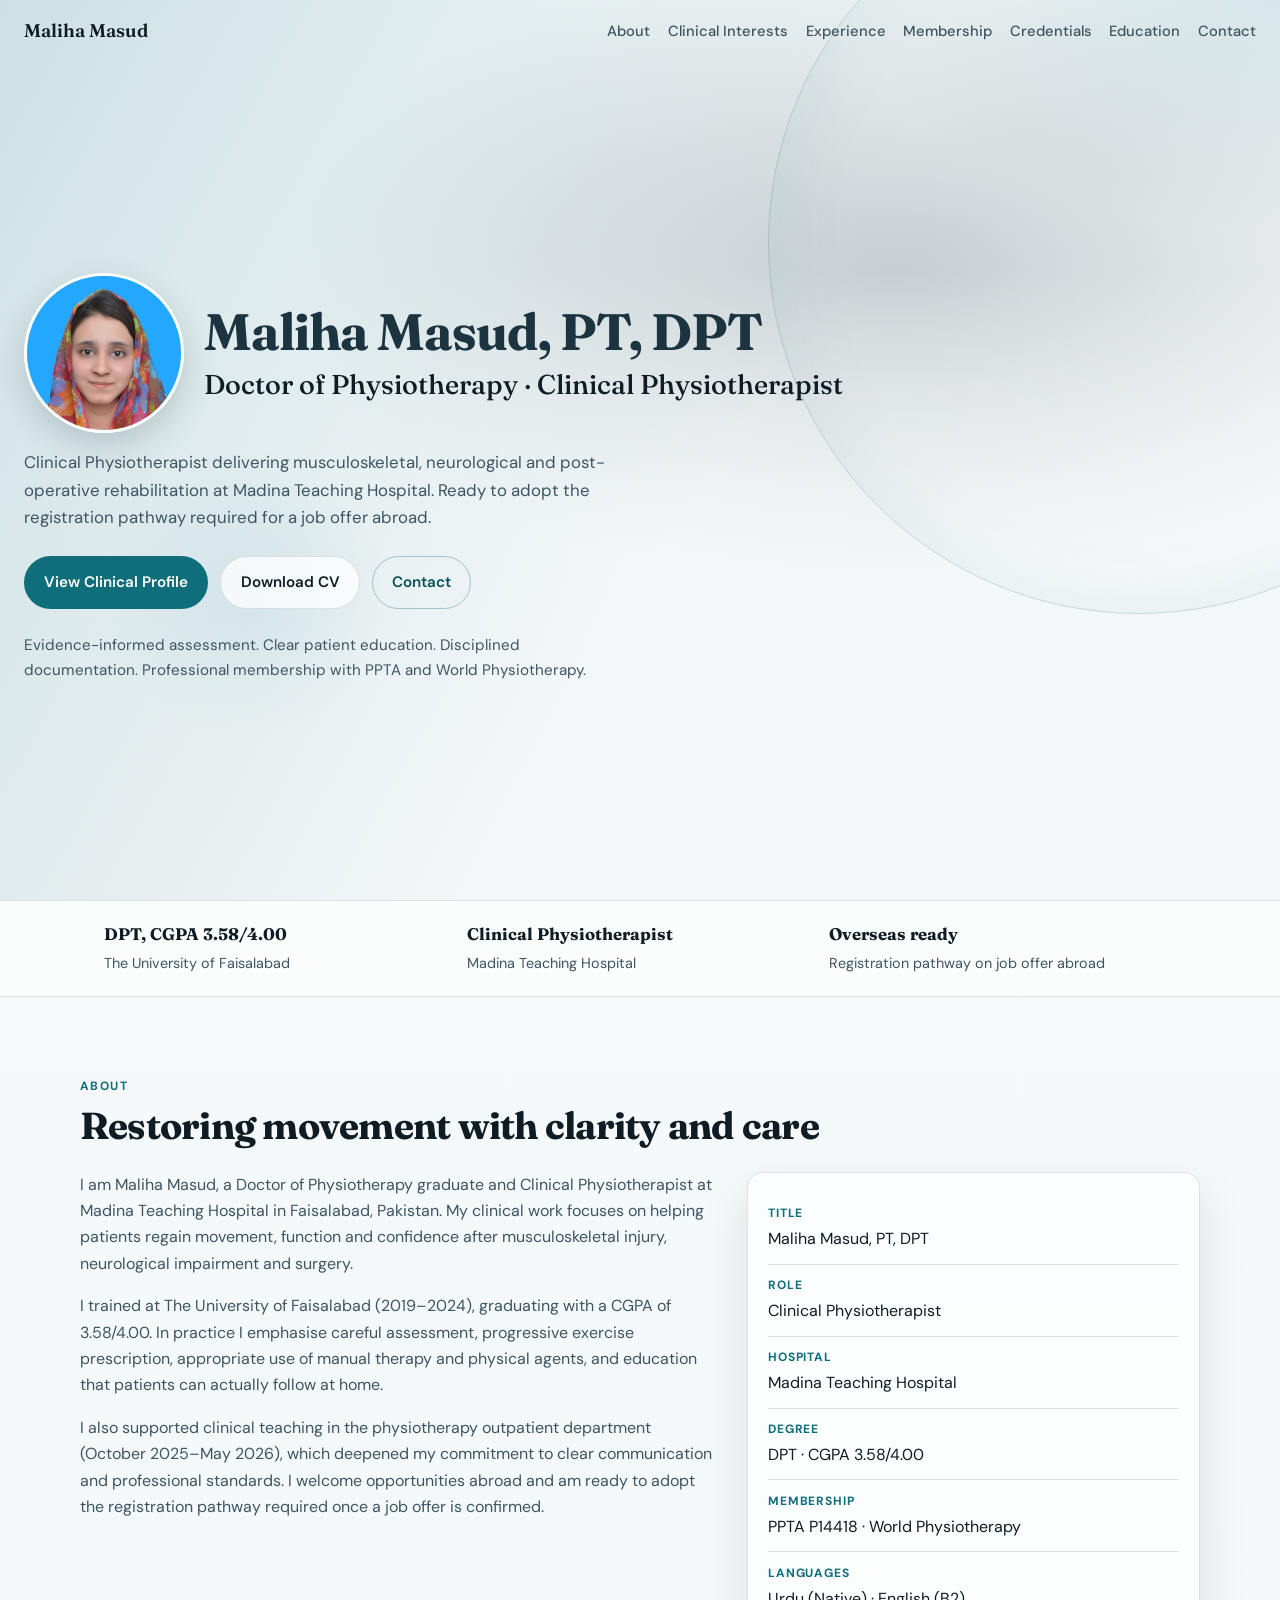
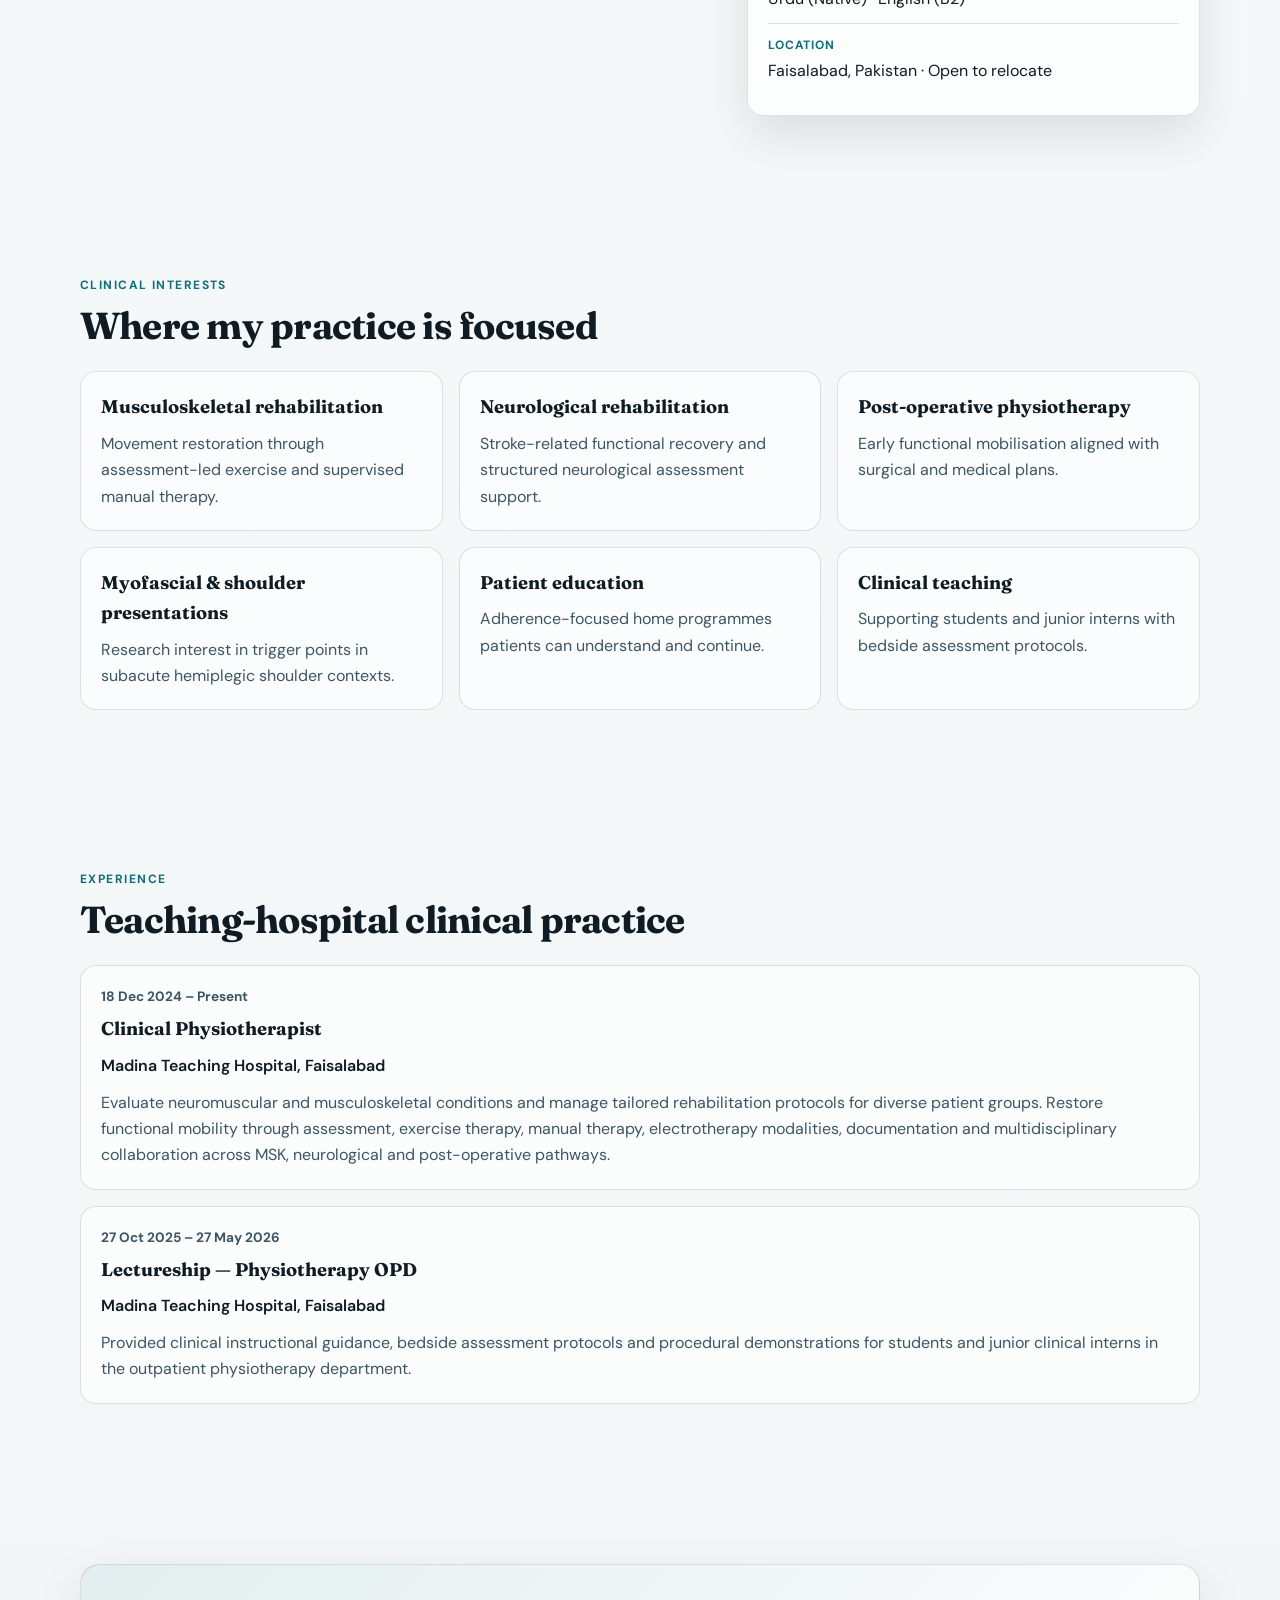
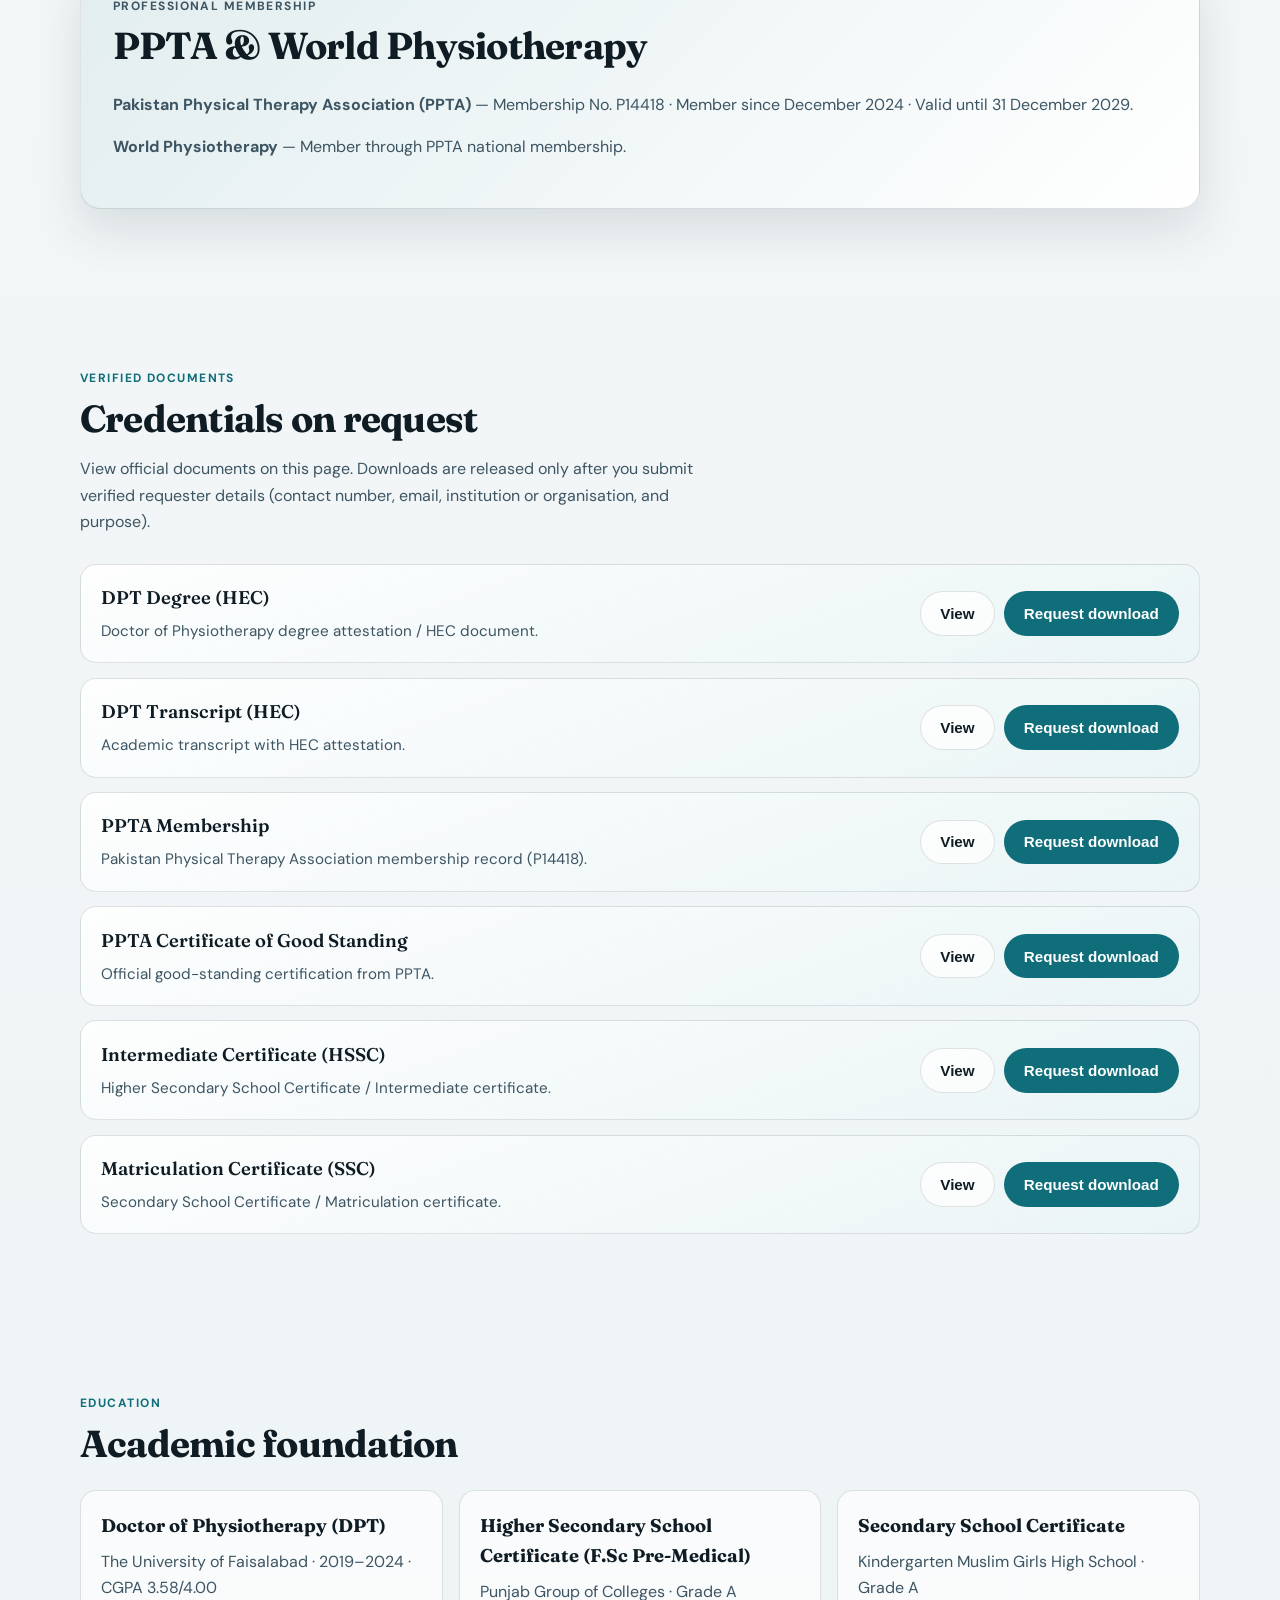
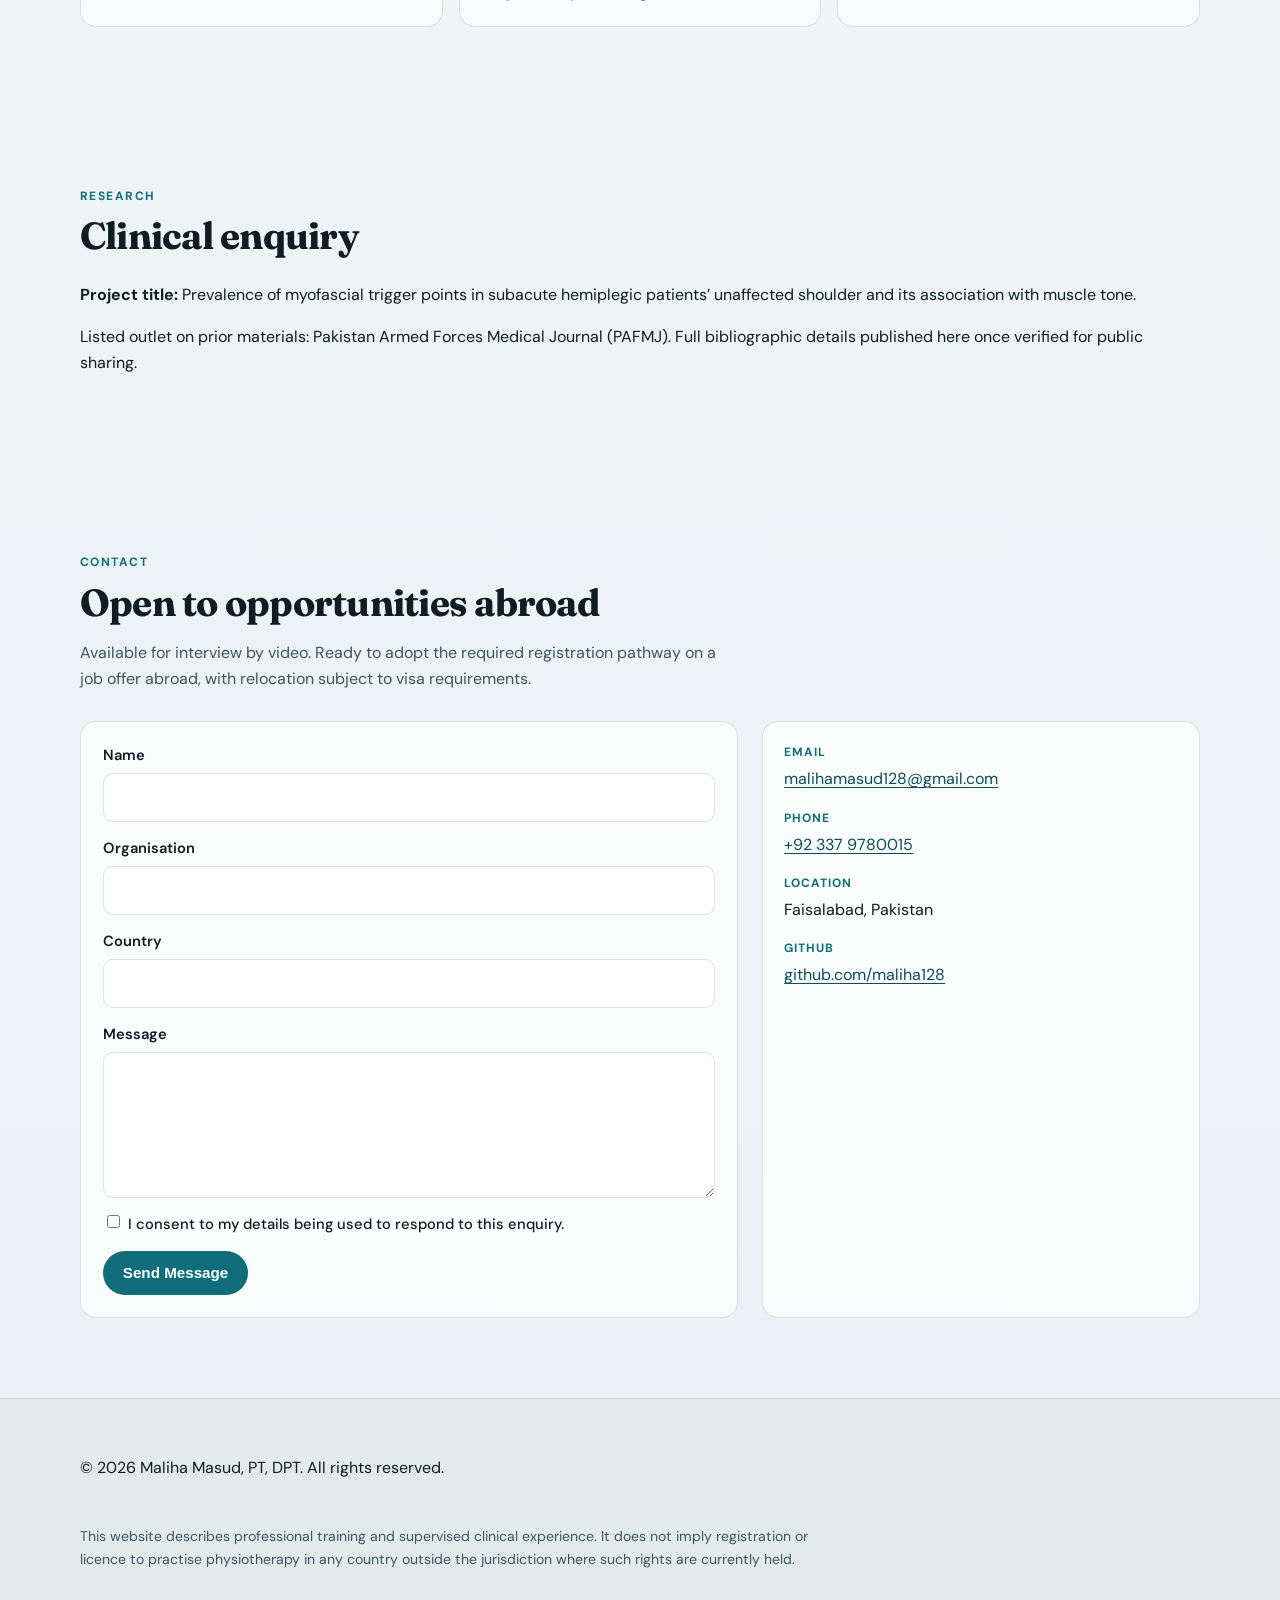
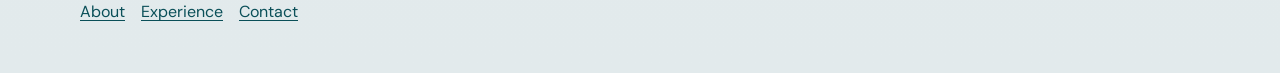
==== commit 9e4fb714: "Improve responsive layout across tablet and phone viewports. Co-authored-by: Cursor <cursoragent@cur" ====
--- a/docs/index.html
+++ b/docs/index.html
@@ -2,7 +2,7 @@
 <html lang="en">
 <head>
   <meta charset="UTF-8" />
-  <meta name="viewport" content="width=device-width, initial-scale=1.0, viewport-fit=cover" />
+  <meta name="viewport" content="width=device-width, initial-scale=1.0, viewport-fit=cover, maximum-scale=5" />
   <title>Maliha Masud, PT, DPT | Doctor of Physiotherapy</title>
   <meta name="description" content="Maliha Masud, Doctor of Physiotherapy (CGPA 3.58/4.00). Clinical Physiotherapist at Madina Teaching Hospital. MSK, neurological and post-operative rehabilitation. Ready to adopt the required registration pathway on a job offer abroad." />
   <link rel="preconnect" href="https://fonts.googleapis.com" />
--- a/docs/styles.css
+++ b/docs/styles.css
@@ -129,10 +129,10 @@
 
 .hero {
   position: relative;
-  min-height: 100vh;
-  display: grid;
-  align-items: end;
-  padding: 7.5rem 1.5rem 4rem;
+  min-height: 100svh;
+  display: grid;
+  align-items: center;
+  padding: 6.5rem 1.5rem 3rem;
   overflow: hidden;
 }
 
@@ -501,7 +501,7 @@
   z-index: 80;
   display: grid;
   place-items: center;
-  padding: 1rem;
+  padding: max(1rem, env(safe-area-inset-top)) max(1rem, env(safe-area-inset-right)) max(1rem, env(safe-area-inset-bottom)) max(1rem, env(safe-area-inset-left));
 }
 
 .modal-backdrop {
@@ -724,29 +724,7 @@
   50% { transform: scale(1.08); opacity: 1; }
 }
 
-@media (max-width: 900px) {
-  .credential-card {
-    flex-direction: column;
-    align-items: flex-start;
-  }
-
-  .credential-actions {
-    width: 100%;
-  }
-
-  .credential-actions .btn {
-    flex: 1 1 auto;
-    text-align: center;
-  }
-
-  .site-header {
-    padding: 0.85rem 1rem;
-  }
-
-  .logo {
-    font-size: 1.05rem;
-  }
-
+@media (max-width: 1100px) {
   .nav-toggle {
     display: inline-block;
   }
@@ -779,11 +757,44 @@
   .nav a:active {
     background: rgba(15, 110, 122, 0.08);
   }
+}
+
+@media (max-width: 900px) {
+  .credential-card {
+    flex-direction: column;
+    align-items: flex-start;
+  }
+
+  .credential-actions {
+    width: 100%;
+  }
+
+  .credential-actions .btn {
+    flex: 1 1 auto;
+    text-align: center;
+  }
+
+  .site-header {
+    padding: 0.85rem 1rem;
+  }
+
+  .logo {
+    font-size: 1.05rem;
+  }
 
   .hero {
     min-height: auto;
     padding: 5.5rem 1rem 2.5rem;
     align-items: start;
+  }
+
+  .modal-panel,
+  .modal-panel-wide {
+    width: 100%;
+  }
+
+  .credential-frame {
+    height: min(55vh, 480px);
   }
 
   .hero-identity {
